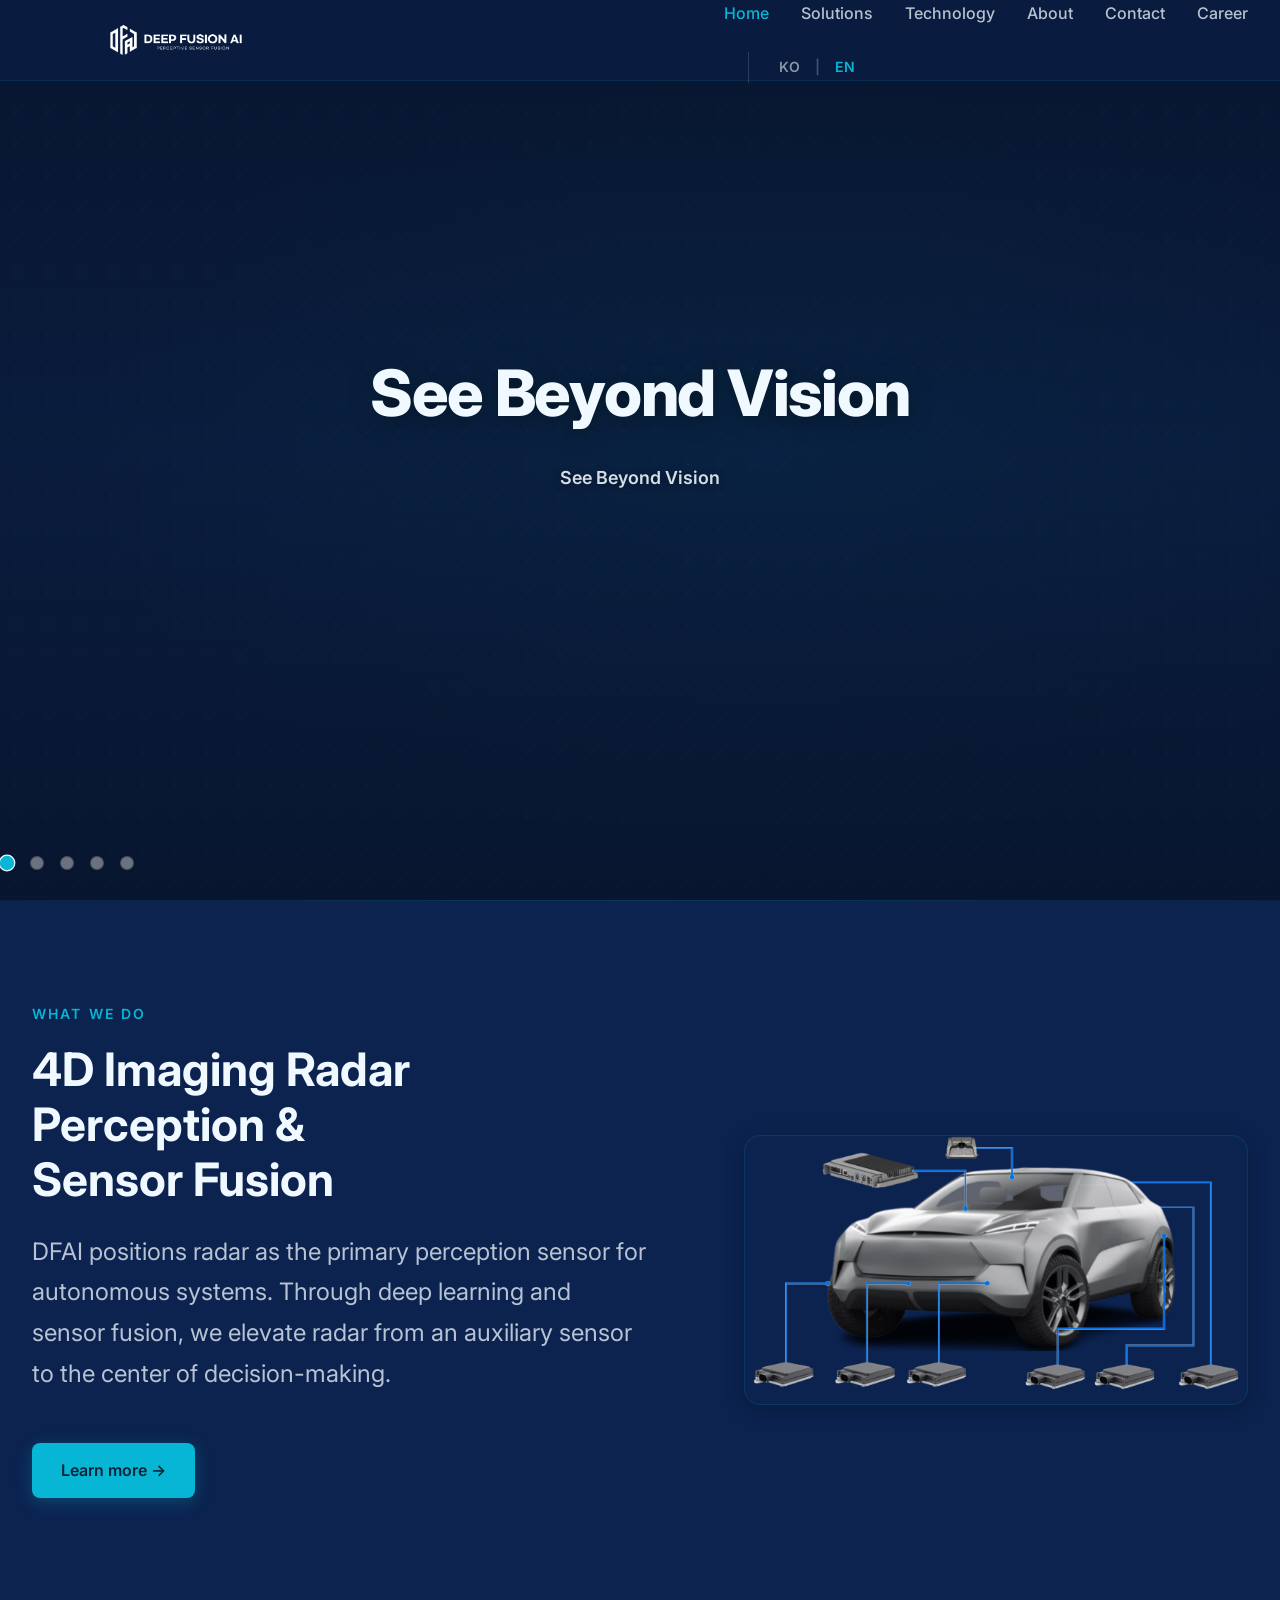
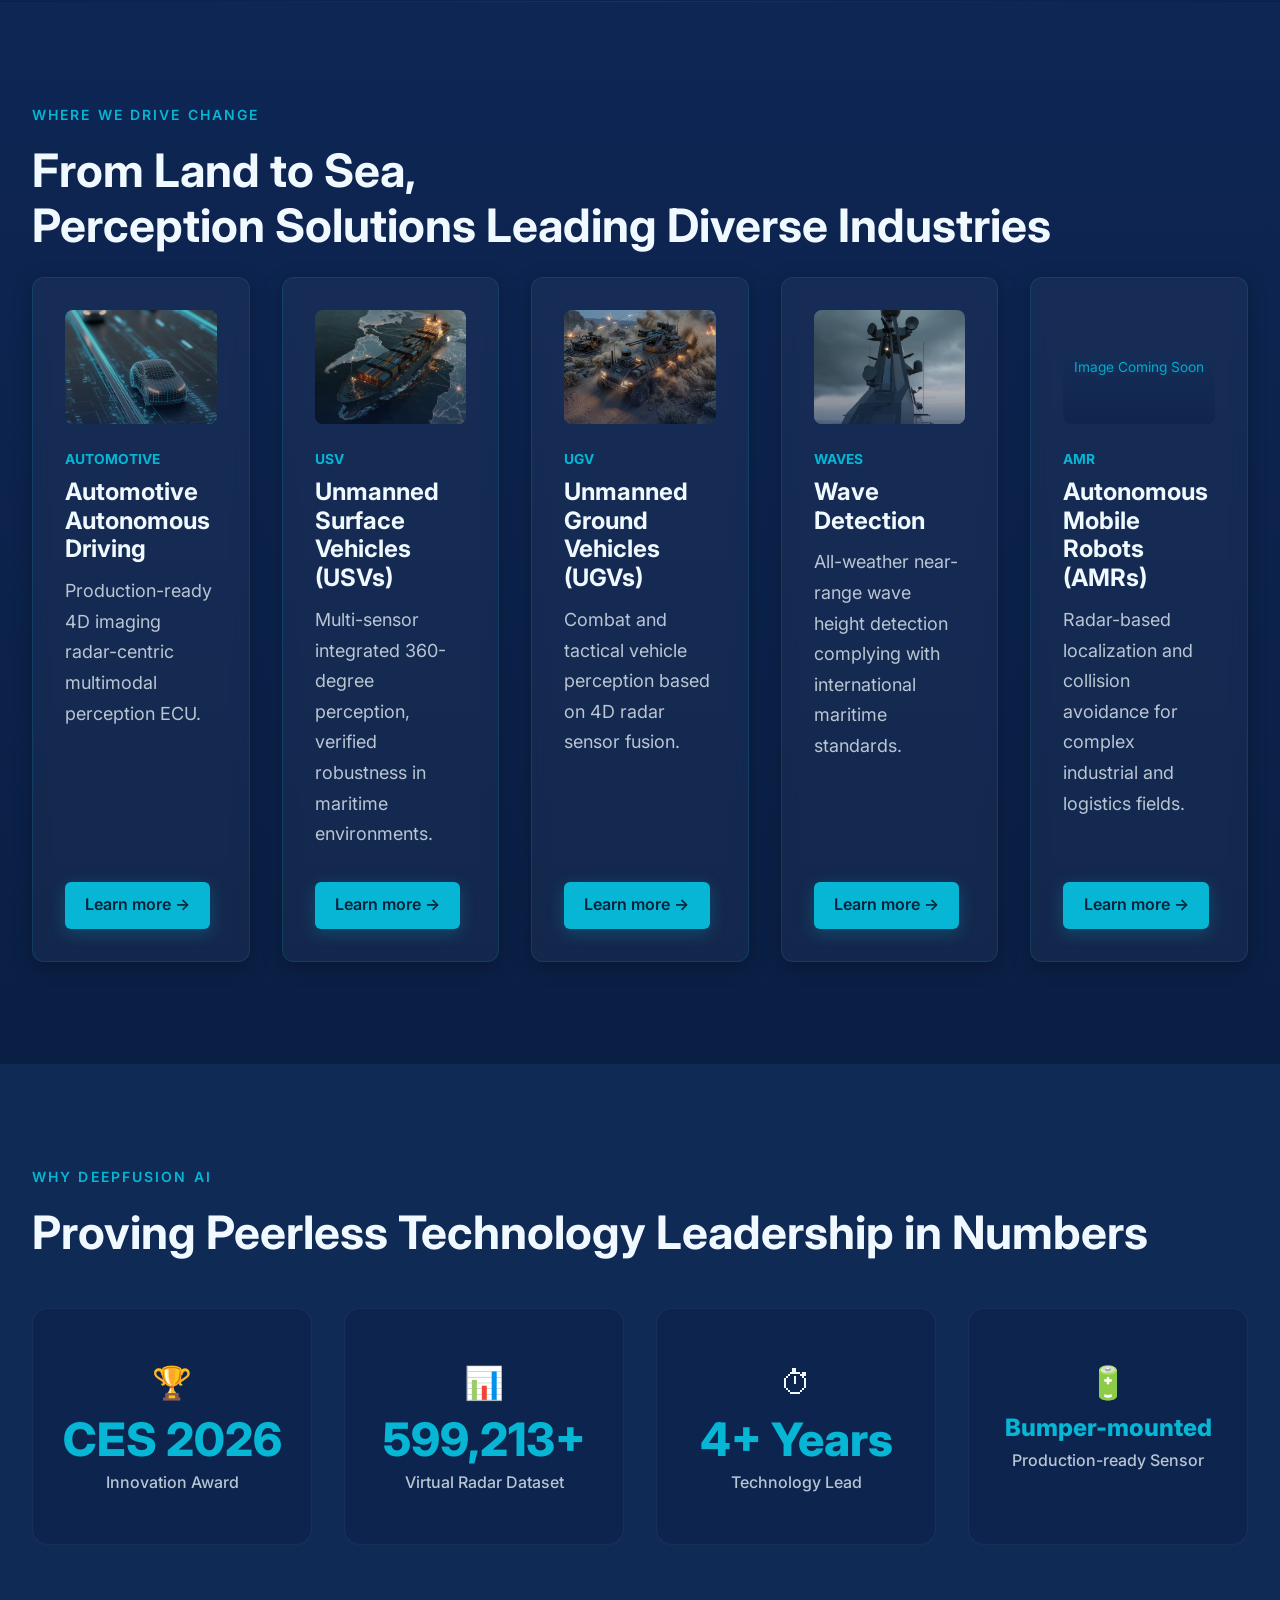
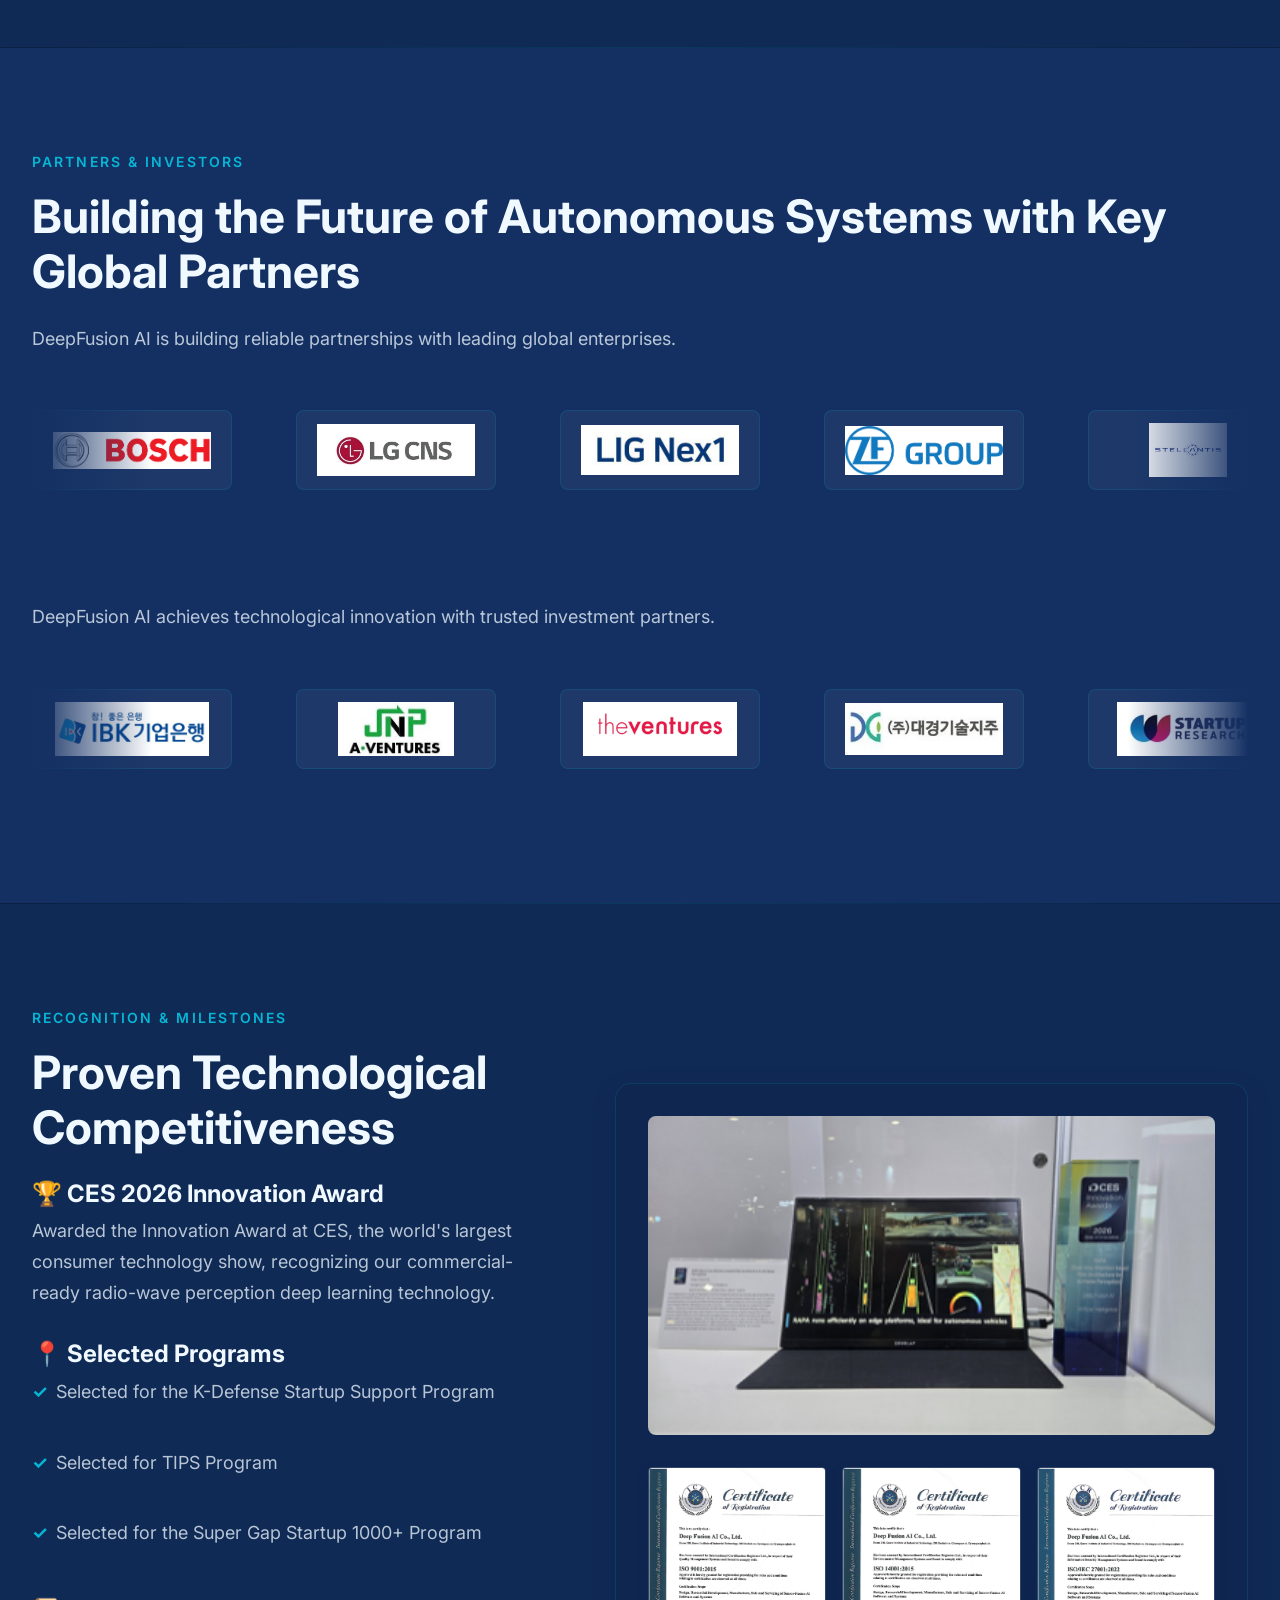
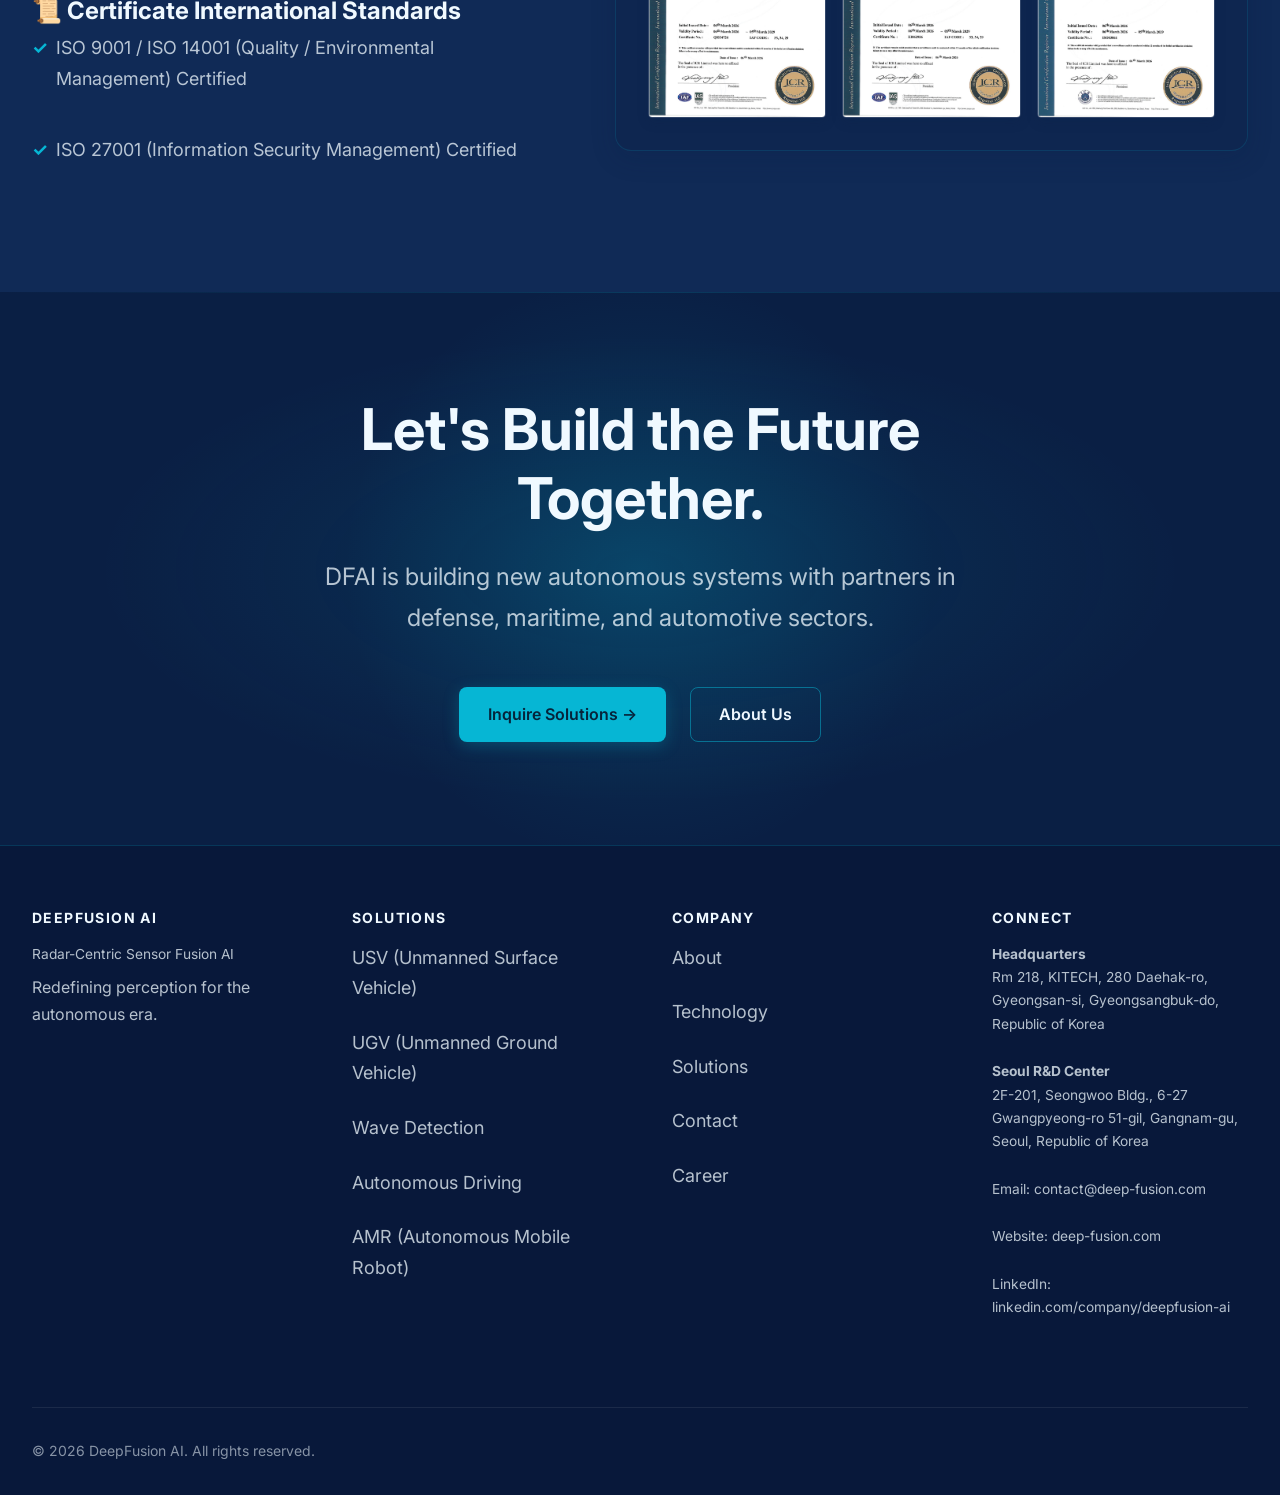
==== index.html @ 813c0913 "feat: add AMR (Autonomous Mobile Robot) application card and reorder applications section on home pa" ====
<!DOCTYPE html>
<html lang="ko">
<head>
  <script>
    (function() {
      if (window.location.pathname.indexOf('/en/') === 0) return;
      if (localStorage.getItem('dfai_lang_pref') === 'ko') return;
      var lang = (navigator.language || navigator.userLanguage || '').toLowerCase();
      if (lang.indexOf('ko') === -1 && lang.indexOf('en') === 0) {
        window.location.replace('en/' + window.location.pathname.split('/').pop());
      }
    })();
  </script>

  <meta charset="UTF-8">
  <meta name="viewport" content="width=device-width, initial-scale=1.0">
  <title data-i18n="home.meta.title">DeepFusion AI | Radar-Centric Sensor Fusion AI for Autonomous Systems</title>
  
  <!-- SEO Meta Tags -->
  <meta name="description" content="DFAI는 4D 이미징 레이다 딥러닝으로 자율·무인 시대의 인지 기술을 선도합니다. CES 2026 Innovation Award 수상, 방산·해양·자동차 분야 적용.">
  <meta name="keywords" content="4D imaging radar, sensor fusion, autonomous driving AI, USV perception, radar deep learning, DeepFusion AI, 4D 이미징 레이다, 자율주행 AI, 경산 AI 기업, 강남 자율주행 AI, 수서 딥러닝 스타트업">
  <meta name="geo.region" content="KR-47, KR-11">
  <meta name="geo.placename" content="경산, 서울 강남">
  <link rel="canonical" href="https://www.deep-fusion.com/">
  
  <!-- Open Graph -->
  <meta property="og:title" content="DeepFusion AI | Radar-Centric Sensor Fusion AI">
  <meta property="og:description" content="4D 이미징 레이다 딥러닝과 센서 퓨전 기술로 자율·무인 시대의 인지를 다시 정의합니다.">
  <meta property="og:image" content="assets/images/home/hero/hero_main.jpg">
  <meta property="og:url" content="https://www.deep-fusion.com/">
  <meta property="og:type" content="website">
  
  <!-- LinkedIn / Twitter -->
  <meta name="twitter:card" content="summary_large_image">
  <meta name="twitter:title" content="DeepFusion AI | Radar-Centric Sensor Fusion AI">
  <meta name="twitter:description" content="4D 이미징 레이다 딥러닝과 센서 퓨전 기술로 자율·무인 시대의 인지를 다시 정의합니다.">
  <meta name="twitter:image" content="assets/images/home/hero/hero_main.jpg">
  
  <!-- Fonts -->
  <link rel="preconnect" href="https://fonts.googleapis.com">
  <link rel="preconnect" href="https://fonts.gstatic.com" crossorigin>
  <link href="https://fonts.googleapis.com/css2?family=Inter:wght@400;500;600;700;800&family=Outfit:wght@400;600;800&display=swap" rel="stylesheet">
  
  <!-- Stylesheets -->
  <link rel="stylesheet" href="assets/css/variables.css">
  <link rel="stylesheet" href="assets/css/reset.css">
  <link rel="stylesheet" href="assets/css/base.css">
  <link rel="stylesheet" href="assets/css/components.css">
  <link rel="stylesheet" href="assets/css/animations.css">
  <link rel="stylesheet" href="assets/css/home.css">
  
  <!-- Scripts -->
  <script src="assets/js/main.js" defer></script>
  <script src="assets/js/animations.js" defer></script>
  <script src="assets/js/home.js" defer></script>
  <!-- Multilingual SEO -->
  <link rel="alternate" hreflang="ko" href="https://www.deep-fusion.com/index.html">
  <link rel="alternate" hreflang="en" href="https://www.deep-fusion.com/en/index.html">
  <link rel="alternate" hreflang="x-default" href="https://www.deep-fusion.com/index.html">
</head>
<body>
  <!-- Header -->
  <header class="site-header" id="site-header">
    <div class="container header-container">
      <a href="index.html" class="logo" aria-label="DeepFusion AI 홈">
        <img src="assets/images/header_logo.png" alt="DeepFusion AI">
      </a>
      <button class="nav-toggle" aria-label="메뉴 열기/닫기" aria-expanded="false" aria-controls="main-nav">
        <span></span>
        <span></span>
        <span></span>
      </button>
      <nav class="main-nav" id="main-nav">
        <ul>
          <li><a href="index.html" class="nav-link nav-link--active">Home</a></li>
          <li><a href="solutions.html" class="nav-link">Solutions</a></li>
          <li><a href="technology.html" class="nav-link">Technology</a></li>
          <li><a href="about.html" class="nav-link">About</a></li>
          <li><a href="contact.html" class="nav-link">Contact</a></li>
          <li><a href="career.html" class="nav-link">Career</a></li>
        </ul>
        <div class="lang-switcher" role="group" aria-label="Language">
          <a href="index.html" class="lang-link active" aria-current="true">KO</a>
          <span class="lang-divider">|</span>
          <a href="en/index.html" class="lang-link" hreflang="en">EN</a>
        </div>
      </nav>
    </div>
  </header>

  <main>
    <!-- Section 1: Hero -->
    <section class="hero section--dark" aria-label="소개">
      <div class="hero-slider">
        <!-- 1. 국방_USV_영상 -->
        <div class="hero-slide active">
          <video src="assets/images/home/defense_usv.mp4" autoplay loop muted playsinline></video>
        </div>
        <!-- 2. 차량자율주행영상 -->
        <div class="hero-slide">
          <video src="assets/images/home/car_autonomous.mp4" loop muted playsinline></video>
        </div>
        <!-- 3. rapa영상 -->
        <div class="hero-slide">
          <video src="assets/images/home/rapa_video.mp4" loop muted playsinline></video>
        </div>
        <!-- 4. slam 영상 -->
        <div class="hero-slide">
          <video src="assets/images/home/slam_video.mp4" loop muted playsinline></video>
        </div>
        <!-- 5. UGV 영상 -->
        <div class="hero-slide">
          <video src="assets/images/home/ugv_video.mp4" loop muted playsinline></video>
        </div>
      </div>

      <!-- Centralized Text Overlay with animation -->
      <div class="hero-overlay-text">
        <!-- 1. 국방_USV_영상 -->
        <div class="hero-text-item active">
          <h1 class="hero-text-title">시야 너머를 봅니다</h1>
          <p class="hero-text-desc">See Beyond Vision</p>
        </div>
        <!-- 2. 차량자율주행영상 -->
        <div class="hero-text-item">
          <h1 class="hero-text-title">어떠한 환경에서도 멈추지 않는 자율주행</h1>
          <p class="hero-text-desc">Robust Autonomy in Any Environment</p>
        </div>
        <!-- 3. rapa영상 -->
        <div class="hero-text-item">
          <h1 class="hero-text-title">지능형 4D 이미징 레이다</h1>
          <p class="hero-text-desc">Next-Gen RAPA Platform</p>
        </div>
        <!-- 4. slam 영상 -->
        <div class="hero-text-item">
          <h1 class="hero-text-title">정확한 위치를 찾아내는<br>고정밀 SLAM</h1>
          <p class="hero-text-desc">Precision 3D Localization</p>
        </div>
        <!-- 5. UGV 사진1 -->
        <div class="hero-text-item">
          <img src="assets/images/dfai_blue_logo.png" alt="DeepFusion AI Logo" class="hero-text-logo">
        </div>
      </div>

      <!-- Dots navigation centered at the bottom -->
      <div class="hero-dots">
        <button class="hero-dot active" aria-label="Slide 1"></button>
        <button class="hero-dot" aria-label="Slide 2"></button>
        <button class="hero-dot" aria-label="Slide 3"></button>
        <button class="hero-dot" aria-label="Slide 4"></button>
        <button class="hero-dot" aria-label="Slide 5"></button>
      </div>
    </section>

    <hr class="section-divider-soft">

    <!-- Section 2: What We Do -->
    <section class="what-we-do section-padding section--light" id="what-we-do" aria-label="핵심 기술 소개">
      <div class="container">
        <span data-i18n="home.what-we-do.span_text" class="eyebrow reveal-on-scroll">What We Do</span>
        <div class="what-we-do-grid">
          <div class="what-we-do-text reveal-on-scroll stagger-1">
            <h2 data-i18n="home.what-we-do.h2_title">4D 이미징 레이다 인지 및<br>센서퓨전</h2>
            <p data-i18n="home.what-we-do.p_text" class="what-we-do-lead">
              DFAI는 레이다를 자율 시스템의 주 인지 센서로 만듭니다. 딥러닝과 센서 퓨전을 통해, 보조 센서로 머물러 있던 레이다를 판단의 중심에 세웁니다.
            </p>
            <a href="technology.html" class="btn btn-primary">Learn more &rarr;</a>
          </div>
          <div class="what-we-do-media reveal-on-scroll stagger-2">
            <img src="assets/images/technology/car_photo.png" alt="Sensor Fusion" loading="lazy">
          </div>
        </div>
      </div>
    </section>

    <hr class="section-divider-soft">

    <!-- Section 3: Applications (Where We Drive Change) -->
    <section class="applications section-padding section--dark" id="applications" aria-label="솔루션 적용 분야">
      <div class="container">
        <span data-i18n="home.applications.span_text" class="eyebrow reveal-on-scroll">Where We Drive Change</span>
        <h2 data-i18n="home.applications.h2_title" class="reveal-on-scroll stagger-1">육상에서 해양까지,<br>다양한 산업군을 이끄는 인지 솔루션</h2>
        <div class="grid grid-5">
          <!-- App 1: Automotive -->
          <article class="card reveal-on-scroll stagger-1">
            <div class="card-img-wrapper">
              <img src="assets/images/solutions/04_autonomous/IR_p37_img_04.png" alt="Automotive Autonomous Driving" class="card-img" onerror="this.style.display='none'; this.nextElementSibling.style.display='flex';" loading="lazy">
              <div class="card-img-placeholder">
                <span data-i18n="home.what-we-do.span_text_2">Image Coming Soon</span>
              </div>
            </div>
            <span class="card-subtitle">Automotive</span>
            <h3>차량용 자율주행</h3>
            <p>양산형 차량용 4D 이미징 레이다 중심의 멀티모달 센서 퓨전 인지 ECU.</p>
            <a href="solutions.html#solution-automotive" class="btn btn-primary" aria-label="차량용 자율주행 솔루션 상세 보기">Learn more &rarr;</a>
          </article>
          <!-- App 2: USV -->
          <article class="card reveal-on-scroll stagger-2">
            <div class="card-img-wrapper">
              <img src="assets/images/solutions/01_usv/IR_p20_img_01.png" alt="Unmanned Surface Vessel Perception" class="card-img" onerror="this.style.display='none'; this.nextElementSibling.style.display='flex';" loading="lazy">
              <div class="card-img-placeholder">
                <span data-i18n="home.what-we-do.span_text_2">Image Coming Soon</span>
              </div>
            </div>
            <span class="card-subtitle">USV</span>
            <h3>무인수상정</h3>
            <p>다중 센서 통합 360도 인지, 해상 환경 강건성 검증.</p>
            <a href="solutions.html#solution-usv" class="btn btn-primary" aria-label="무인수상정 솔루션 상세 보기">Learn more &rarr;</a>
          </article>
          <!-- App 3: UGV -->
          <article class="card reveal-on-scroll stagger-3">
            <div class="card-img-wrapper">
              <img src="assets/images/solutions/02_ugv/IR_p21_img_07.png" alt="Unmanned Ground Vehicle Combat Vehicle" class="card-img" onerror="this.style.display='none'; this.nextElementSibling.style.display='flex';" loading="lazy">
              <div class="card-img-placeholder">
                <span data-i18n="home.what-we-do.span_text_2">Image Coming Soon</span>
              </div>
            </div>
            <span class="card-subtitle">UGV</span>
            <h3>무인지상차량</h3>
            <p>4D 레이다 센서 융합 기반 전투 차량 및 지상 로봇 인지.</p>
            <a href="solutions.html#solution-ugv" class="btn btn-primary" aria-label="무인지상차량 솔루션 상세 보기">Learn more &rarr;</a>
          </article>
          <!-- App 4: Waves -->
          <article class="card reveal-on-scroll stagger-4">
            <div class="card-img-wrapper">
              <img src="assets/images/solutions/03_wave/IR_p23_img_03.png" alt="Wave Detection Radar System" class="card-img" onerror="this.style.display='none'; this.nextElementSibling.style.display='flex';" loading="lazy">
              <div class="card-img-placeholder">
                <span data-i18n="home.what-we-do.span_text_2">Image Coming Soon</span>
              </div>
            </div>
            <span class="card-subtitle">Waves</span>
            <h3>파도탐지</h3>
            <p>전천후 근거리 파고 탐지, 국제 규격 해상 데이터 대응.</p>
            <a href="solutions.html#solution-wave" class="btn btn-primary" aria-label="파도탐지 솔루션 상세 보기">Learn more &rarr;</a>
          </article>
          <!-- App 5: AMR -->
          <article class="card reveal-on-scroll stagger-5">
            <div class="card-img-wrapper">
              <img src="assets/images/solutions/05_amr/amr_placeholder.png" alt="Autonomous Mobile Robot" class="card-img" onerror="this.style.display='none'; this.nextElementSibling.style.display='flex';" loading="lazy">
              <div class="card-img-placeholder">
                <span data-i18n="home.what-we-do.span_text_2">Image Coming Soon</span>
              </div>
            </div>
            <span class="card-subtitle">AMR</span>
            <h3>자율이동로봇</h3>
            <p>산업 및 물류 환경을 위한 4D 레이다 기반 위치 추정 및 충돌 방지.</p>
            <a href="solutions.html#solution-amr" class="btn btn-primary" aria-label="자율이동로봇 솔루션 상세 보기">Learn more &rarr;</a>
          </article>
        </div>
      </div>
    </section>

    <!-- Section 4: Impact Numbers (Why DeepFusion AI) -->
    <section class="impact-numbers section-padding section--mid" aria-label="핵심 지표">
      <div class="container">
        <span data-i18n="home.impact-numbers.span_text" class="eyebrow reveal-on-scroll">Why DeepFusion AI</span>
        <h2 data-i18n="home.impact-numbers.h2_title" class="reveal-on-scroll stagger-1">숫자로 증명하는 독보적인 기술 경쟁력</h2>
        <div class="impact-numbers-grid">
          <div class="counter-card reveal-on-scroll stagger-1">
            <div class="counter-icon" aria-hidden="true">🏆</div>
            <div class="counter-num-wrapper">CES 2026</div>
            <div class="counter-label">Innovation Award</div>
          </div>
          <div class="counter-card reveal-on-scroll stagger-2">
            <div class="counter-icon" aria-hidden="true">📊</div>
            <div class="counter-num-wrapper">
              <span data-target="600000" data-suffix="+" data-format="comma">0</span>
            </div>
            <div class="counter-label">Virtual Radar Dataset</div>
          </div>
          <div class="counter-card reveal-on-scroll stagger-3">
            <div class="counter-icon" aria-hidden="true">⏱</div>
            <div class="counter-num-wrapper">
              <span data-target="5" data-suffix="+ Years">0</span>
            </div>
            <div class="counter-label">Technology Lead</div>
          </div>
          <div class="counter-card reveal-on-scroll stagger-4">
            <div class="counter-icon" aria-hidden="true">🔋</div>
            <div class="counter-num-wrapper" style="font-size: var(--fs-lg);">Bumper-mounted</div>
            <div class="counter-label">Production-ready Sensor</div>
          </div>
        </div>
      </div>
    </section>

    <hr class="section-divider-soft">

    <!-- Section 5: Trusted By (Partners & Investors) -->
    <section class="trusted-by section-padding section--white" aria-label="협력 파트너 및 투자사">
      <div class="container">
        <!-- Partners Sub-section -->
        <span data-i18n="home.trusted-by.span_text" class="eyebrow reveal-on-scroll">Partners &amp; Investors</span>
        <h2 data-i18n="home.trusted-by.h2_title" class="reveal-on-scroll stagger-1">국내외 핵심 기업들과 함께 만드는 자율주행의 미래</h2>
        <p data-i18n="home.trusted-by.p_text" class="reveal-on-scroll stagger-2">DeepFusion AI는 글로벌 선도 기업들과 신뢰할 수 있는 파트너십을 맺어가고 있습니다.</p>
        <div class="trusted-by-carousel-wrapper reveal-on-scroll stagger-3" style="margin-bottom: 5rem;">
          <div class="logo-track">
            <div class="logo-item"><img src="assets/images/home/partners/BOSCH.png" alt="BOSCH" loading="lazy"></div>
            <div class="logo-item"><img src="assets/images/home/partners/LG CNS.jpg" alt="LG CNS" loading="lazy"></div>
            <div class="logo-item"><img src="assets/images/home/partners/lignex1.jpeg" alt="LIG넥스원" loading="lazy"></div>
            <div class="logo-item"><img src="assets/images/home/partners/ZF.png" alt="ZF" loading="lazy"></div>
            <div class="logo-item"><img src="assets/images/home/partners/stellantis.jpg" alt="Stellantis" loading="lazy"></div>
            <div class="logo-item"><img src="assets/images/home/partners/비트센싱.jpg" alt="비트센싱" loading="lazy"></div>
            <div class="logo-item"><img src="assets/images/home/partners/현대위아.png" alt="현대위아" loading="lazy"></div>
            <div class="logo-item"><img src="assets/images/home/partners/현대중공업.jpg" alt="현대중공업" loading="lazy"></div>
            <div class="logo-item"><img src="assets/images/home/partners/volvo.png" alt="Volvo" loading="lazy"></div>
            <div class="logo-item"><img src="assets/images/home/partners/hyundai_mobis.jpg" alt="현대모비스" loading="lazy"></div>
            <div class="logo-item"><img src="assets/images/home/partners/hella.png" alt="Hella" loading="lazy"></div>
            <!-- Duplicated for Infinite Carousel effect -->
            <div class="logo-item"><img src="assets/images/home/partners/BOSCH.png" alt="BOSCH" loading="lazy"></div>
            <div class="logo-item"><img src="assets/images/home/partners/LG CNS.jpg" alt="LG CNS" loading="lazy"></div>
            <div class="logo-item"><img src="assets/images/home/partners/lignex1.jpeg" alt="LIG넥스원" loading="lazy"></div>
            <div class="logo-item"><img src="assets/images/home/partners/ZF.png" alt="ZF" loading="lazy"></div>
            <div class="logo-item"><img src="assets/images/home/partners/stellantis.jpg" alt="Stellantis" loading="lazy"></div>
            <div class="logo-item"><img src="assets/images/home/partners/비트센싱.jpg" alt="비트센싱" loading="lazy"></div>
            <div class="logo-item"><img src="assets/images/home/partners/현대위아.png" alt="현대위아" loading="lazy"></div>
            <div class="logo-item"><img src="assets/images/home/partners/현대중공업.jpg" alt="현대중공업" loading="lazy"></div>
            <div class="logo-item"><img src="assets/images/home/partners/volvo.png" alt="Volvo" loading="lazy"></div>
            <div class="logo-item"><img src="assets/images/home/partners/hyundai_mobis.jpg" alt="현대모비스" loading="lazy"></div>
            <div class="logo-item"><img src="assets/images/home/partners/hella.png" alt="Hella" loading="lazy"></div>
          </div>
        </div>

        <!-- Investors Sub-section -->
        <p data-i18n="home.investors.p_text" class="reveal-on-scroll stagger-1">DeepFusion AI는 든든한 투자 파트너들과 함께 기술 혁신을 이루어 냅니다.</p>
        <div class="trusted-by-carousel-wrapper reveal-on-scroll stagger-3">
          <div class="logo-track" style="animation-direction: reverse;">
            <div class="logo-item"><img src="assets/images/home/investors/IBK.jpeg" alt="IBK" loading="lazy"></div>
            <div class="logo-item"><img src="assets/images/home/investors/JNP글로벌.jpg" alt="JNP 글로벌" loading="lazy"></div>
            <div class="logo-item"><img src="assets/images/home/investors/theventures.png" alt="The Ventures" loading="lazy"></div>
            <div class="logo-item"><img src="assets/images/home/investors/대경기술지주.jpg" alt="대경기술지주" loading="lazy"></div>
            <div class="logo-item"><img src="assets/images/home/investors/스타트업리서치.jpg" alt="스타트업리서치" loading="lazy"></div>
            <div class="logo-item"><img src="assets/images/home/investors/신용보증기금.jpeg" alt="신용보증기금" loading="lazy"></div>
            <div class="logo-item"><img src="assets/images/home/investors/엠엠에스벤처스.jpg" alt="엠엠에스벤처스" loading="lazy"></div>
            <!-- Duplicated for Infinite Carousel effect -->
            <div class="logo-item"><img src="assets/images/home/investors/IBK.jpeg" alt="IBK" loading="lazy"></div>
            <div class="logo-item"><img src="assets/images/home/investors/JNP글로벌.jpg" alt="JNP 글로벌" loading="lazy"></div>
            <div class="logo-item"><img src="assets/images/home/investors/theventures.png" alt="The Ventures" loading="lazy"></div>
            <div class="logo-item"><img src="assets/images/home/investors/대경기술지주.jpg" alt="대경기술지주" loading="lazy"></div>
            <div class="logo-item"><img src="assets/images/home/investors/스타트업리서치.jpg" alt="스타트업리서치" loading="lazy"></div>
            <div class="logo-item"><img src="assets/images/home/investors/신용보증기금.jpeg" alt="신용보증기금" loading="lazy"></div>
            <div class="logo-item"><img src="assets/images/home/investors/엠엠에스벤처스.jpg" alt="엠엠에스벤처스" loading="lazy"></div>
          </div>
        </div>
      </div>
    </section>

    <hr class="section-divider-soft">

    <!-- Section 6: Recognition (Milestones) -->
    <section class="recognition section-padding section--mid" aria-label="대외 성과 및 연혁">
      <div class="container">
        <span data-i18n="home.recognition.span_text" class="eyebrow reveal-on-scroll">Recognition &amp; Milestones</span>
        <div class="recognition-grid">
          <div class="recognition-text reveal-on-scroll stagger-1">
            <h2 data-i18n="home.recognition.h2_title">대외 기술 경쟁력 입증</h2>
            <h4 data-i18n="home.recognition.h4_title">🏆 CES 2026 Innovation Award</h4>
            <p data-i18n="home.recognition.p_text">세계 최대 가전·기술 전시회 CES에서 혁신상 수상. 상용화 수준의 전파계 인지 딥러닝 기술을 인정받았습니다.</p>
            <h4 data-i18n="home.recognition.h4_title_2">📍 Selected Programs</h4>
            <ul class="recognition-list">
              <li data-i18n="home.recognition.li_text">K-방산 스타트업 육성사업 선정</li>
              <li data-i18n="home.recognition.li_text_2">TIPS 프로그램 선정</li>
              <li data-i18n="home.recognition.li_text_3">초격차 스타트업 1000+ 선정</li>
            </ul>
            <h4 data-i18n="home.recognition.h4_title_3">📜 Certificate 국제 표준 인증</h4>
            <ul class="recognition-list">
              <li>ISO 9001 / ISO 14001 (품질 및 환경 경영 시스템) 인증 획득</li>
              <li>ISO 27001 (정보보호 경영 시스템) 인증 획득</li>
            </ul>
          </div>
          <div class="recognition-img-wrapper reveal-on-scroll stagger-2">
            <div class="recognition-main-img">
              <img src="assets/images/about/milestones/IR_p25_img_01.png" alt="Milestones Infographic" onerror="this.style.display='none'; this.nextElementSibling.style.display='flex';" loading="lazy">
            </div>
            <div class="certificates-row">
              <img src="assets/images/about/cert_1.png" alt="ISO 9001 Certificate" loading="lazy">
              <img src="assets/images/about/cert_2.png" alt="ISO 14001 Certificate" loading="lazy">
              <img src="assets/images/about/cert_3.png" alt="ISO 27001 Certificate" loading="lazy">
            </div>
            <div class="card-img-placeholder" style="min-height: 300px; display: none;">
              <span data-i18n="home.recognition.span_text_2">Milestones Image Coming Soon</span>
            </div>
          </div>
        </div>
      </div>
    </section>

    <hr class="section-divider-soft">

    <!-- Section 7: Contact CTA -->
    <section class="contact-cta section-padding section--dark" aria-label="협력 문의">
      <div class="radial-glow" aria-hidden="true"></div>
      <div class="container contact-cta-content reveal-on-scroll">
        <h2>미래의 인지 기술,<br>함께 만들어가시겠습니까?</h2>
        <p data-i18n="home.contact-cta.p_text">DFAI는 방산·해양·자동차 분야의 파트너와 새로운 자율 시스템을 만들어가고 있습니다.</p>
        <div class="contact-cta-buttons">
          <a href="contact.html#form" class="btn btn-primary" aria-label="솔루션 문의하기">솔루션 문의 &rarr;</a>
          <a href="about.html" class="btn btn-secondary" aria-label="회사 소개 보기">회사 소개 보기</a>
        </div>
      </div>
    </section>
  </main>

  <!-- Footer -->
  <footer class="site-footer">
    <div class="container">
      <div class="footer-grid">
        <div class="footer-col">
          <h4>DeepFusion AI</h4>
          <p data-i18n="common.footer.p_text" style="font-size: var(--fs-xs); color: var(--color-slate-gray); margin-bottom: var(--space-xs);">
            Radar-Centric Sensor Fusion AI
          </p>
          <p data-i18n="common.footer.p_text_2" style="font-size: var(--fs-sm); color: var(--color-soft-gray);">
            자율·무인 시대의 인지를 다시 정의합니다.
          </p>
        </div>
        <div class="footer-col">
          <h4 data-i18n="common.footer.h4_title">Solutions</h4>
          <ul>
            <li><a href="solutions.html#usv" class="footer-link">USV (무인수상정)</a></li>
            <li><a href="solutions.html#ugv" class="footer-link">UGV (무인지상차량)</a></li>
            <li><a href="solutions.html#wave" class="footer-link">Wave Detection (파고탐지)</a></li>
            <li><a href="solutions.html#autonomous" class="footer-link">Autonomous Driving (자율주행)</a></li>
            <li><a href="solutions.html#amr" class="footer-link">AMR (자율이동로봇)</a></li>
          </ul>
        </div>
        <div class="footer-col">
          <h4 data-i18n="common.footer.h4_title_2">Company</h4>
          <ul>
            <li><a href="about.html" class="footer-link">About</a></li>
            <li><a href="technology.html" class="footer-link">Technology</a></li>
            <li><a href="solutions.html" class="footer-link">Solutions</a></li>
            <li><a href="contact.html" class="footer-link">Contact</a></li>
            <li><a href="career.html" class="footer-link">Career</a></li>
          </ul>
        </div>
        <div class="footer-col">
          <h4 data-i18n="common.footer.h4_title_3">Connect</h4>
          <ul style="gap: var(--space-sm); font-size: var(--fs-xs); color: var(--color-soft-gray);">
            <li>
              <strong>본사 (Headquarters)</strong><br>
              경상북도 경산시 대학로 280, 생산기술연구원 218호
            </li>
            <li>
              <strong>서울 연구소 (Seoul R&D Center)</strong><br>
              서울특별시 강남구 광평로51길 6-27, 성우빌딩 201호
            </li>
            <li style="margin-top: var(--space-xs);">
              이메일: <a href="mailto:contact@deep-fusion.com" class="footer-link">contact@deep-fusion.com</a>
            </li>
            <li>
              웹사이트: <a href="https://www.deep-fusion.com" class="footer-link">deep-fusion.com</a>
            </li>
            <li>
              LinkedIn: <a href="https://www.linkedin.com/company/deepfusion-ai/" class="footer-link">linkedin.com/company/deepfusion-ai</a>
            </li>
          </ul>
        </div>
      </div>
      <div class="footer-bottom">
        <div class="footer-bottom-copy">
          &copy; 2026 DeepFusion AI. All rights reserved.
        </div>
      </div>
    </div>
  </footer>
  <script>
    document.querySelectorAll('.lang-link').forEach(function(el) {
      el.addEventListener('click', function() {
        var isKo = el.textContent.trim() === 'KO';
        localStorage.setItem('dfai_lang_pref', isKo ? 'ko' : 'en');
      });
    });
  </script>
</body>
</html>
---- assets/css/variables.css ----
:root {
  /* ===== Section Backgrounds (Dark Unified) ===== */
  --bg-section-1: #0A1F44;  /* Deep Ocean - Hero */
  --bg-section-2: #0E2654;  /* Hero gradient end */
  --bg-section-3: #102A56;  /* Midnight Blue - Impact */
  --bg-section-4: #0C2350;  /* What We Do */
  --bg-section-5: #143063;  /* Trusted By / Recognition */
  --bg-footer:    #08183A;  /* Footer (darkest) */

  /* ===== Card Backgrounds (on dark) ===== */
  --bg-card:           rgba(255, 255, 255, 0.04);
  --bg-card-hover:     rgba(255, 255, 255, 0.07);
  --bg-card-border:    rgba(6, 182, 212, 0.15);
  --bg-card-border-hv: rgba(6, 182, 212, 0.45);

  /* ===== Text (on dark) ===== */
  --text-primary:   #F0F9FF;
  --text-secondary: rgba(240, 249, 255, 0.75);
  --text-muted:     rgba(240, 249, 255, 0.55);
  --text-eyebrow:   #06B6D4;

  /* ===== Accent ===== */
  --accent-cyan:       #06B6D4;
  --accent-cyan-glow:  rgba(6, 182, 212, 0.35);
  --accent-amber:      #F59E0B;

  /* ===== Dividers ===== */
  --divider-soft: linear-gradient(
    90deg,
    transparent 0%,
    rgba(6, 182, 212, 0.18) 50%,
    transparent 100%
  );

  /* ===== Shadows ===== */
  --shadow-card:       0 4px 20px rgba(0, 0, 0, 0.25);
  --shadow-card-hover: 0 10px 40px rgba(6, 182, 212, 0.15);
  --shadow-glow:       0 0 24px rgba(6, 182, 212, 0.3);
  
  /* === Typography === */
  --font-sans: 'Pretendard', 'Inter', -apple-system, 
               BlinkMacSystemFont, 'Segoe UI', sans-serif;
  --font-display: 'Inter', 'Pretendard', sans-serif;
  --font-mono: 'JetBrains Mono', 'Courier New', monospace;
  
  /* Font Sizes (Fluid Typography) */
  --fs-xs: clamp(0.75rem, 0.7rem + 0.2vw, 0.875rem);
  --fs-sm: clamp(0.875rem, 0.8rem + 0.3vw, 1rem);
  --fs-base: clamp(1rem, 0.9rem + 0.4vw, 1.125rem);
  --fs-lg: clamp(1.25rem, 1.1rem + 0.6vw, 1.5rem);
  --fs-xl: clamp(1.5rem, 1.3rem + 0.8vw, 2rem);
  --fs-2xl: clamp(2rem, 1.6rem + 1.6vw, 3rem);
  --fs-3xl: clamp(2.5rem, 2rem + 2vw, 4rem);
  --fs-hero: clamp(3rem, 2.4rem + 2.4vw, 5rem);
  
  /* === Spacing === */
  --space-xs: 0.5rem;
  --space-sm: 1rem;
  --space-md: 1.5rem;
  --space-lg: 2rem;
  --space-xl: 3rem;
  --space-2xl: 4rem;
  --space-3xl: 6rem;
  --space-section: clamp(4rem, 8vw, 8rem);
  
  /* === Layout === */
  --container-max: 1280px;
  --container-padding: clamp(1rem, 4vw, 2rem);
  
  /* === Border Radius === */
  --radius-sm: 4px;
  --radius-md: 8px;
  --radius-lg: 16px;
  --radius-xl: 24px;
  --radius-full: 9999px;
  
  /* === Shadows (Cyan Glow) === */
  --shadow-sm: 0 2px 4px rgba(10, 31, 68, 0.1);
  --shadow-md: 0 4px 12px rgba(10, 31, 68, 0.15);
  --shadow-lg: 0 8px 24px rgba(10, 31, 68, 0.2);
  --shadow-cyan-glow: 0 0 32px rgba(6, 182, 212, 0.3);
  
  /* === Transitions === */
  --transition-fast: 150ms ease-out;
  --transition-base: 250ms ease-out;
  --transition-slow: 400ms ease-out;
  
  /* === Z-Index === */
  --z-base: 0;
  --z-dropdown: 10;
  --z-sticky: 100;
  --z-modal: 1000;

  /* Header (Sticky) */
  --header-height: 80px;
  --header-height-mobile: 64px;
}
---- assets/css/base.css ----
/* === Base CSS === */
body {
  font-family: var(--font-sans);
  font-size: var(--fs-base);
  background: var(--bg-section-1);
  color: var(--text-primary);
  -webkit-font-smoothing: antialiased;
  line-height: 1.6;
  overflow-x: hidden;
  word-break: keep-all;
  overflow-wrap: break-word;
}

/* Typography Hierarchy */
h1, h2, h3, h4, h5, h6 {
  font-family: var(--font-display);
  font-weight: 700;
  line-height: 1.2;
  color: var(--text-primary);
}

h1 {
  font-size: var(--fs-3xl);
}

h2 {
  font-size: var(--fs-2xl);
  margin-bottom: var(--space-md);
}

h3 {
  font-size: var(--fs-lg);
  margin-bottom: var(--space-sm);
}

h4 {
  font-size: var(--fs-base);
  margin-bottom: var(--space-sm);
}

p, li {
  color: var(--text-secondary);
  line-height: 1.7;
  margin-bottom: var(--space-md);
}

.eyebrow {
  display: block;
  font-family: var(--font-display);
  color: var(--text-eyebrow);
  text-transform: uppercase;
  letter-spacing: 0.15em;
  font-size: 0.875rem;
  font-weight: 600;
  margin-bottom: var(--space-sm);
}

.caption, small {
  color: var(--text-muted);
}

a {
  color: var(--accent-cyan);
  text-decoration: none;
  transition: color var(--transition-fast);
}

a:hover {
  color: #22D3EE;
}

/* Containers */
.container {
  width: 100%;
  max-width: var(--container-max);
  margin-left: auto;
  margin-right: auto;
  padding-left: var(--container-padding);
  padding-right: var(--container-padding);
}

/* Accessibility - keyboard navigation */
:focus-visible {
  outline: 2px solid var(--accent-cyan);
  outline-offset: 4px;
}

/* Custom Scrollbar */
::-webkit-scrollbar {
  width: 8px;
  height: 8px;
}

::-webkit-scrollbar-track {
  background: var(--bg-section-1);
}

::-webkit-scrollbar-thumb {
  background: rgba(6, 182, 212, 0.25);
  border-radius: var(--radius-sm);
}

::-webkit-scrollbar-thumb:hover {
  background: var(--accent-cyan);
}

/* Layout Utilities */
.section-padding {
  padding-top: var(--space-section);
  padding-bottom: var(--space-section);
}
---- assets/css/components.css ----
/* === Components CSS === */

/* Header / Navigation */
.site-header {
  position: fixed;
  top: 0;
  left: 0;
  width: 100%;
  z-index: var(--z-sticky);
  background-color: rgba(10, 31, 68, 0.8);
  backdrop-filter: blur(12px);
  -webkit-backdrop-filter: blur(12px);
  border-bottom: 1px solid rgba(6, 182, 212, 0.1);
  transition: background-color var(--transition-base), border-color var(--transition-base);
}

.site-header--scrolled {
  background-color: rgba(10, 31, 68, 0.95);
  border-bottom: 1px solid rgba(6, 182, 212, 0.2);
}

.header-container {
  display: flex;
  align-items: center;
  justify-content: space-between;
  height: 80px;
  transition: height var(--transition-base);
}

.site-header--scrolled .header-container {
  height: 64px;
}

.logo {
  display: flex;
  align-items: center;
}

.logo img {
  height: 48px;
  width: auto;
  object-fit: contain;
  display: block;
  transition: height var(--transition-base);
}

.site-header--scrolled .logo img {
  height: 38px;
}

.main-nav ul {
  display: flex;
  gap: var(--space-lg);
}

.nav-link {
  font-size: var(--fs-sm);
  font-weight: 500;
  color: var(--text-secondary);
  transition: color var(--transition-fast);
  padding: var(--space-xs) 0;
}

.nav-link:hover,
.nav-link--active {
  color: var(--accent-cyan);
}

/* Mobile Nav Toggle */
.nav-toggle {
  display: none;
  flex-direction: column;
  gap: 6px;
  width: 30px;
  height: 24px;
  justify-content: center;
  position: relative;
  z-index: calc(var(--z-sticky) + 1);
}

.nav-toggle span {
  display: block;
  width: 100%;
  height: 2px;
  background-color: var(--text-primary);
  transition: transform var(--transition-base), opacity var(--transition-base);
}

/* Buttons */
.btn {
  display: inline-flex;
  align-items: center;
  gap: 0.5rem;
  padding: 0.875rem 1.75rem;
  font-weight: 600;
  font-size: 1rem;
  border-radius: 8px;
  border: 1px solid transparent;
  cursor: pointer;
  transition: all 250ms ease-out;
  text-decoration: none;
}

.btn-primary {
  background: var(--accent-cyan);
  color: #06243B;
  box-shadow: 0 4px 16px rgba(6,182,212,0.25);
}
.btn-primary:hover {
  background: #22D3EE;
  box-shadow: 0 6px 24px rgba(6,182,212,0.45);
  transform: translateY(-1px);
}

.btn-secondary {
  background: transparent;
  color: var(--text-primary);
  border-color: rgba(6, 182, 212, 0.5);
}
.btn-secondary:hover {
  background: rgba(6, 182, 212, 0.08);
  border-color: var(--accent-cyan);
}

/* Cards Grid */
.grid {
  display: grid;
  gap: var(--space-lg);
}

.grid-2 {
  grid-template-columns: 1fr;
}

.grid-3 {
  grid-template-columns: 1fr;
}

.grid-4 {
  grid-template-columns: 1fr;
}

.grid-5 {
  grid-template-columns: 1fr;
}

/* Card Styles */
.card {
  background: var(--bg-card);
  border: 1px solid var(--bg-card-border);
  border-radius: 12px;
  padding: 2rem;
  backdrop-filter: blur(8px);
  -webkit-backdrop-filter: blur(8px);
  transition: transform 250ms ease-out, border-color 250ms ease-out, box-shadow 250ms ease-out, background 250ms ease-out;
  box-shadow: var(--shadow-card);
}

.card:hover {
  transform: translateY(-4px);
  background: var(--bg-card-hover);
  border-color: var(--bg-card-border-hv);
  box-shadow: var(--shadow-card-hover);
}

.card h3 {
  color: var(--text-primary);
  margin-bottom: 0.75rem;
}

.card p {
  color: var(--text-secondary);
}

/* 카드 내 이미지 다크 오버레이 */
.card-image, .card-img-wrapper {
  position: relative;
  border-radius: 8px;
  overflow: hidden;
  margin-bottom: var(--space-md);
  aspect-ratio: 16 / 9;
}
.card-image::after, .card-img-wrapper::after {
  content: "";
  position: absolute;
  inset: 0;
  background: linear-gradient(180deg, transparent 40%, rgba(10,31,68,0.5) 100%);
  pointer-events: none;
}
.card-image img, .card-img-wrapper img, .card-img-wrapper .card-img {
  display: block;
  width: 100%;
  height: 100%;
  object-fit: cover;
  filter: brightness(0.92);
  transition: filter 300ms ease-out, transform 400ms ease-out;
}
.card:hover .card-image img, .card:hover .card-img-wrapper img, .card:hover .card-img-wrapper .card-img {
  filter: brightness(1);
  transform: scale(1.03);
}

.card-img-placeholder {
  display: flex;
  align-items: center;
  justify-content: center;
  width: 100%;
  height: 100%;
  font-family: var(--font-display);
  font-size: var(--fs-xs);
  color: var(--accent-cyan);
  text-shadow: 0 0 10px rgba(6, 182, 212, 0.3);
}

.footer, .site-footer {
  padding: 4rem 0 2rem;
}

.footer-grid {
  display: grid;
  gap: var(--space-2xl);
  margin-bottom: var(--space-2xl);
}

.footer h4, .site-footer h4, .footer-col h4 {
  color: var(--text-primary);
  font-size: 0.875rem;
  text-transform: uppercase;
  letter-spacing: 0.1em;
  margin-bottom: 1rem;
}

.footer a, .site-footer a, .footer-link {
  color: var(--text-secondary);
  text-decoration: none;
  transition: color 200ms ease-out;
}

.footer a:hover, .site-footer a:hover, .footer-link:hover {
  color: var(--accent-cyan);
}

.footer-bottom {
  margin-top: 3rem;
  padding-top: 2rem;
  border-top: 1px solid rgba(255,255,255,0.08);
  color: var(--text-muted);
  font-size: 0.875rem;
}

/* Table Style */
.table-wrapper {
  overflow-x: auto;
  border-radius: var(--radius-md);
  border: 1px solid rgba(255, 255, 255, 0.05);
}

.data-table {
  width: 100%;
  text-align: left;
}

.data-table th,
.data-table td {
  padding: var(--space-sm) var(--space-md);
  border-bottom: 1px solid rgba(255, 255, 255, 0.05);
}

.data-table th {
  background-color: var(--bg-section-3);
  color: var(--accent-cyan);
  font-weight: 600;
  font-size: var(--fs-sm);
}

.data-table td {
  font-size: var(--fs-sm);
  background-color: rgba(16, 42, 86, 0.2);
}

/* Responsive Media Queries */
@media (min-width: 768px) {
  .grid-2 {
    grid-template-columns: repeat(2, 1fr);
  }
  .grid-3 {
    grid-template-columns: repeat(2, 1fr);
  }
  .grid-4 {
    grid-template-columns: repeat(2, 1fr);
  }
  .grid-5 {
    grid-template-columns: repeat(3, 1fr);
  }
  .footer-grid {
    grid-template-columns: repeat(2, 1fr);
  }
  .footer-bottom {
    flex-direction: row;
  }
}

@media (min-width: 1024px) {
  .grid-3 {
    grid-template-columns: repeat(3, 1fr);
  }
  .grid-4 {
    grid-template-columns: repeat(4, 1fr);
  }
  .grid-5 {
    grid-template-columns: repeat(5, 1fr);
  }
  .footer-grid {
    grid-template-columns: repeat(4, 1fr);
  }
}

@media (max-width: 767px) {
  .main-nav {
    position: fixed;
    top: 80px;
    left: 100%;
    width: 100%;
    height: calc(100vh - 80px);
    background-color: var(--bg-section-1);
    border-top: 1px solid rgba(6, 182, 212, 0.1);
    transition: left var(--transition-slow);
    padding: var(--space-xl);
  }
  
  .main-nav--open {
    left: 0;
  }
  
  .main-nav ul {
    flex-direction: column;
    gap: var(--space-md);
  }
  
  .nav-toggle {
    display: flex;
  }
}

.section-divider-soft {
  height: 1px;
  background: var(--divider-soft);
  border: none;
  margin: 0;
}

/* 섹션 상단 그라데이션 페이드 (선택적 클래스) */
.section-fade-top::before {
  content: "";
  display: block;
  height: 80px;
  margin-top: -80px;
  background: linear-gradient(
    180deg,
    rgba(10, 31, 68, 0) 0%,
    rgba(10, 31, 68, 0.4) 100%
  );
  pointer-events: none;
}

/* Language Switcher Styling */
.lang-switcher {
  display: inline-flex;
  align-items: center;
  gap: 0.5rem;
  margin-left: 1.5rem;
  padding-left: 1.5rem;
  border-left: 1px solid rgba(240, 249, 255, 0.15);
  font-size: 0.875rem;
  font-weight: 600;
  letter-spacing: 0.05em;
}

.lang-link {
  color: rgba(240, 249, 255, 0.55);
  text-decoration: none;
  padding: 0.25rem 0.4rem;
  border-radius: 4px;
  transition: color 200ms ease-out, background 200ms ease-out;
}

.lang-link:hover {
  color: #F0F9FF;
  background: rgba(6, 182, 212, 0.10);
}

.lang-link.active {
  color: #06B6D4;
  cursor: default;
}

.lang-divider {
  color: rgba(240, 249, 255, 0.25);
  user-select: none;
}

@media (max-width: 768px) {
  .lang-switcher {
    margin-left: 0.75rem;
    padding-left: 0.75rem;
  }
}
---- assets/css/animations.css ----
/* === Animations CSS === */

/* Reveal on Scroll */
.reveal-on-scroll {
  opacity: 0;
  transform: translateY(20px);
  transition: opacity var(--transition-slow), transform var(--transition-slow);
}

.reveal-on-scroll.revealed {
  opacity: 1;
  transform: translateY(0);
}

/* Staggered Transitions */
.stagger-1 { transition-delay: 100ms; }
.stagger-2 { transition-delay: 200ms; }
.stagger-3 { transition-delay: 300ms; }
.stagger-4 { transition-delay: 400ms; }

/* Pulse Animation for Cyan Dot */
@keyframes pulse-cyan {
  0% {
    transform: scale(0.95);
    box-shadow: 0 0 0 0 rgba(6, 182, 212, 0.7);
  }
  70% {
    transform: scale(1);
    box-shadow: 0 0 0 8px rgba(6, 182, 212, 0);
  }
  100% {
    transform: scale(0.95);
    box-shadow: 0 0 0 0 rgba(6, 182, 212, 0);
  }
}

.pulse-dot {
  display: inline-block;
  width: 8px;
  height: 8px;
  background-color: var(--accent-cyan);
  border-radius: 50%;
  animation: pulse-cyan 1.5s infinite;
  vertical-align: middle;
  margin-left: var(--space-xs);
}

/* Radial Glow Animation for Contact CTA */
@keyframes glow-shift {
  0% { opacity: 0.2; }
  50% { opacity: 0.4; }
  100% { opacity: 0.2; }
}

.radial-glow {
  position: absolute;
  top: 50%;
  left: 50%;
  transform: translate(-50%, -50%);
  width: 600px;
  height: 600px;
  background: radial-gradient(circle, rgba(6, 182, 212, 0.15) 0%, rgba(10, 31, 68, 0) 70%);
  pointer-events: none;
  z-index: 1;
  animation: glow-shift 4s ease-in-out infinite;
}

/* Prefers Reduced Motion override */
@media (prefers-reduced-motion: reduce) {
  .reveal-on-scroll {
    opacity: 1 !important;
    transform: none !important;
    transition: none !important;
  }
  
  .pulse-dot {
    animation: none;
  }
  
  .radial-glow {
    animation: none;
    opacity: 0.1;
  }
}
---- assets/css/home.css ----
/* === Home CSS === */

/* Section Specific Styles & Theme Rhythm */

/* Theme Sections */
.section--dark {
  color: var(--text-primary);
}

.section--mid {
  color: var(--text-primary);
}

.section--light {
  color: var(--text-primary);
}

.section--light h2,
.section--light h3,
.section--light h4 {
  color: var(--text-primary);
}

.section--light p {
  color: var(--text-secondary);
}

.section--white {
  color: var(--text-primary);
}

.section--white h2 {
  color: var(--text-primary);
}

/* Hero */
.hero {
  background: linear-gradient(180deg, var(--bg-section-1) 0%, var(--bg-section-2) 100%);
  color: var(--text-primary);
}

/* Impact Numbers */
.impact-numbers {
  background: var(--bg-section-3);
  color: var(--text-primary);
}

/* What We Do */
.what-we-do {
  background: var(--bg-section-4);
  color: var(--text-primary);
}

/* Applications */
.applications {
  background: linear-gradient(180deg, var(--bg-section-2) 0%, var(--bg-section-1) 100%);
  color: var(--text-primary);
}

/* Trusted By */
.trusted-by {
  background: var(--bg-section-5);
  color: var(--text-primary);
}

/* Recognition */
.recognition {
  background: var(--bg-section-3);
  color: var(--text-primary);
}

/* Contact CTA */
.contact-cta {
  background:
    radial-gradient(ellipse at center, rgba(6,182,212,0.12) 0%, transparent 60%),
    var(--bg-section-1);
  color: var(--text-primary);
}

/* Footer */
.footer, .site-footer {
  background: var(--bg-footer);
  color: var(--text-secondary);
  border-top: 1px solid rgba(6, 182, 212, 0.2);
}

/* Hero Section */
/* === Hero 전체 컨테이너 === */
.hero {
  position: relative;
  width: 100vw;
  height: 100vh; /* Exactly fill the viewport */
  padding: 0;
  margin: 0;
  overflow: hidden;
  background-color: #050E1E;
}

.hero-slider {
  position: absolute;
  top: 0;
  left: 0;
  width: 100%;
  height: 100%;
  z-index: 1; /* Put behind overlay */
}

.hero-slide {
  position: absolute;
  top: 0;
  left: 0;
  width: 100%;
  height: 100%;
  opacity: 0;
  transition: opacity 1s ease-in-out;
  display: flex;
  align-items: center;
  justify-content: center;
  z-index: 1; 
}

.hero-slide.active {
  opacity: 1;
  z-index: 2; 
}

.hero-slide video,
.hero-slide img {
  position: absolute;
  top: 0;
  left: 0;
  width: 100%;
  height: 100%;
  object-fit: cover;
  z-index: 1;
}

/* Semi-transparent dark overlay to keep layout neat */
.hero-slide::after {
  content: '';
  position: absolute;
  top: 0;
  left: 0;
  width: 100%;
  height: 100%;
  background: linear-gradient(
    180deg,
    rgba(5, 14, 30, 0.55) 0%,
    rgba(5, 14, 30, 0.3) 50%,
    rgba(5, 14, 30, 0.65) 100%
  );
  z-index: 2; /* Position above video, but below controls */
  pointer-events: none;
}

/* Dots navigation */
.hero-dots {
  position: absolute;
  bottom: 30px;
  left: 50%;
  transform: translateX(-50%);
  display: flex;
  gap: var(--space-sm);
  z-index: 100; /* Ensure dots are on top and clickable */
}

.hero-dot {
  width: 14px;
  height: 14px;
  border-radius: 50%;
  background: rgba(255, 255, 255, 0.4);
  border: 1px solid rgba(0, 0, 0, 0.3);
  cursor: pointer;
  padding: 0;
  transition: background var(--transition-fast), border-color var(--transition-fast), transform var(--transition-fast);
}

.hero-dot:hover {
  background: rgba(6, 182, 212, 0.8);
}

.hero-dot.active {
  background: var(--accent-cyan);
  border-color: var(--text-primary);
  transform: scale(1.2);
}

.hero-bg {
  display: none;
}

/* Radar SVG Grid Pattern */
.hero::after {
  content: '';
  position: absolute;
  top: 0;
  left: 0;
  width: 100%;
  height: 100%;
  background-image: radial-gradient(rgba(6, 182, 212, 0.15) 1px, transparent 1px);
  background-size: 32px 32px;
  opacity: 0.8;
  pointer-events: none;
  z-index: 1; /* Send behind slider content */
}

/* === 배경 오버레이 약화 (home.css) === */
.hero::before {
  content: "";
  position: absolute;
  inset: 0;
  background:
    radial-gradient(ellipse at 60% 50%, rgba(6,182,212,0.06) 0%, transparent 65%),
    linear-gradient(180deg, rgba(10,31,68,0.20) 0%, rgba(10,31,68,0.40) 100%);
  z-index: 1; /* Send behind slider content */
  pointer-events: none;
}

/* Removed .hero > * relative rule to prevent breaking full-screen layout of absolute elements */

/* Glowing Orbs */
.hero-glow-orb {
  position: absolute;
  border-radius: 50%;
  filter: blur(120px);
  pointer-events: none;
  z-index: 1;
  opacity: 0.25;
}

.hero-glow-orb--1 {
  width: 450px;
  height: 450px;
  background: radial-gradient(circle, var(--accent-cyan) 0%, rgba(6, 182, 212, 0) 70%);
  top: 10%;
  right: 5%;
  animation: orb-float-1 8s ease-in-out infinite alternate;
}

.hero-glow-orb--2 {
  width: 380px;
  height: 380px;
  background: radial-gradient(circle, var(--accent-cyan) 0%, rgba(6, 182, 212, 0) 70%);
  bottom: 10%;
  left: 5%;
  animation: orb-float-2 10s ease-in-out infinite alternate;
}

@keyframes orb-float-1 {
  0% { transform: translate(0, 0) scale(1); }
  100% { transform: translate(-40px, 50px) scale(1.1); }
}

@keyframes orb-float-2 {
  0% { transform: translate(0, 0) scale(1); }
  100% { transform: translate(50px, -40px) scale(0.9); }
}

/* Radar Scan Line */
.radar-scanline {
  position: absolute;
  left: 0;
  width: 100%;
  height: 2px;
  background: linear-gradient(90deg, rgba(6, 182, 212, 0) 0%, rgba(6, 182, 212, 0.8) 50%, rgba(6, 182, 212, 0) 100%);
  box-shadow: 0 0 20px var(--accent-cyan);
  z-index: 3;
  pointer-events: none;
  animation: scan-move 8s linear infinite;
  opacity: 0.4;
}

@keyframes scan-move {
  0% { top: 0%; }
  100% { top: 100%; }
}

/* === Hero 내부 래퍼 === */
.hero .container,
.hero-inner,
.hero-wrapper,
.hero-content {
  width: 100%;
  max-width: 100%; /* Override to allow fullscreen */
  margin: 0;
  display: flex !important;
  justify-content: center !important;
  align-items: center !important;
  position: relative;
  z-index: 2;
}

/* === Hero Text Overlay Center === */
.hero-overlay-text {
  position: absolute;
  top: 50% !important;
  left: 50% !important;
  transform: translate(-50%, -50%) !important;
  z-index: 1000 !important; /* Move above everything else */
  text-align: center;
  pointer-events: none; /* Let clicks pass through to dots */
  width: 90% !important;
  max-width: 900px !important;
}

.hero-text-item {
  display: none;
  flex-direction: column;
  align-items: center;
  justify-content: center;
  gap: 12px;
}

.hero-text-item.active {
  display: flex;
}

.hero-text-logo {
  max-width: 480px; /* Make the logo prominent */
  width: 90%;
  height: auto;
  opacity: 0;
  transform: translateY(20px);
  filter: drop-shadow(0 2px 8px rgba(0, 0, 0, 0.4));
  display: block;
  margin: 0 auto;
}

.hero-text-item.active .hero-text-logo {
  animation: heroTextFadeUp 1.6s cubic-bezier(0.16, 1, 0.3, 1) forwards;
  animation-delay: 0.1s;
}

.hero-text-title {
  font-family: var(--font-display);
  font-size: clamp(2.5rem, 5vw, 4.5rem);
  font-weight: 800;
  color: #ffffff;
  text-shadow: 0 4px 20px rgba(0, 0, 0, 0.8), 0 0 40px rgba(6, 182, 212, 0.5);
  margin: 0;
  line-height: 1.2;
  opacity: 0;
  transform: translateY(30px);
}

.hero-text-desc {
  font-family: var(--font-sans);
  font-size: clamp(1.6rem, 3.2vw, 2.6rem); /* Increased from clamp(1.25rem, 2.5vw, 2rem) */
  font-weight: 600;
  color: rgba(240, 249, 255, 0.95);
  text-shadow: 0 2px 16px rgba(0, 0, 0, 0.8), 0 0 20px rgba(6, 182, 212, 0.3);
  margin: 0;
  opacity: 0;
  transform: translateY(20px);
}

/* Animations when active class is added (Slowed down to 1.6s) */
.hero-text-item.active .hero-text-title {
  animation: heroTextFadeUp 1.6s cubic-bezier(0.16, 1, 0.3, 1) forwards;
  animation-delay: 0.1s;
}

.hero-text-item.active .hero-text-desc {
  animation: heroTextFadeUp 1.6s cubic-bezier(0.16, 1, 0.3, 1) forwards;
  animation-delay: 0.5s;
}

@keyframes heroTextFadeUp {
  0% {
    opacity: 0;
    transform: translateY(20px);
  }
  100% {
    opacity: 1;
    transform: translateY(0);
  }
}



/* === 텍스트 가독성 보강 (home.css) === */
.hero h1,
.hero .hero-title,
.hero .hero-headline {
  color: #F0F9FF;
  text-shadow:
    0 2px 20px rgba(0, 0, 0, 0.6),
    0 0 30px rgba(6, 182, 212, 0.15);
  font-size: clamp(2.5rem, 5vw, 4.5rem);
  font-weight: 800;
  letter-spacing: -0.02em;
  line-height: 1.1;
  margin-bottom: var(--space-md);
}

.hero .hero-subtitle,
.hero .hero-subheadline,
.hero h2 {
  color: rgba(240, 249, 255, 0.95);
  text-shadow: 0 2px 12px rgba(0, 0, 0, 0.55);
  font-size: clamp(1.25rem, 2.2vw, 1.75rem);
  margin-bottom: var(--space-sm);
}

.hero p,
.hero .hero-body {
  color: rgba(240, 249, 255, 0.88);
  text-shadow: 0 1px 8px rgba(0, 0, 0, 0.45);
  font-size: clamp(1rem, 1.4vw, 1.125rem);
  line-height: 1.6;
  margin-bottom: var(--space-xl);
}

.hero .eyebrow {
  color: #06B6D4;
  text-shadow: 0 0 16px rgba(6, 182, 212, 0.5);
  letter-spacing: 0.15em;
}



.hero .btn-group,
.hero .hero-cta,
.hero .hero-ctas {
  display: flex;
  gap: 1rem;
  margin-top: 2rem;
  margin-bottom: var(--space-2xl);
  flex-wrap: wrap;
}

.hero-badge {
  display: inline-flex;
  align-items: center;
  background-color: rgba(6, 182, 212, 0.1);
  border: 1px solid rgba(6, 182, 212, 0.2);
  padding: var(--space-xs) var(--space-sm);
  border-radius: var(--radius-full);
  font-size: var(--fs-xs);
  font-weight: 600;
  color: var(--text-primary);
}

/* Impact Numbers */
.impact-numbers-grid {
  display: grid;
  grid-template-columns: repeat(2, 1fr);
  gap: var(--space-lg);
  margin-top: var(--space-xl);
}

.counter-card {
  text-align: center;
  background-color: rgba(10, 31, 68, 0.4);
  border: 1px solid rgba(255, 255, 255, 0.05);
  border-radius: var(--radius-lg);
  padding: var(--space-xl) var(--space-md);
}

.counter-icon {
  font-size: 2rem;
  margin-bottom: var(--space-xs);
}

.counter-num-wrapper {
  font-family: var(--font-display);
  font-size: var(--fs-2xl);
  font-weight: 800;
  color: var(--accent-cyan);
  line-height: 1;
  margin-bottom: var(--space-xs);
  display: flex;
  justify-content: center;
  align-items: center;
}

.counter-num-wrapper span {
  display: inline-block;
}

.counter-label {
  font-size: var(--fs-sm);
  color: var(--text-secondary);
  font-weight: 500;
}

@media (min-width: 1024px) {
  .impact-numbers-grid {
    grid-template-columns: repeat(4, 1fr);
  }
}

/* What We Do */
.what-we-do-lead {
  max-width: 720px;
  font-size: var(--fs-lg);
  margin-bottom: var(--space-2xl);
}

.what-we-do .card h3 {
  font-size: var(--fs-xl);
  margin-top: var(--space-xs);
}

/* Custom 2-column layout for new What We Do section */
.what-we-do-grid {
  display: grid;
  grid-template-columns: 1.1fr 0.9fr;
  gap: var(--space-3xl);
  align-items: center;
}

.what-we-do-text {
  display: flex;
  flex-direction: column;
  align-items: flex-start;
}

.what-we-do-text .what-we-do-lead {
  margin-bottom: var(--space-xl);
  text-align: left;
}

.what-we-do-media {
  border-radius: var(--radius-lg);
  overflow: hidden;
  border: 1px solid var(--bg-card-border);
  box-shadow: var(--shadow-card);
}

.what-we-do-media img {
  width: 100%;
  height: auto;
  display: block;
}

@media (max-width: 1024px) {
  .what-we-do-grid {
    grid-template-columns: 1fr;
    gap: var(--space-xl);
  }
}

.card-subtitle {
  font-size: var(--fs-xs);
  text-transform: uppercase;
  color: var(--text-eyebrow);
  font-weight: 700;
  margin-bottom: var(--space-xs);
}

.card-link {
  display: inline-flex;
  align-items: center;
  font-weight: 600;
  font-size: var(--fs-sm);
  color: var(--accent-cyan);
  margin-top: var(--space-md);
  transition: color var(--transition-fast);
}

.card-link:hover {
  color: #22D3EE;
}

/* Applications */
.applications-subtitle {
  color: var(--text-eyebrow);
  margin-bottom: var(--space-2xl);
}

.applications .card {
  display: flex;
  flex-direction: column;
  height: 100%;
}

.applications .card p {
  margin-bottom: var(--space-lg);
  flex-grow: 1; /* push button to the bottom */
}

.applications .card h3 {
  font-size: var(--fs-lg);
  color: var(--text-primary);
}

.applications .card-subtitle {
  color: var(--text-eyebrow);
}

.applications .card-img-wrapper {
  aspect-ratio: 4 / 3; /* Larger aspect ratio (4:3 instead of 16:9) */
}

.applications .btn-primary {
  align-self: flex-start;
  margin-top: auto;
  font-size: var(--fs-sm);
  padding: 0.6rem 1.2rem;
  border-radius: 6px;
}

/* Trusted By - Logo Carousel */
.trusted-by-carousel-wrapper {
  overflow: hidden;
  padding: var(--space-lg) 0;
  position: relative;
  width: 100%;
}

/* Gradients overlay for smooth fade */
.trusted-by-carousel-wrapper::before,
.trusted-by-carousel-wrapper::after {
  content: '';
  position: absolute;
  top: 0;
  width: 120px;
  height: 100%;
  z-index: 2;
  pointer-events: none;
}

.trusted-by-carousel-wrapper::before {
  left: 0;
  background: linear-gradient(to right, var(--bg-section-5) 0%, rgba(20, 48, 99, 0) 100%);
}

.trusted-by-carousel-wrapper::after {
  right: 0;
  background: linear-gradient(to left, var(--bg-section-5) 0%, rgba(20, 48, 99, 0) 100%);
}

.logo-track {
  display: flex;
  width: max-content;
  animation: scroll-carousel 35s linear infinite;
  gap: var(--space-2xl);
}

@keyframes scroll-carousel {
  0% { transform: translateX(0); }
  100% { transform: translateX(-50%); }
}

.logo-item {
  width: 200px;
  height: 80px;
  display: flex;
  align-items: center;
  justify-content: center;
  background-color: rgba(255, 255, 255, 0.04);
  border-radius: var(--radius-md);
  border: 1px solid rgba(6, 182, 212, 0.15);
  transition: border-color var(--transition-fast), transform var(--transition-fast);
}

.logo-item img {
  max-width: 80%;
  max-height: 70%;
  object-fit: contain;
  opacity: 1;
  transition: opacity var(--transition-fast);
}

.logo-item:hover {
  border-color: var(--accent-cyan);
  transform: translateY(-2px);
}

.logo-item:hover img {
  opacity: 1;
}

.trusted-by .logo-grid {
  display: grid;
  grid-template-columns: repeat(auto-fit, minmax(140px, 1fr));
  gap: 2rem;
  align-items: center;
}
.trusted-by .logo-placeholder {
  height: 60px;
  background: rgba(255,255,255,0.06);
  border: 1px dashed rgba(255,255,255,0.15);
  border-radius: 6px;
  display: flex;
  align-items: center;
  justify-content: center;
  color: var(--text-muted);
  font-size: 0.875rem;
  transition: all 250ms ease-out;
}
.trusted-by .logo-placeholder:hover {
  border-color: var(--accent-cyan);
  color: var(--text-primary);
}
/* 실제 로고가 다크 배경 위에 잘 보이지 않을 때 */
.trusted-by img.logo {
  filter: brightness(0) invert(1);
  opacity: 0.7;
  transition: opacity 200ms ease-out;
}
.trusted-by img.logo:hover {
  opacity: 1;
}

/* Recognition */
.recognition-grid {
  display: grid;
  grid-template-columns: 1fr;
  gap: var(--space-2xl);
}

.recognition-text {
  max-width: 600px;
}

.recognition-text h4 {
  font-size: var(--fs-lg);
  color: var(--text-primary);
  margin-top: var(--space-md);
  margin-bottom: var(--space-xs);
}

.recognition-text h4 + p {
  margin-bottom: var(--space-lg);
}

.recognition-list {
  display: flex;
  flex-direction: column;
  gap: var(--space-sm);
  margin-top: var(--space-xs);
}

.recognition-list li {
  position: relative;
  padding-left: var(--space-md);
  color: var(--text-secondary);
}

.recognition-list li::before {
  content: '✓';
  position: absolute;
  left: 0;
  color: var(--accent-cyan);
  font-weight: bold;
}

.recognition-img-wrapper {
  border-radius: var(--radius-lg);
  border: 1px solid rgba(6, 182, 212, 0.15);
  box-shadow: var(--shadow-lg);
  padding: var(--space-lg);
  background: rgba(10, 31, 68, 0.3);
  display: flex;
  flex-direction: column;
  gap: var(--space-lg);
}

.recognition-main-img img {
  width: 100%;
  height: auto;
  border-radius: var(--radius-md);
  display: block;
}

.certificates-row {
  display: grid;
  grid-template-columns: repeat(3, 1fr);
  gap: var(--space-sm);
}

.certificates-row img {
  width: 100%;
  height: auto;
  border-radius: var(--radius-sm);
  border: 1px solid rgba(255, 255, 255, 0.15);
  box-shadow: var(--shadow-md);
  display: block;
}


@media (min-width: 768px) {
  .recognition-grid {
    grid-template-columns: 1fr 1.3fr;
    align-items: center;
    gap: var(--space-3xl);
  }
}

/* Contact CTA */
.contact-cta {
  position: relative;
  text-align: center;
  overflow: hidden;
  background:
    radial-gradient(ellipse at center, rgba(6,182,212,0.12) 0%, transparent 60%),
    var(--bg-section-1);
}

.contact-cta-content {
  position: relative;
  z-index: 2;
  max-width: 700px;
  margin-left: auto;
  margin-right: auto;
}

.contact-cta h2 {
  font-size: var(--fs-3xl);
  margin-bottom: var(--space-md);
}

.contact-cta p {
  font-size: var(--fs-lg);
  margin-bottom: var(--space-xl);
}

.contact-cta-buttons {
  display: flex;
  justify-content: center;
  gap: var(--space-md);
  flex-wrap: wrap;
}

/* Tablet */
@media (max-width: 1024px) {
  .hero-panel,
  .hero-card,
  .hero-glass {
    max-width: 88%;
    padding: 2.5rem 2rem;
  }
}

/* Mobile */
@media (max-width: 640px) {
  .hero {
    align-items: flex-start;
    padding-top: 6rem;
  }
  .hero-panel,
  .hero-card,
  .hero-glass {
    max-width: 100%;
    padding: 2rem 1.5rem;
    background: rgba(10, 31, 68, 0.30);  /* 모바일은 약간 진하게 가독성 확보 */
  }
}

/* Remove restrictive rules that override hero elements and alignment */
section.hero > .hero-slider,
section.hero > .hero-dots {
  width: 100% !important;
  max-width: 100% !important;
}
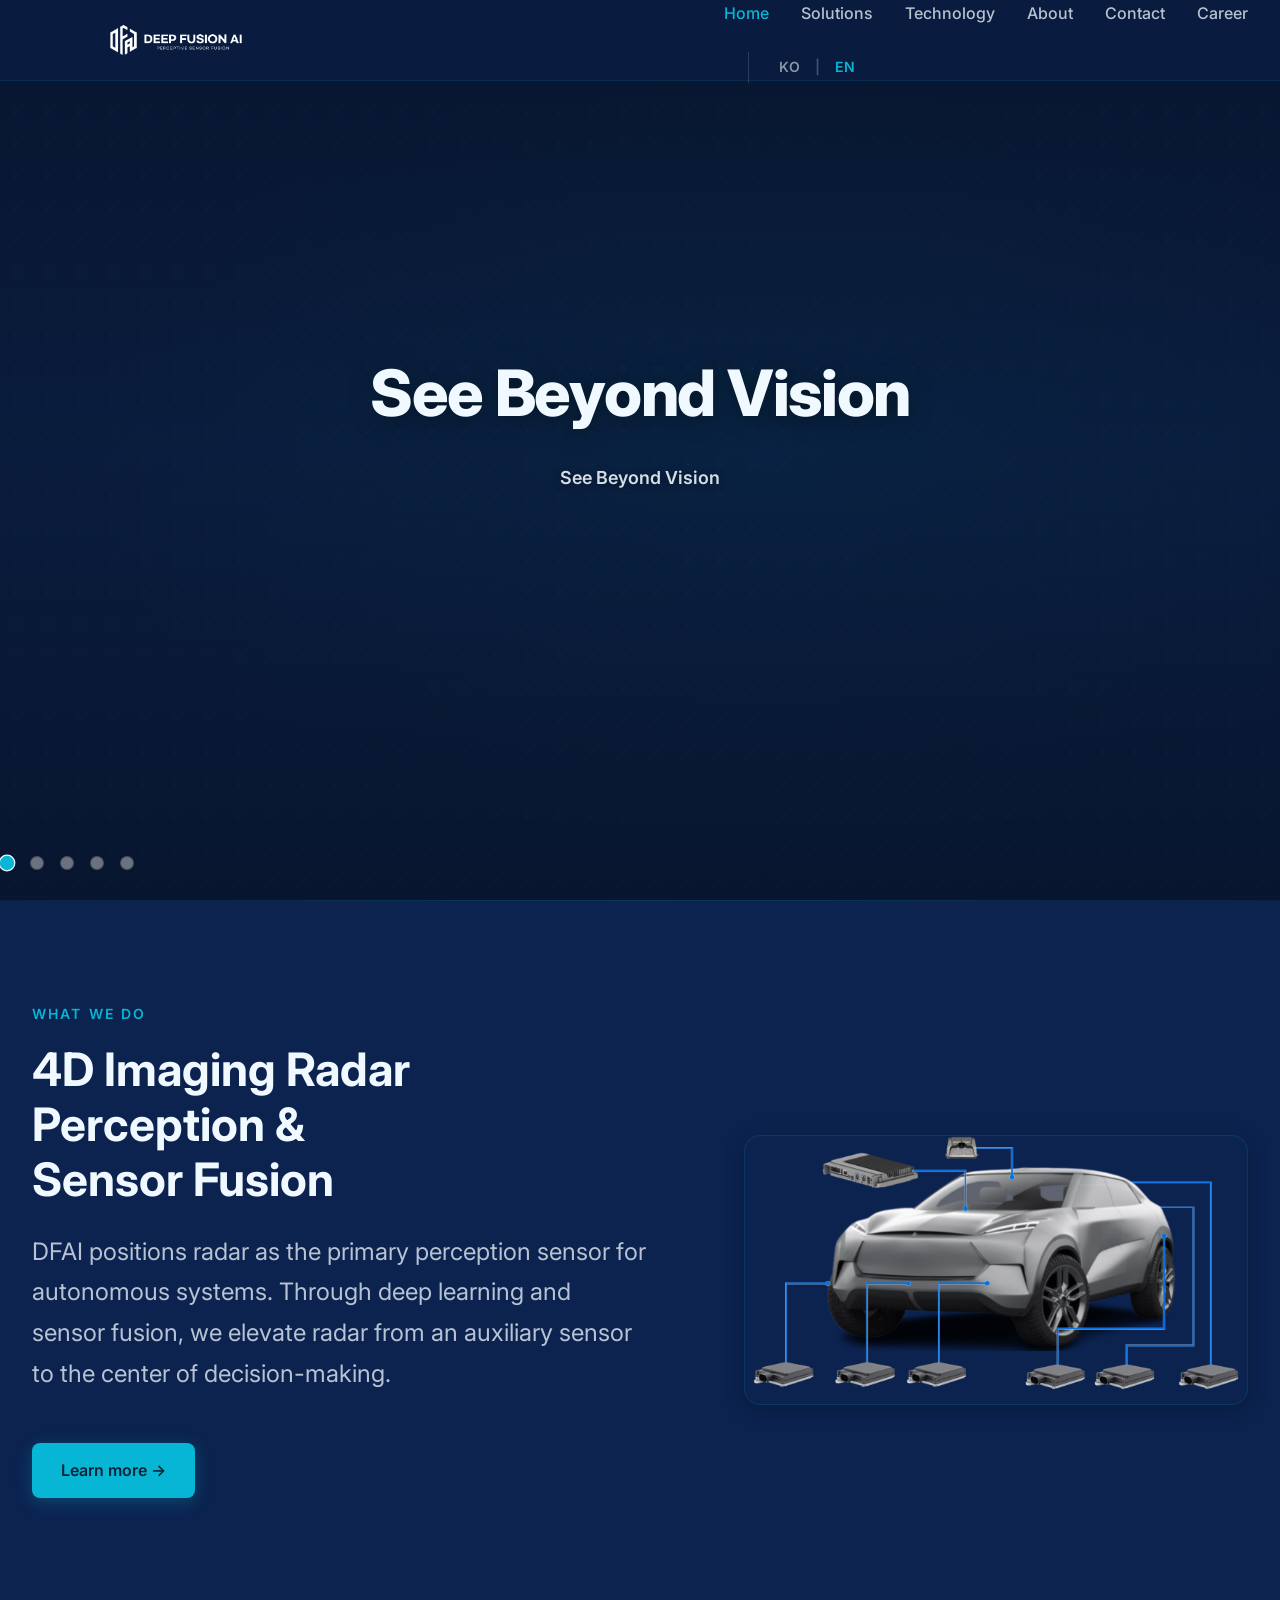
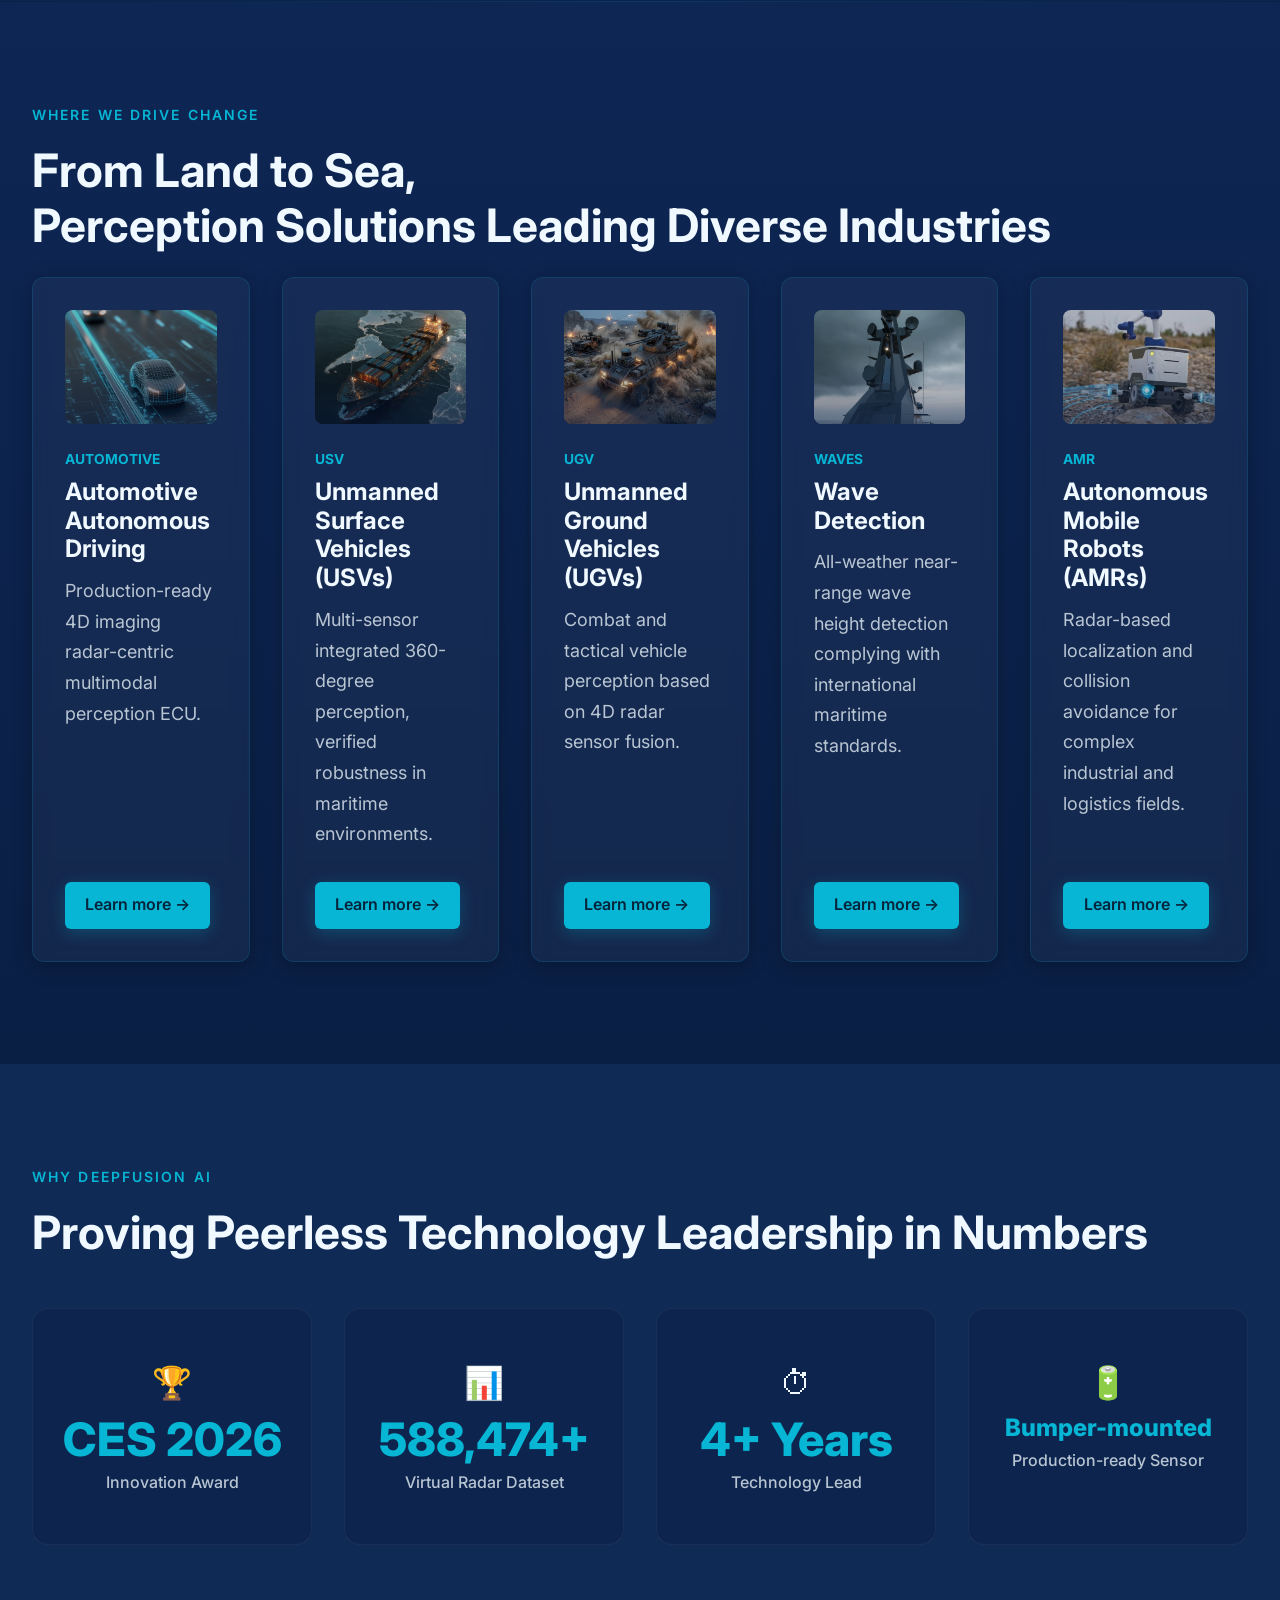
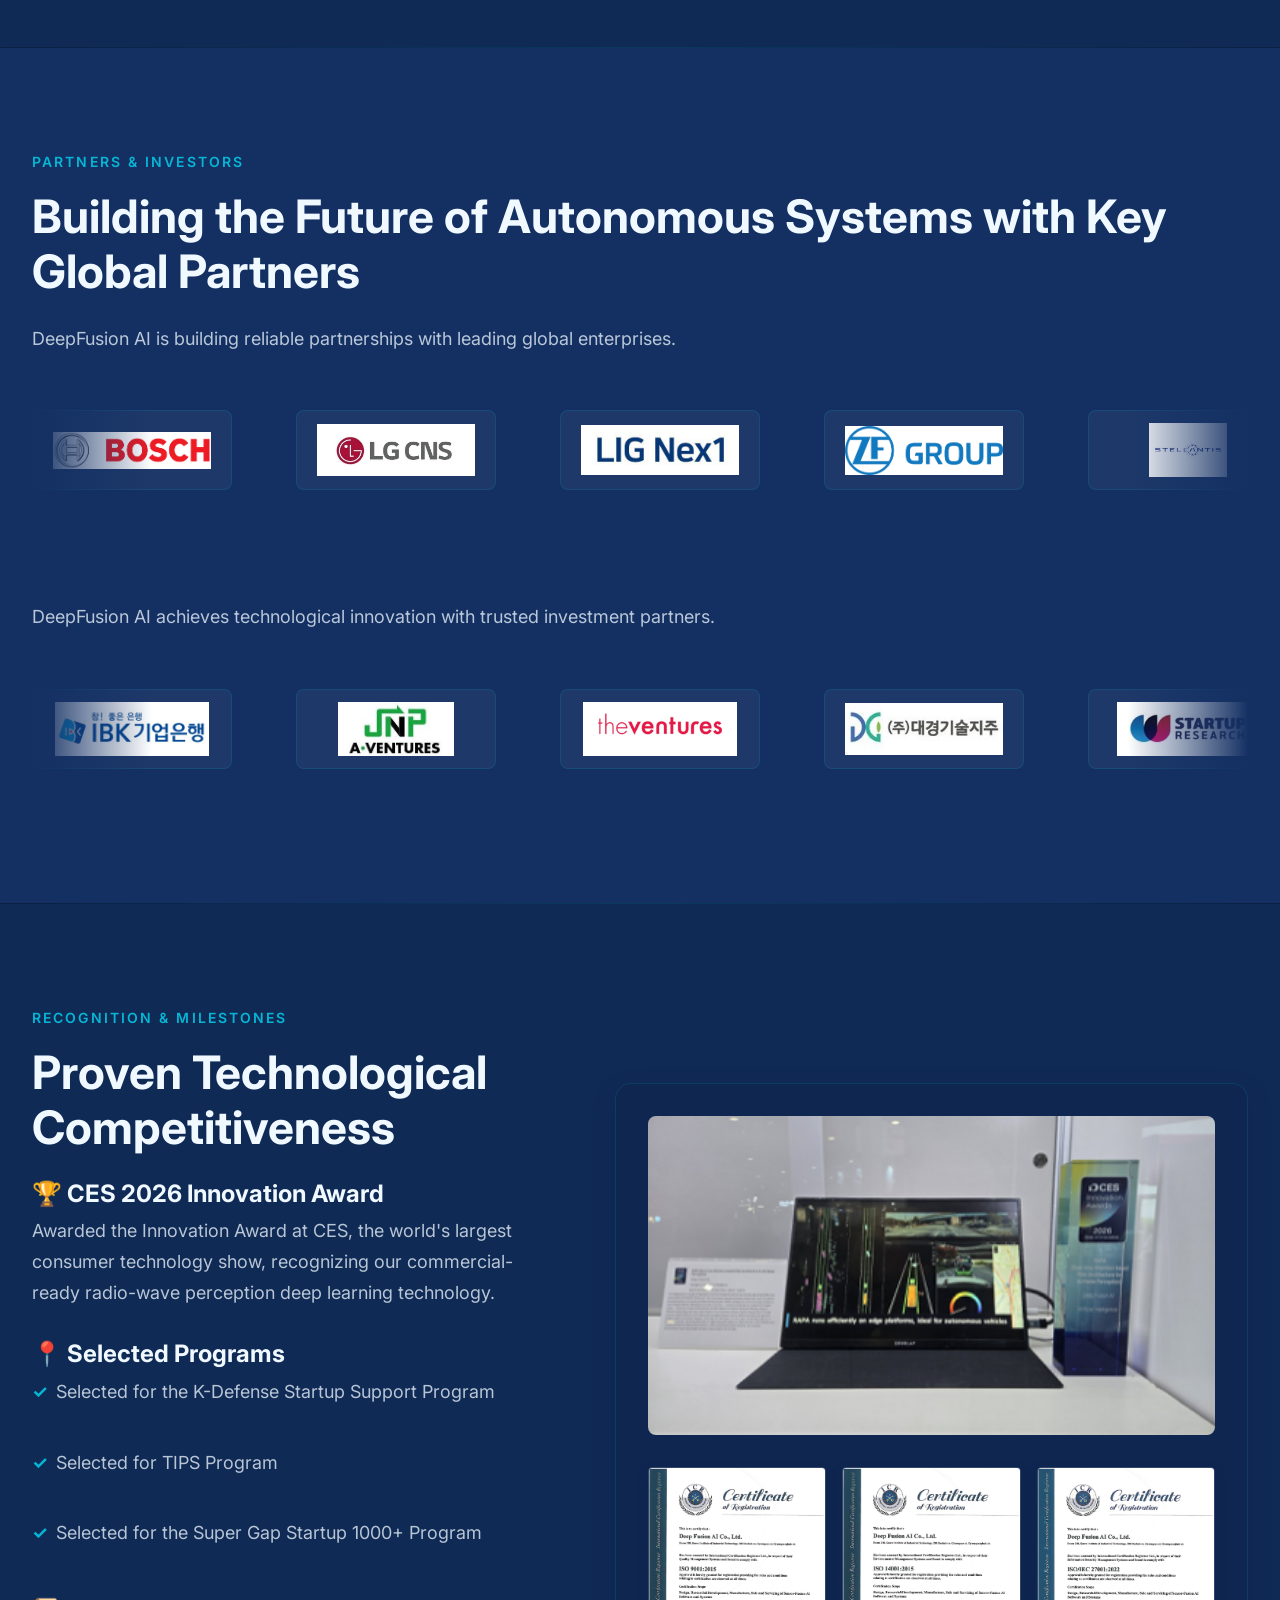
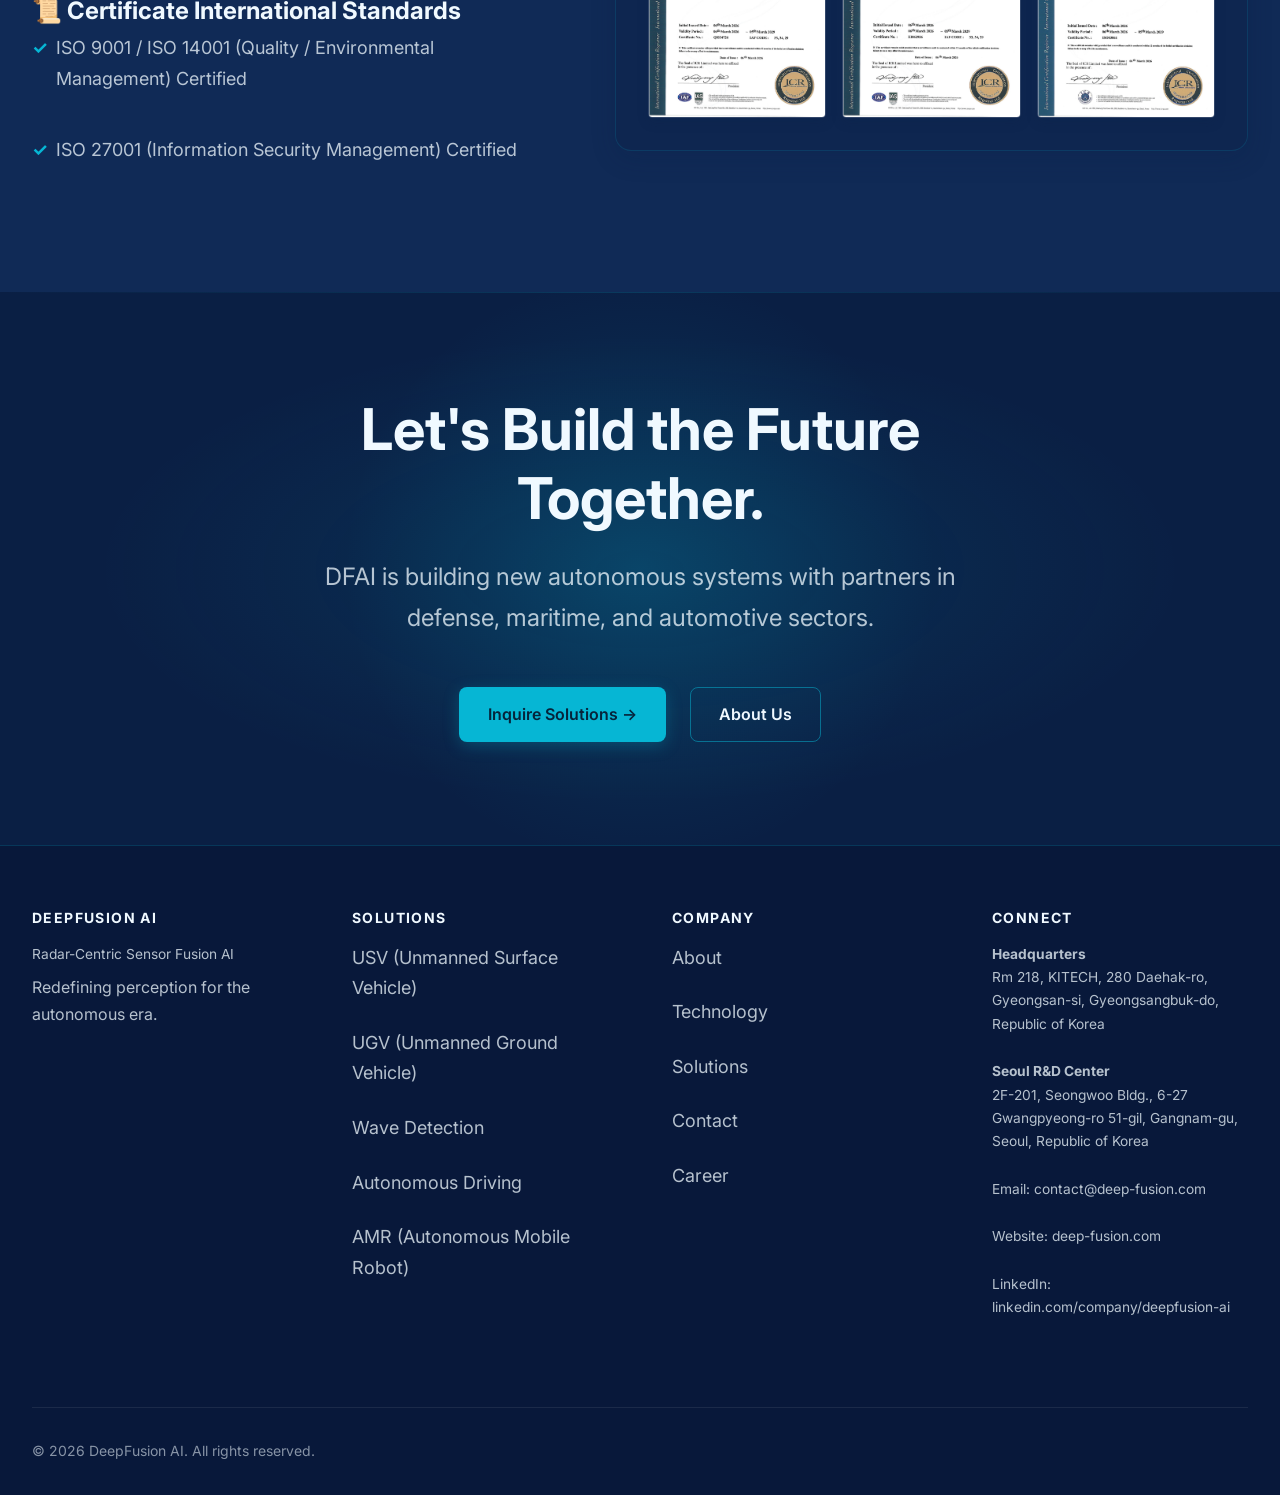
==== commit f1c7e74e: "feat: link AMR image (AMR이미지.png) on home pages" ====
--- a/index.html
+++ b/index.html
@@ -236,7 +236,7 @@
           <!-- App 5: AMR -->
           <article class="card reveal-on-scroll stagger-5">
             <div class="card-img-wrapper">
-              <img src="assets/images/solutions/05_amr/amr_placeholder.png" alt="Autonomous Mobile Robot" class="card-img" onerror="this.style.display='none'; this.nextElementSibling.style.display='flex';" loading="lazy">
+              <img src="assets/images/solutions/05_amr/AMR이미지.png" alt="Autonomous Mobile Robot" class="card-img" onerror="this.style.display='none'; this.nextElementSibling.style.display='flex';" loading="lazy">
               <div class="card-img-placeholder">
                 <span data-i18n="home.what-we-do.span_text_2">Image Coming Soon</span>
               </div>
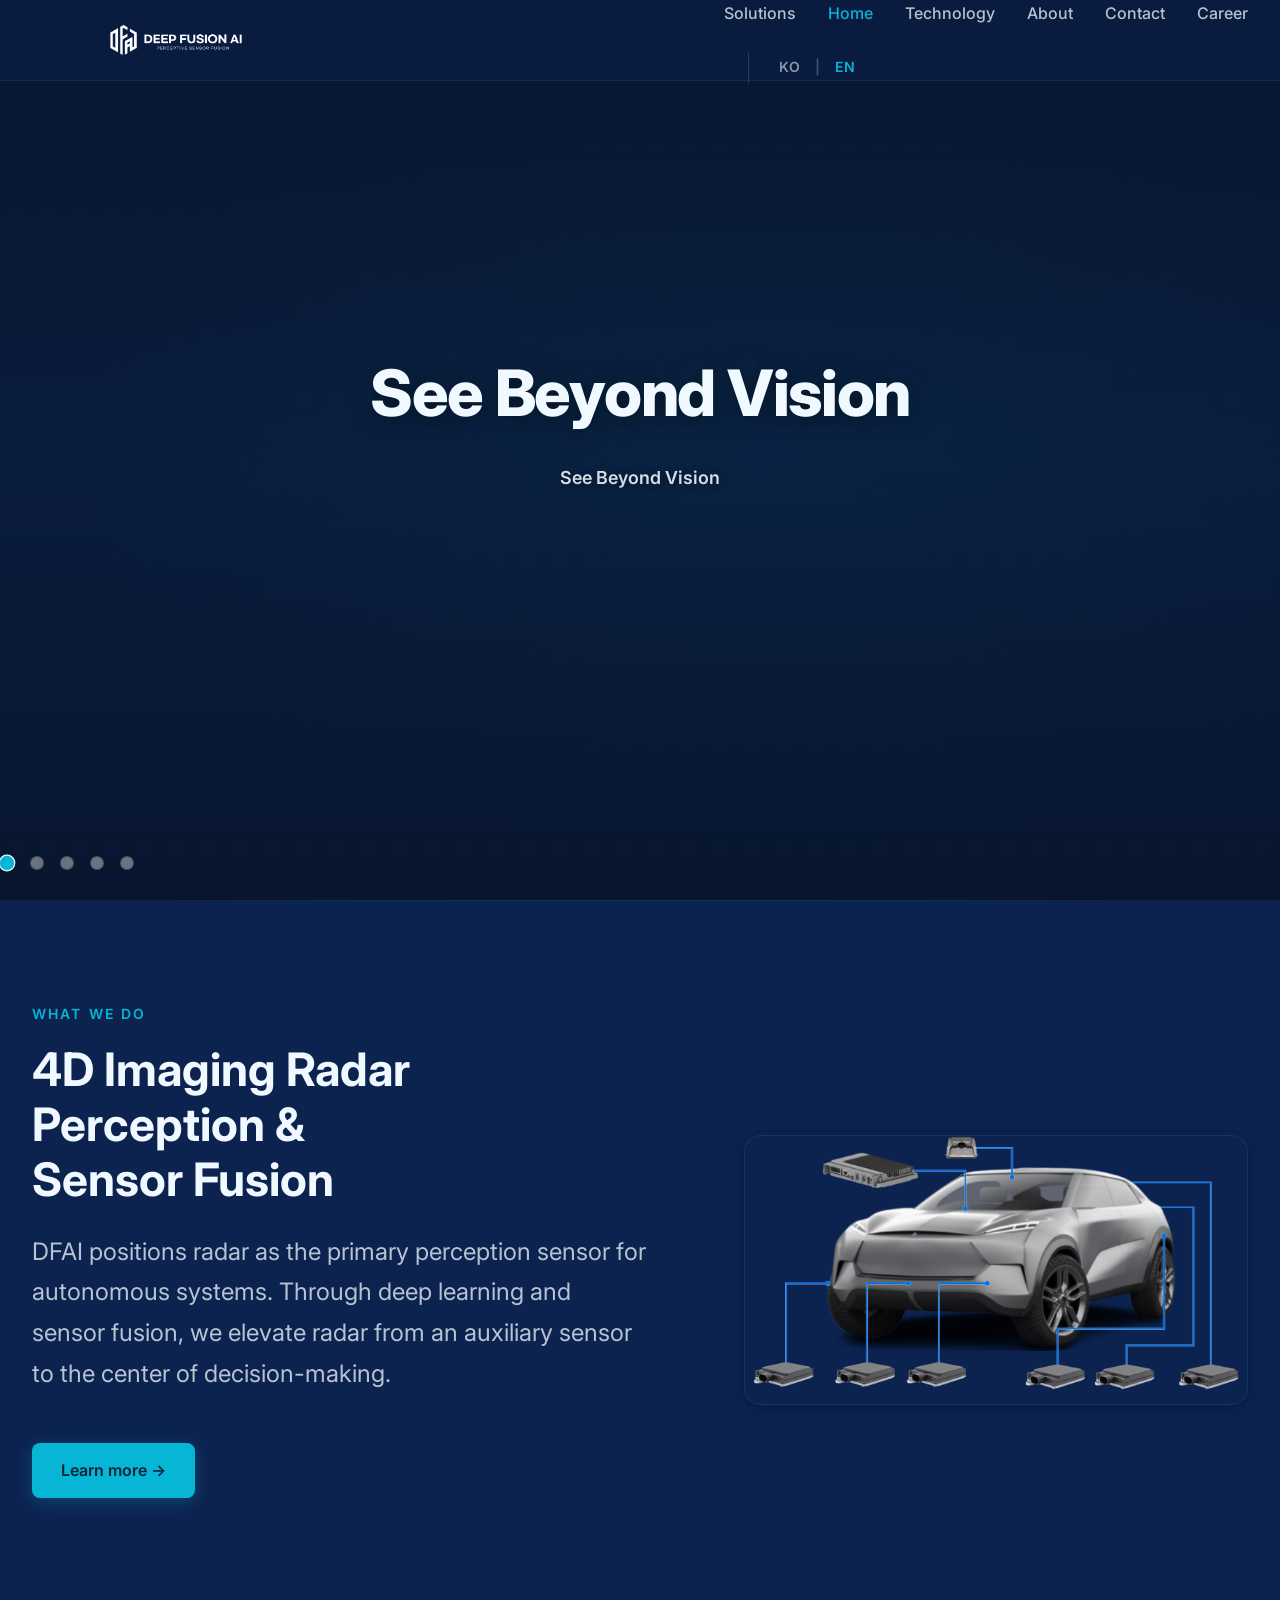
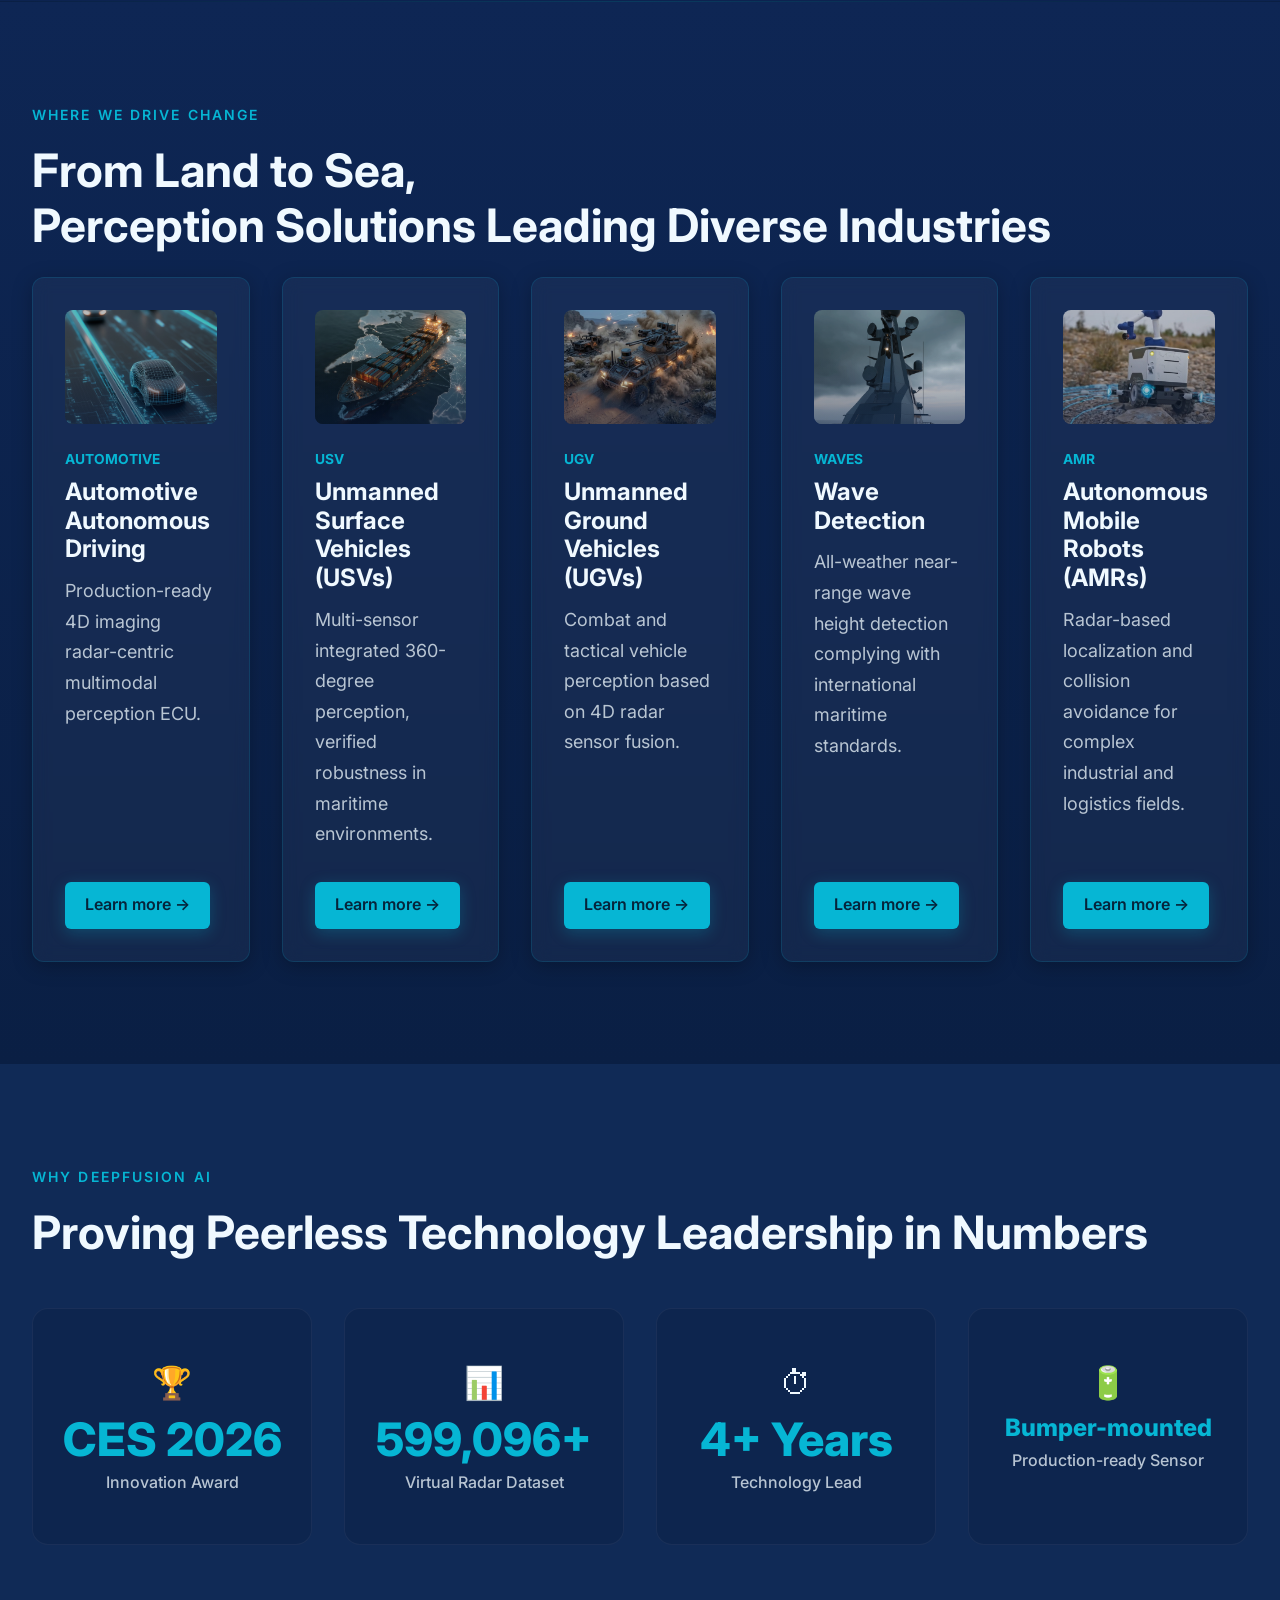
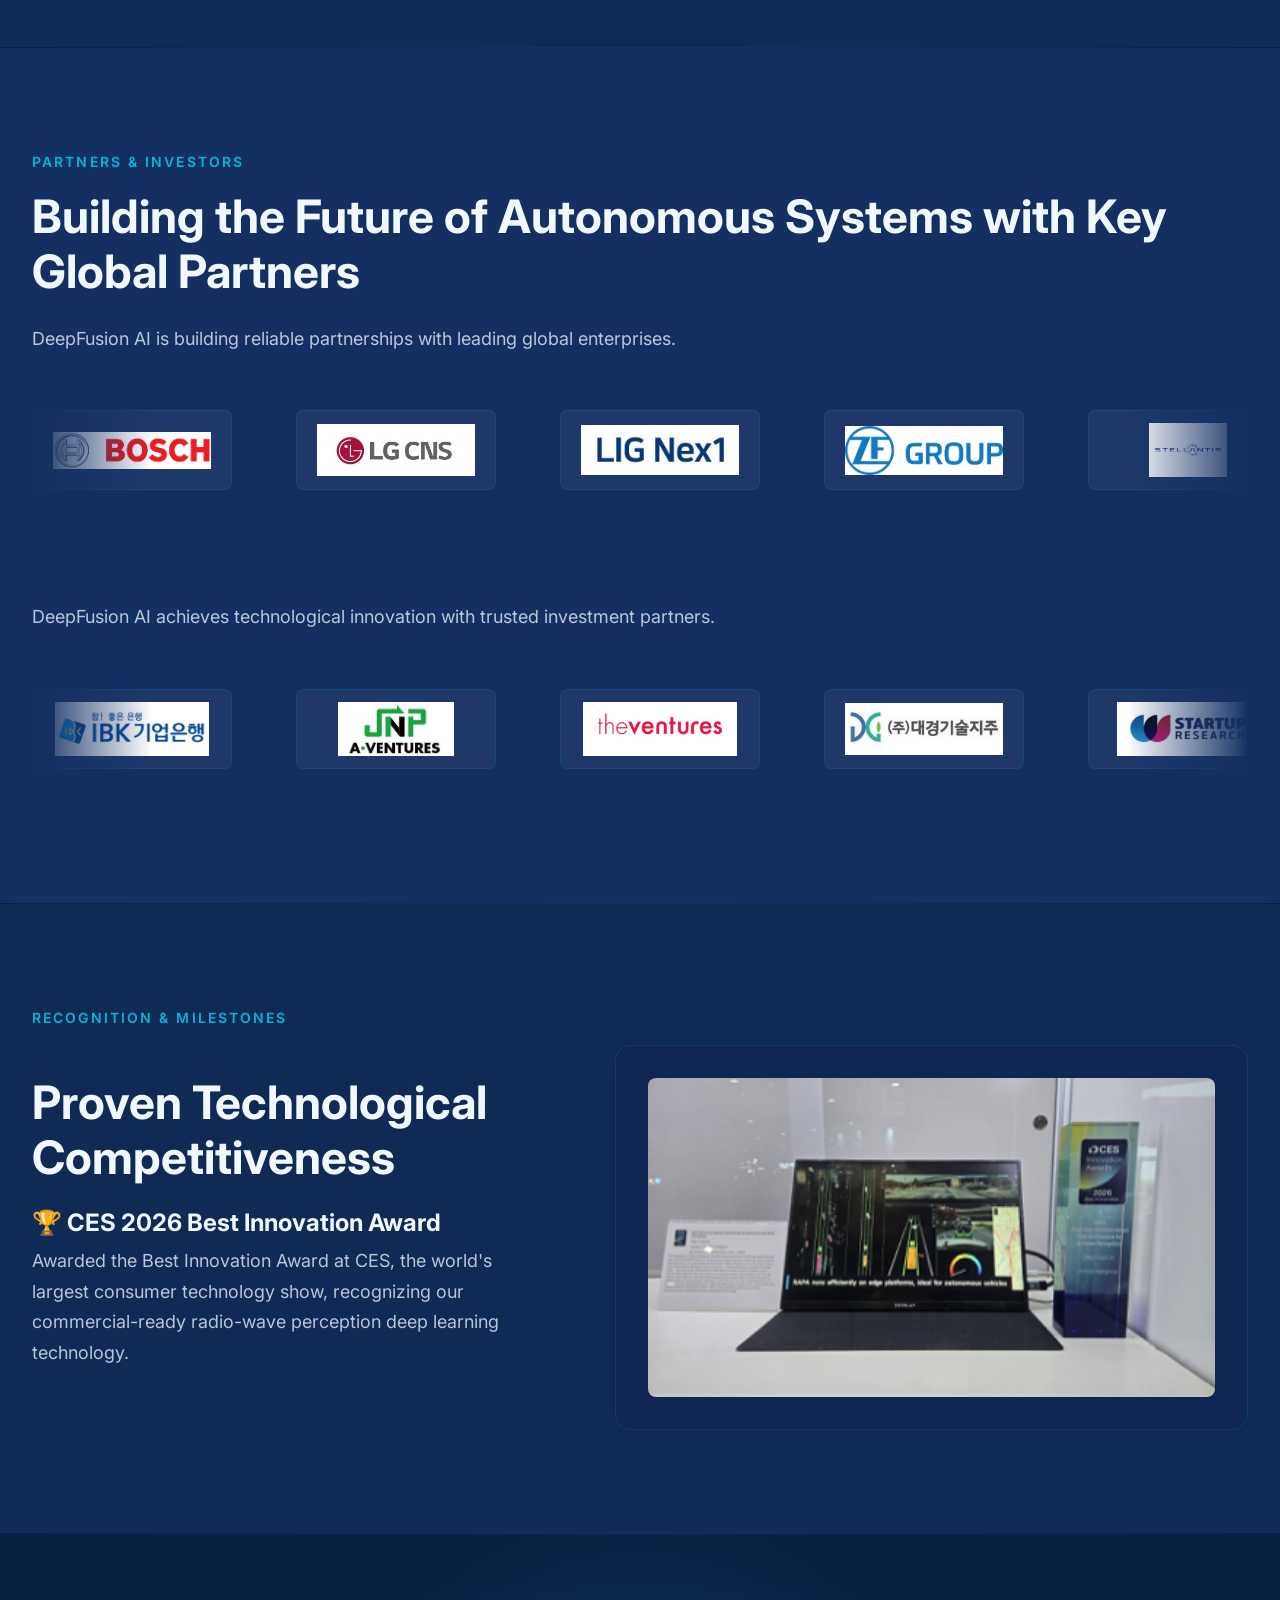
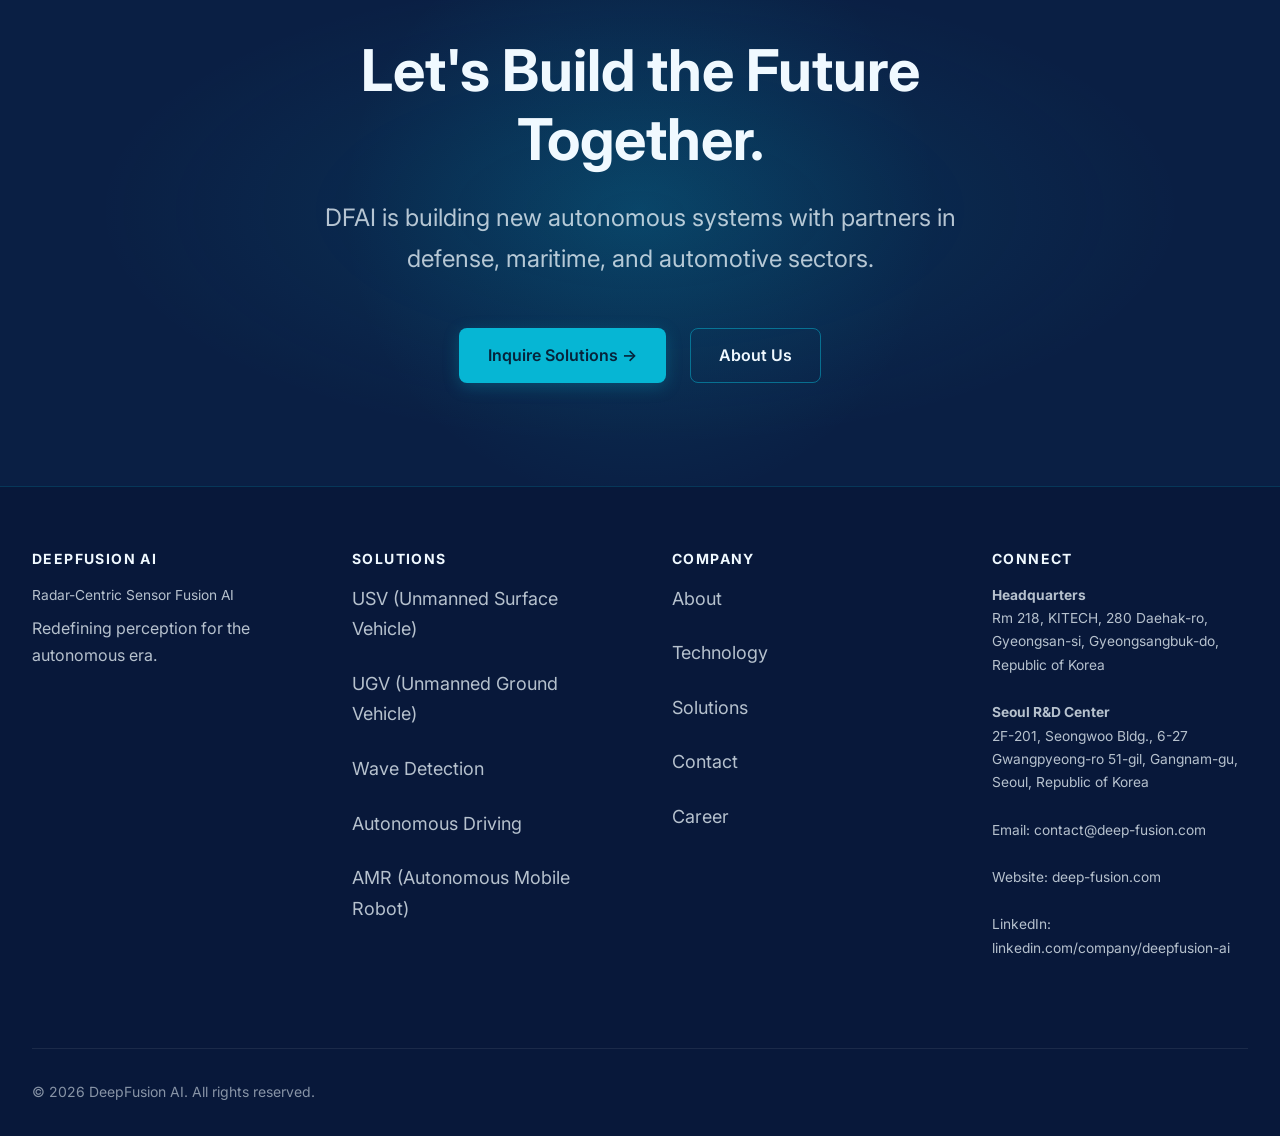
==== commit 36c52a98: "feat: swap menu order (Solutions - Home) and clean up Recognition section on home page" ====
--- a/index.html
+++ b/index.html
@@ -72,8 +72,8 @@
       </button>
       <nav class="main-nav" id="main-nav">
         <ul>
+          <li><a href="solutions.html" class="nav-link">Solutions</a></li>
           <li><a href="index.html" class="nav-link nav-link--active">Home</a></li>
-          <li><a href="solutions.html" class="nav-link">Solutions</a></li>
           <li><a href="technology.html" class="nav-link">Technology</a></li>
           <li><a href="about.html" class="nav-link">About</a></li>
           <li><a href="contact.html" class="nav-link">Contact</a></li>
@@ -354,28 +354,12 @@
         <div class="recognition-grid">
           <div class="recognition-text reveal-on-scroll stagger-1">
             <h2 data-i18n="home.recognition.h2_title">대외 기술 경쟁력 입증</h2>
-            <h4 data-i18n="home.recognition.h4_title">🏆 CES 2026 Innovation Award</h4>
-            <p data-i18n="home.recognition.p_text">세계 최대 가전·기술 전시회 CES에서 혁신상 수상. 상용화 수준의 전파계 인지 딥러닝 기술을 인정받았습니다.</p>
-            <h4 data-i18n="home.recognition.h4_title_2">📍 Selected Programs</h4>
-            <ul class="recognition-list">
-              <li data-i18n="home.recognition.li_text">K-방산 스타트업 육성사업 선정</li>
-              <li data-i18n="home.recognition.li_text_2">TIPS 프로그램 선정</li>
-              <li data-i18n="home.recognition.li_text_3">초격차 스타트업 1000+ 선정</li>
-            </ul>
-            <h4 data-i18n="home.recognition.h4_title_3">📜 Certificate 국제 표준 인증</h4>
-            <ul class="recognition-list">
-              <li>ISO 9001 / ISO 14001 (품질 및 환경 경영 시스템) 인증 획득</li>
-              <li>ISO 27001 (정보보호 경영 시스템) 인증 획득</li>
-            </ul>
+            <h4 data-i18n="home.recognition.h4_title">🏆 CES 2026 Best Innovation Award</h4>
+            <p data-i18n="home.recognition.p_text">세계 최대 가전·기술 전시회 CES에서 최고혁신상 수상. 상용화 수준의 전파계 인지 딥러닝 기술을 인정받았습니다.</p>
           </div>
           <div class="recognition-img-wrapper reveal-on-scroll stagger-2">
             <div class="recognition-main-img">
               <img src="assets/images/about/milestones/IR_p25_img_01.png" alt="Milestones Infographic" onerror="this.style.display='none'; this.nextElementSibling.style.display='flex';" loading="lazy">
-            </div>
-            <div class="certificates-row">
-              <img src="assets/images/about/cert_1.png" alt="ISO 9001 Certificate" loading="lazy">
-              <img src="assets/images/about/cert_2.png" alt="ISO 14001 Certificate" loading="lazy">
-              <img src="assets/images/about/cert_3.png" alt="ISO 27001 Certificate" loading="lazy">
             </div>
             <div class="card-img-placeholder" style="min-height: 300px; display: none;">
               <span data-i18n="home.recognition.span_text_2">Milestones Image Coming Soon</span>
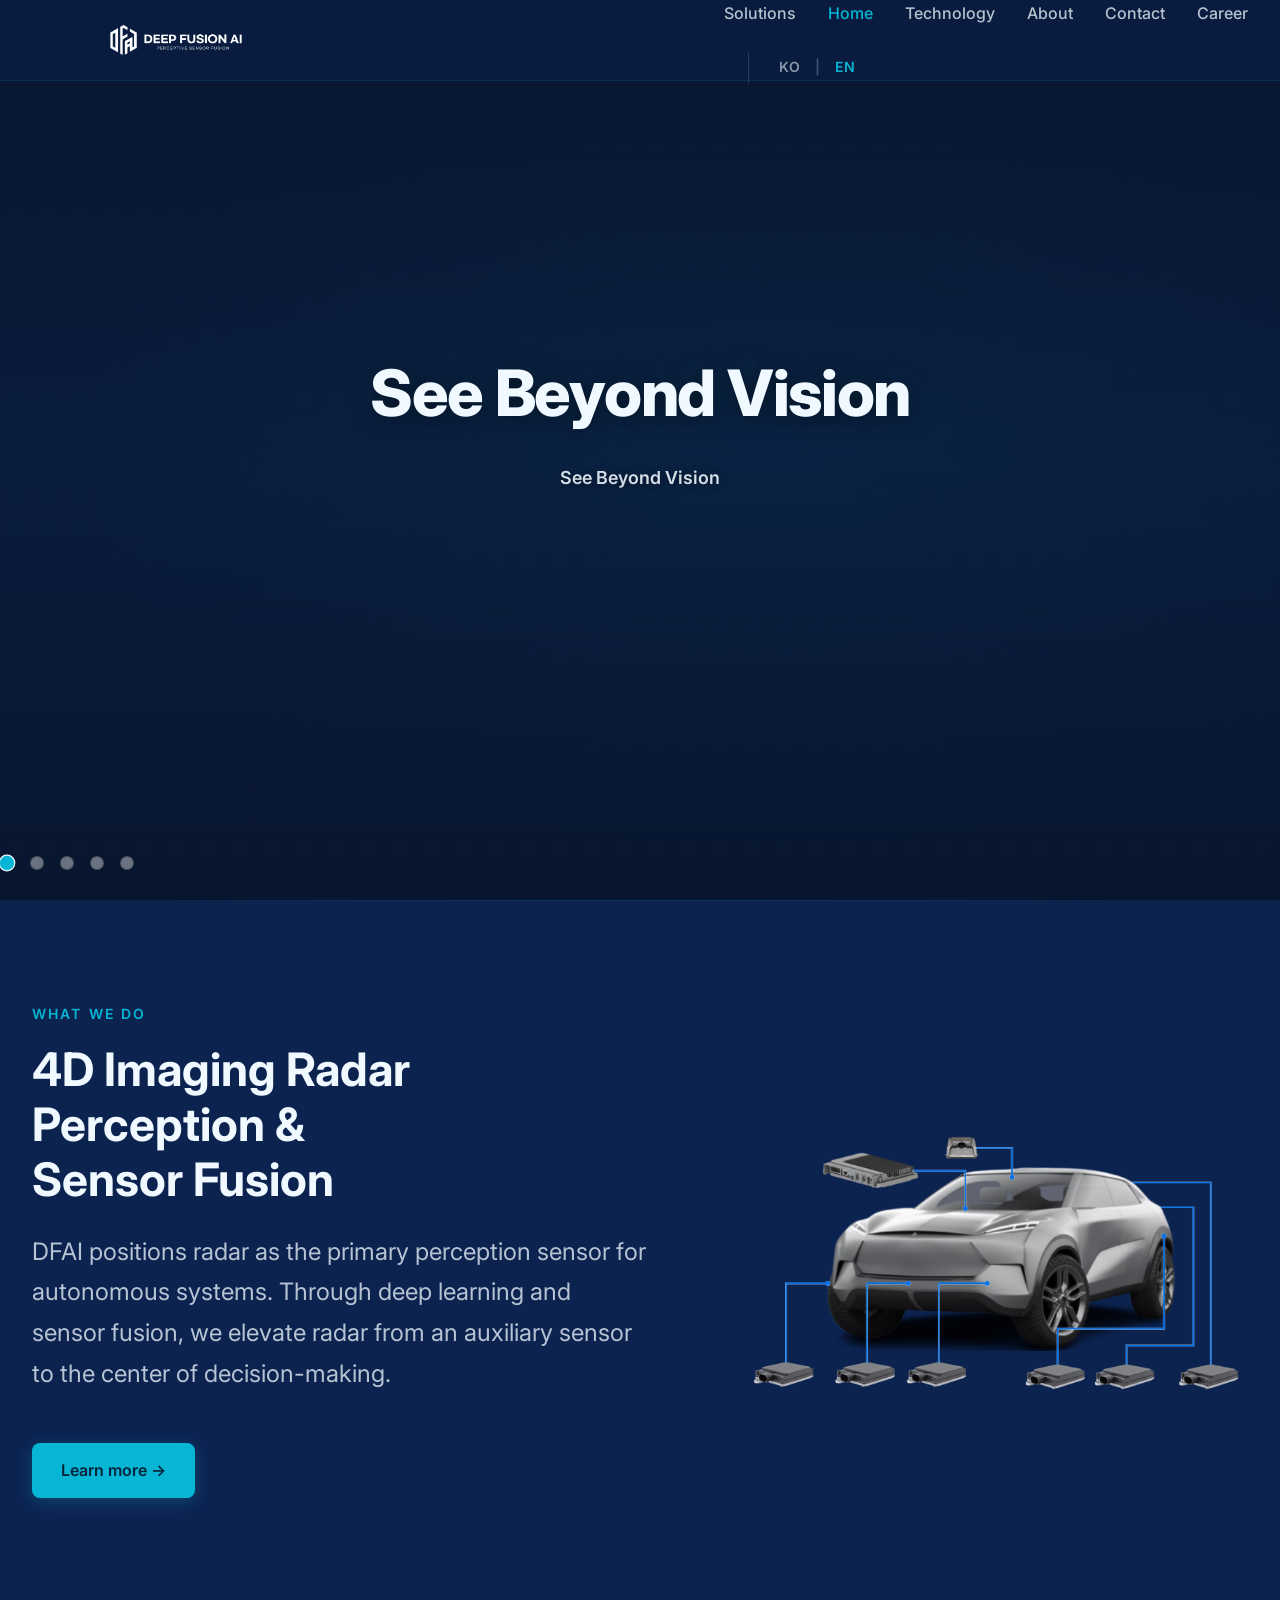
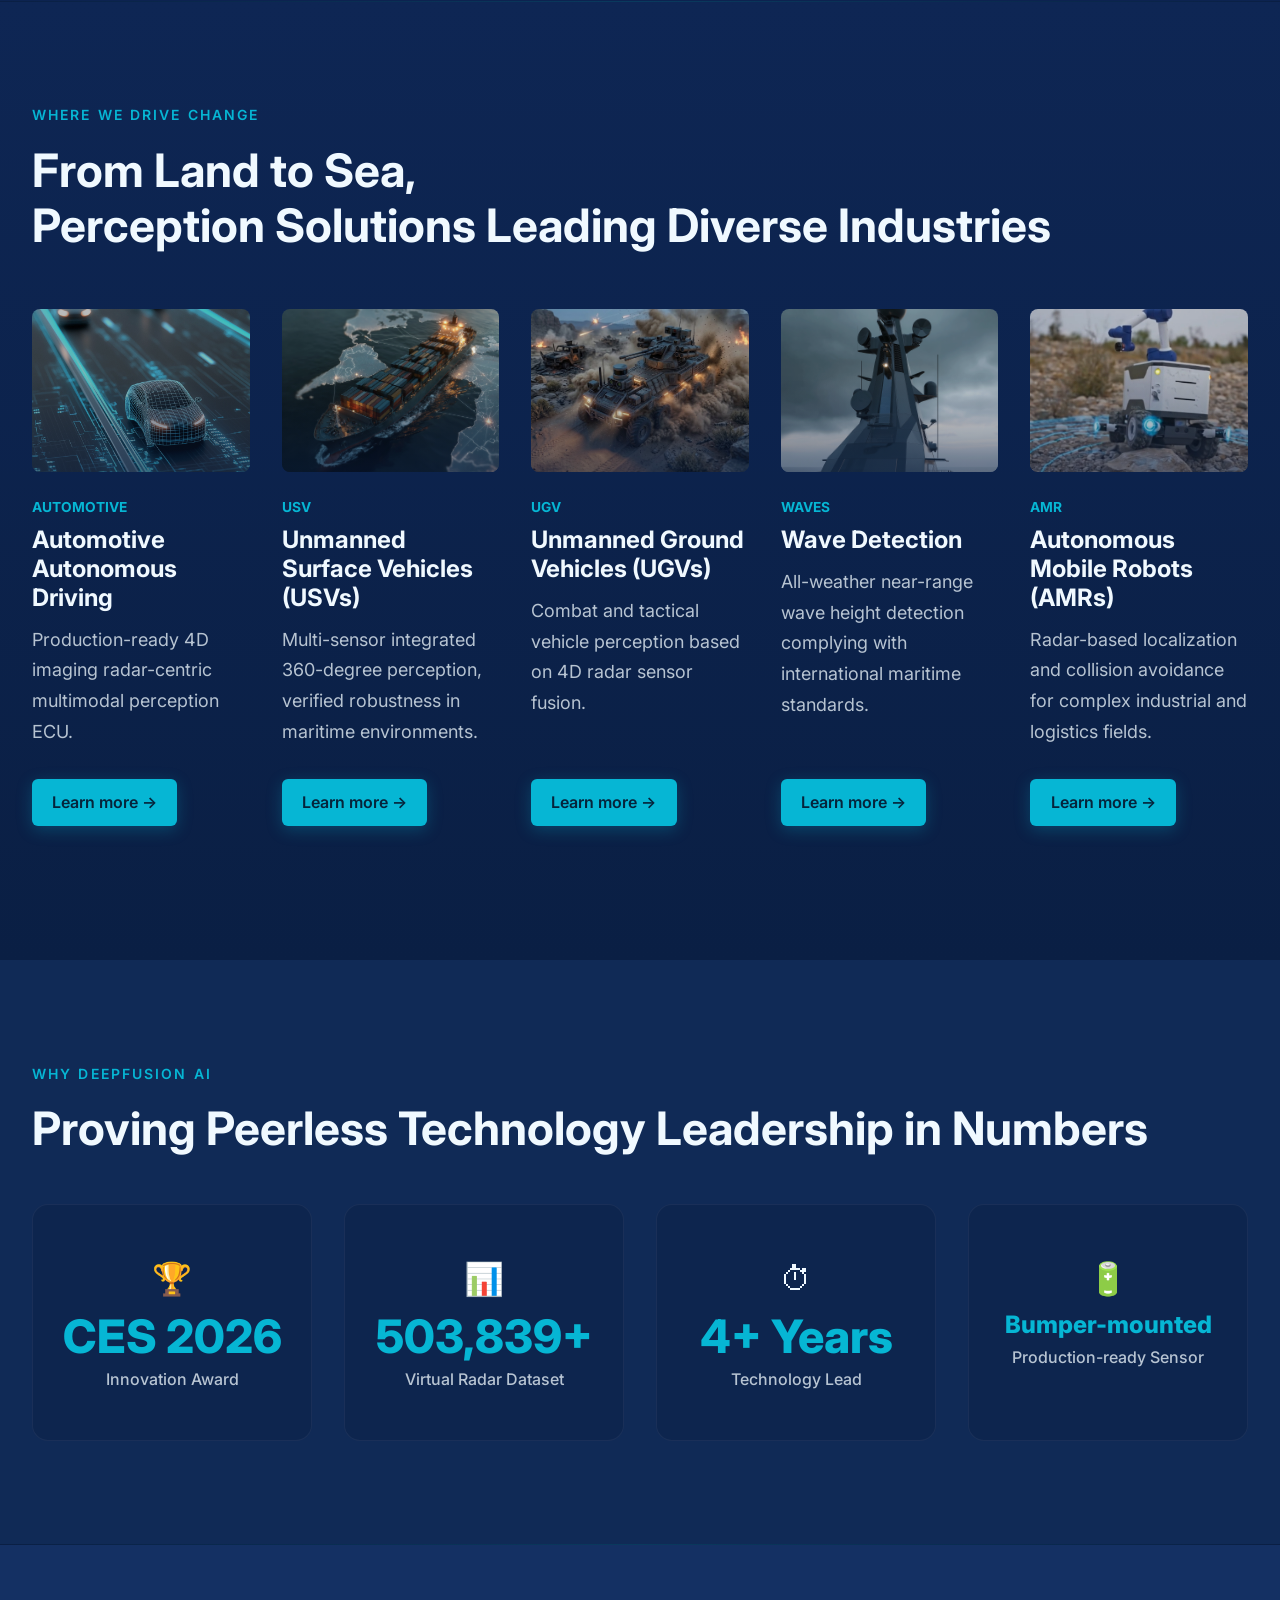
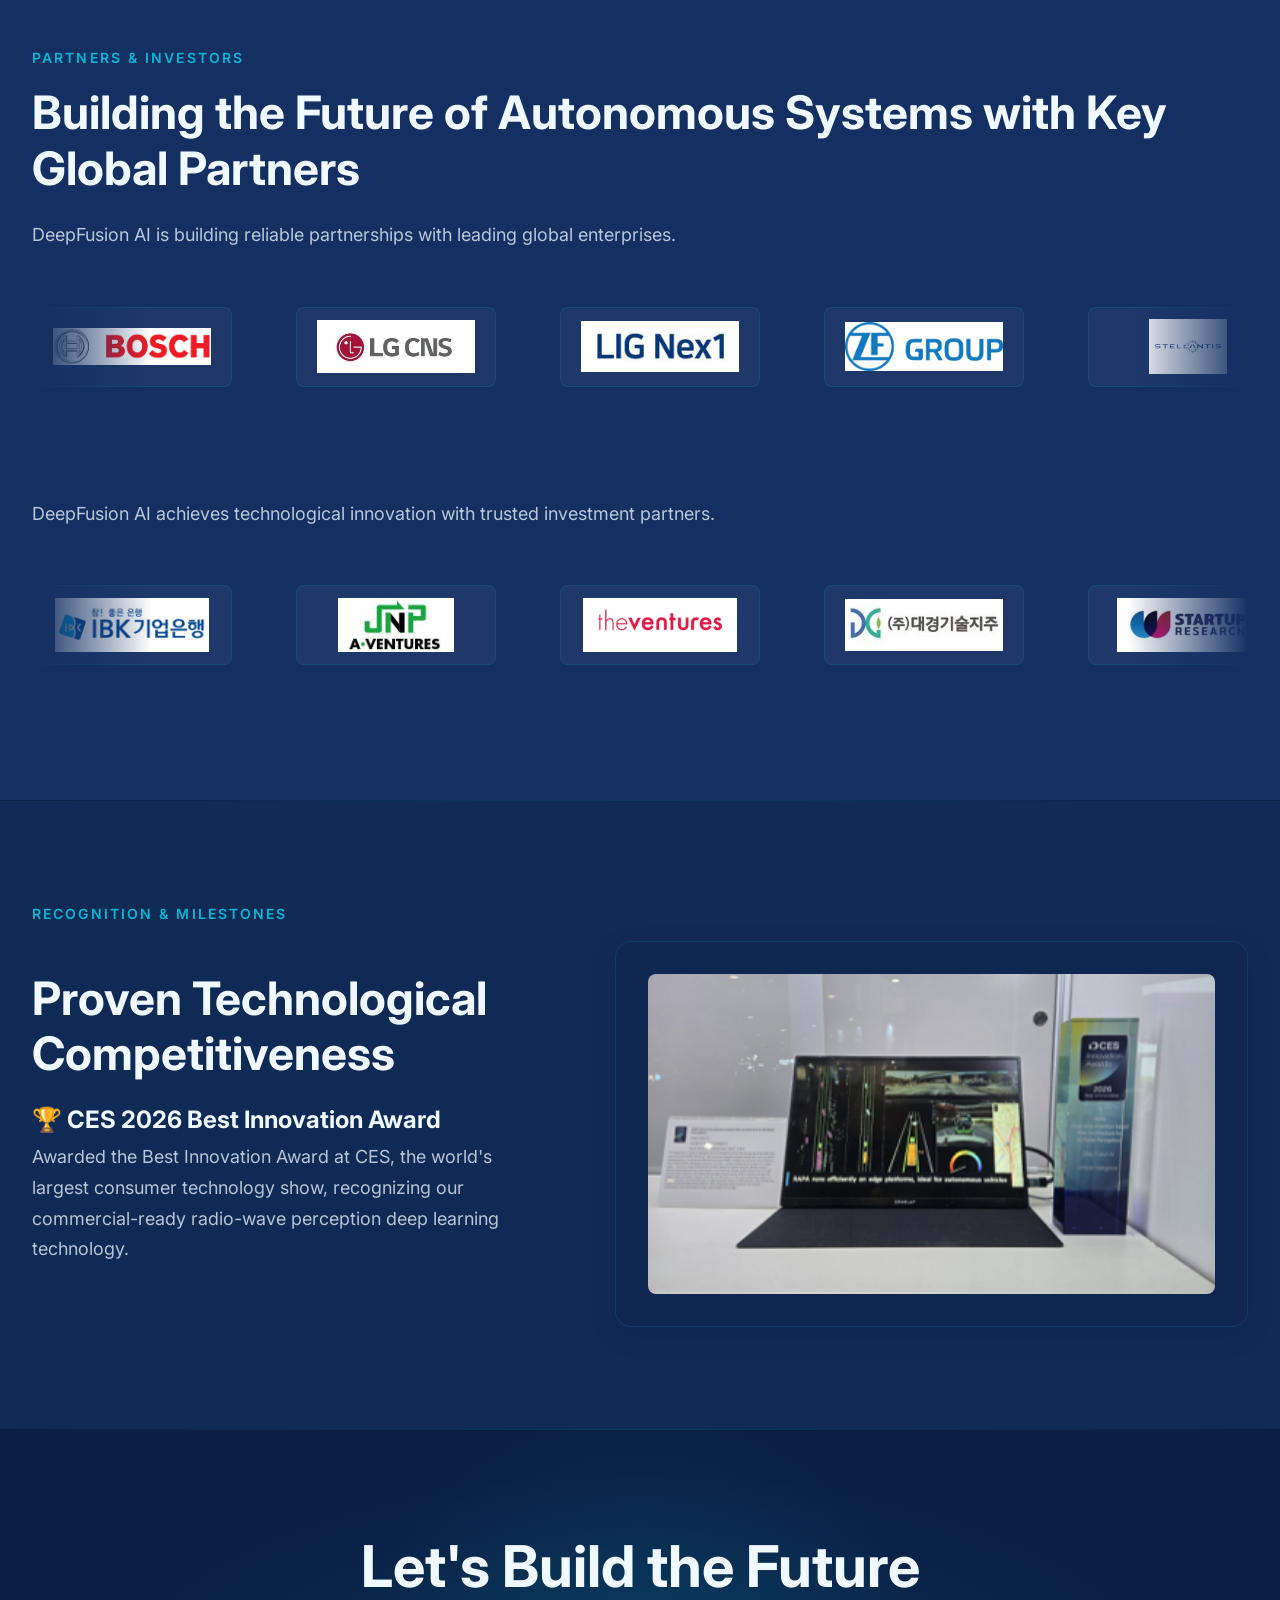
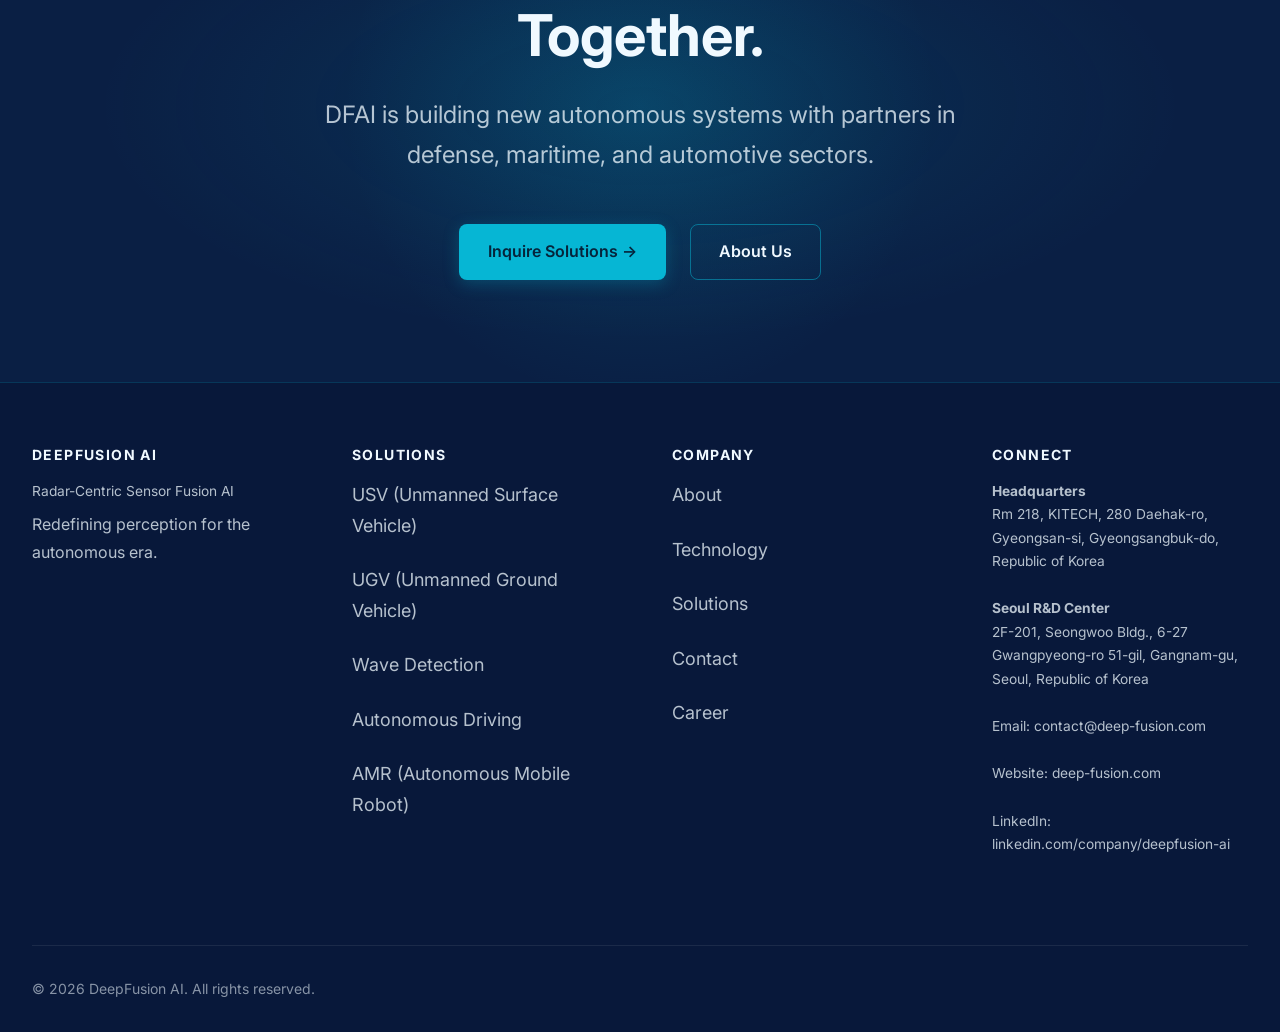
==== commit 40ee5279: "feat: replace RAPA video with new RAPA-R.mp4 on home hero and solutions automotive section" ====
--- a/index.html
+++ b/index.html
@@ -102,7 +102,7 @@
         </div>
         <!-- 3. rapa영상 -->
         <div class="hero-slide">
-          <video src="assets/images/home/rapa_video.mp4" loop muted playsinline></video>
+          <video src="assets/images/home/RAPA-R.mp4" loop muted playsinline></video>
         </div>
         <!-- 4. slam 영상 -->
         <div class="hero-slide">
--- a/assets/css/variables.css
+++ b/assets/css/variables.css
@@ -8,10 +8,10 @@
   --bg-footer:    #08183A;  /* Footer (darkest) */
 
   /* ===== Card Backgrounds (on dark) ===== */
-  --bg-card:           rgba(255, 255, 255, 0.04);
-  --bg-card-hover:     rgba(255, 255, 255, 0.07);
-  --bg-card-border:    rgba(6, 182, 212, 0.15);
-  --bg-card-border-hv: rgba(6, 182, 212, 0.45);
+  --bg-card:           transparent;
+  --bg-card-hover:     transparent;
+  --bg-card-border:    transparent;
+  --bg-card-border-hv: transparent;
 
   /* ===== Text (on dark) ===== */
   --text-primary:   #F0F9FF;
@@ -33,8 +33,8 @@
   );
 
   /* ===== Shadows ===== */
-  --shadow-card:       0 4px 20px rgba(0, 0, 0, 0.25);
-  --shadow-card-hover: 0 10px 40px rgba(6, 182, 212, 0.15);
+  --shadow-card:       none;
+  --shadow-card-hover: none;
   --shadow-glow:       0 0 24px rgba(6, 182, 212, 0.3);
   
   /* === Typography === */
--- a/assets/css/components.css
+++ b/assets/css/components.css
@@ -144,23 +144,16 @@
   grid-template-columns: 1fr;
 }
 
-/* Card Styles */
 .card {
-  background: var(--bg-card);
-  border: 1px solid var(--bg-card-border);
+  background: transparent;
+  border: none;
   border-radius: 12px;
-  padding: 2rem;
-  backdrop-filter: blur(8px);
-  -webkit-backdrop-filter: blur(8px);
-  transition: transform 250ms ease-out, border-color 250ms ease-out, box-shadow 250ms ease-out, background 250ms ease-out;
-  box-shadow: var(--shadow-card);
+  padding: 2rem 0;
+  transition: transform 250ms ease-out;
 }
 
 .card:hover {
   transform: translateY(-4px);
-  background: var(--bg-card-hover);
-  border-color: var(--bg-card-border-hv);
-  box-shadow: var(--shadow-card-hover);
 }
 
 .card h3 {
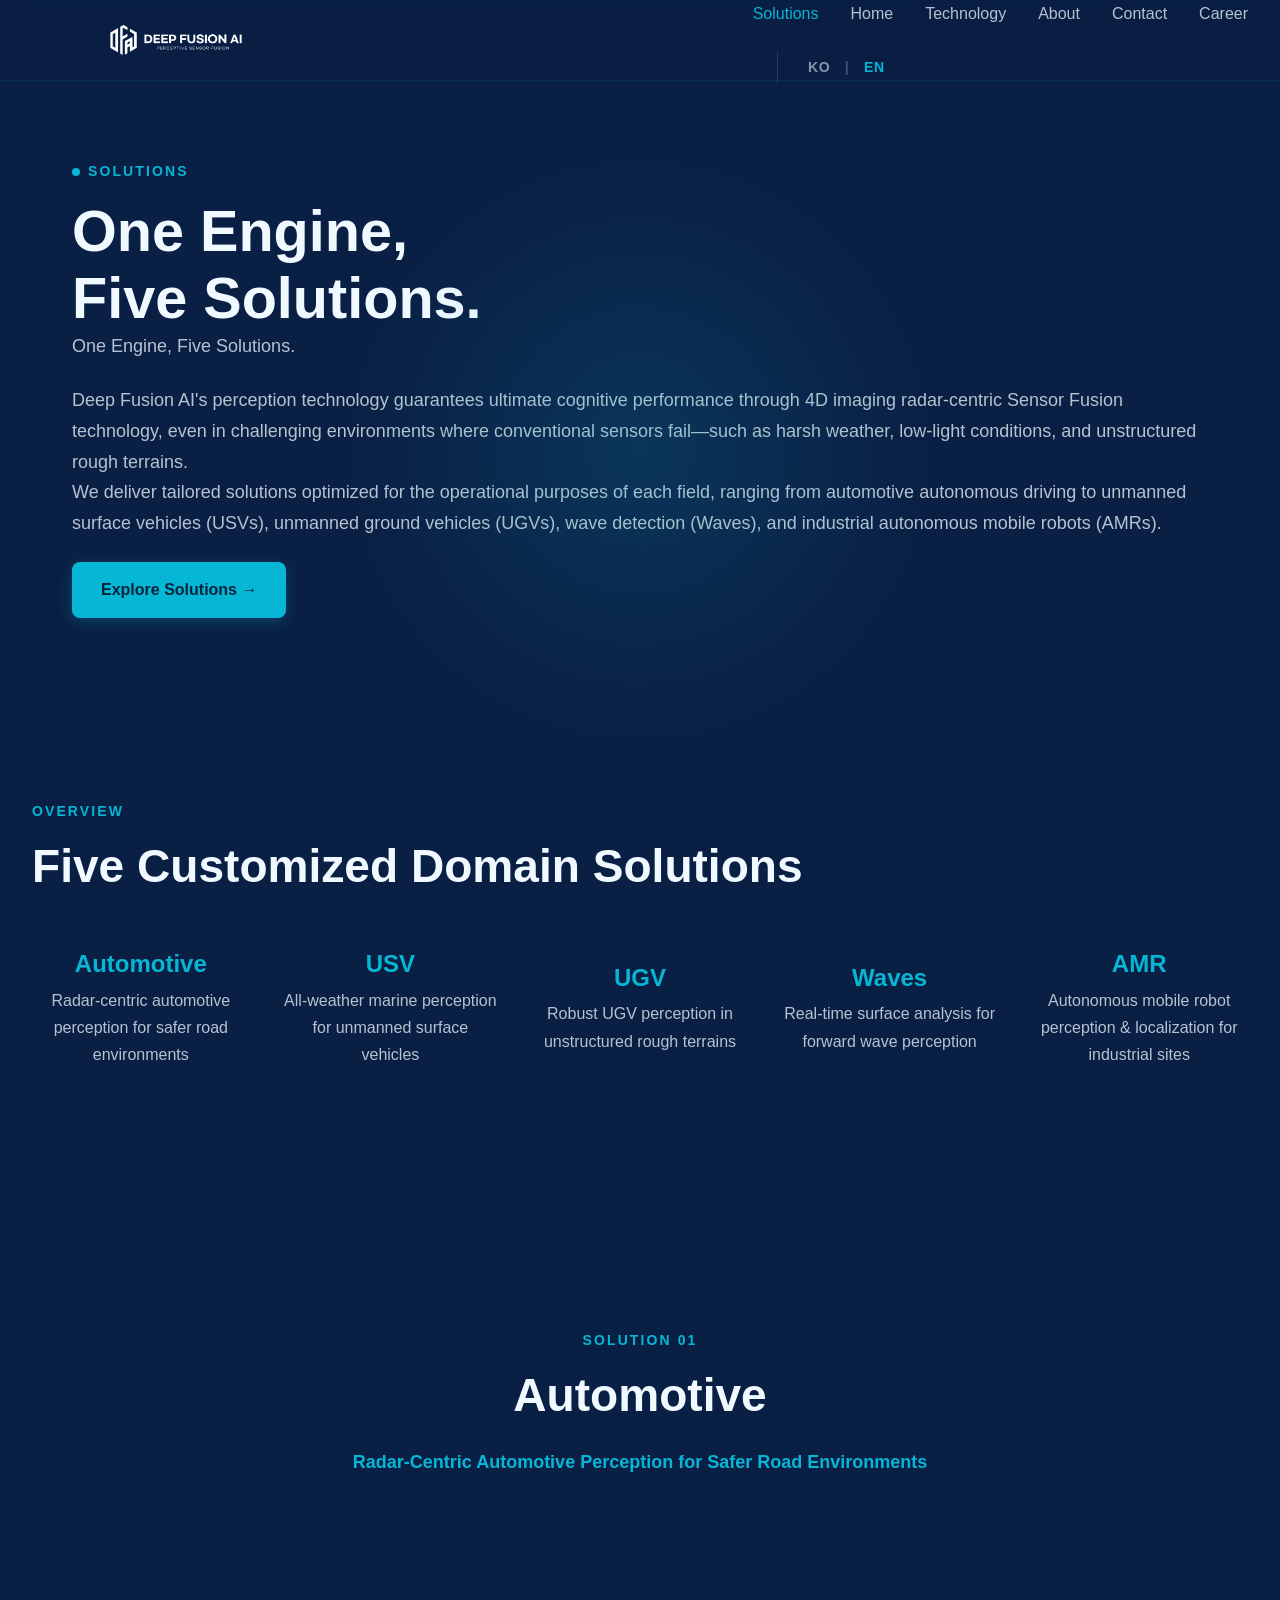
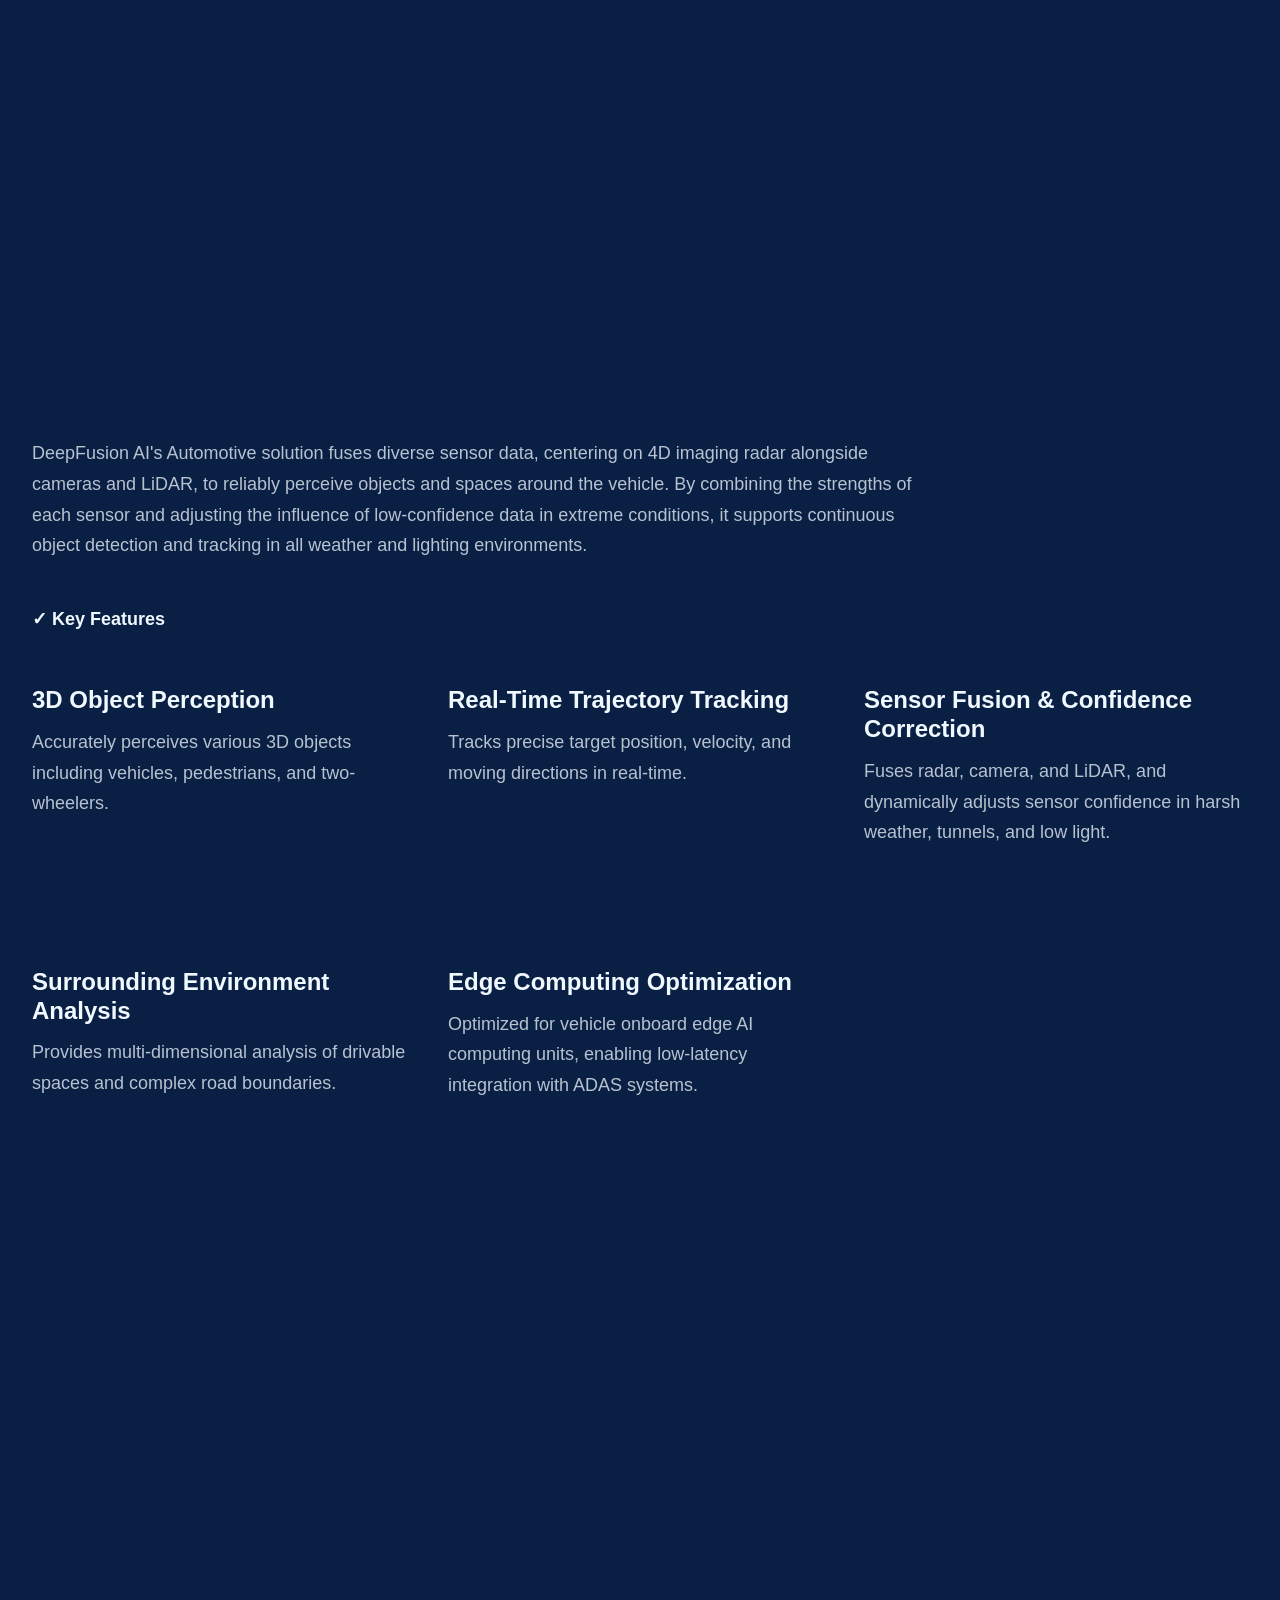
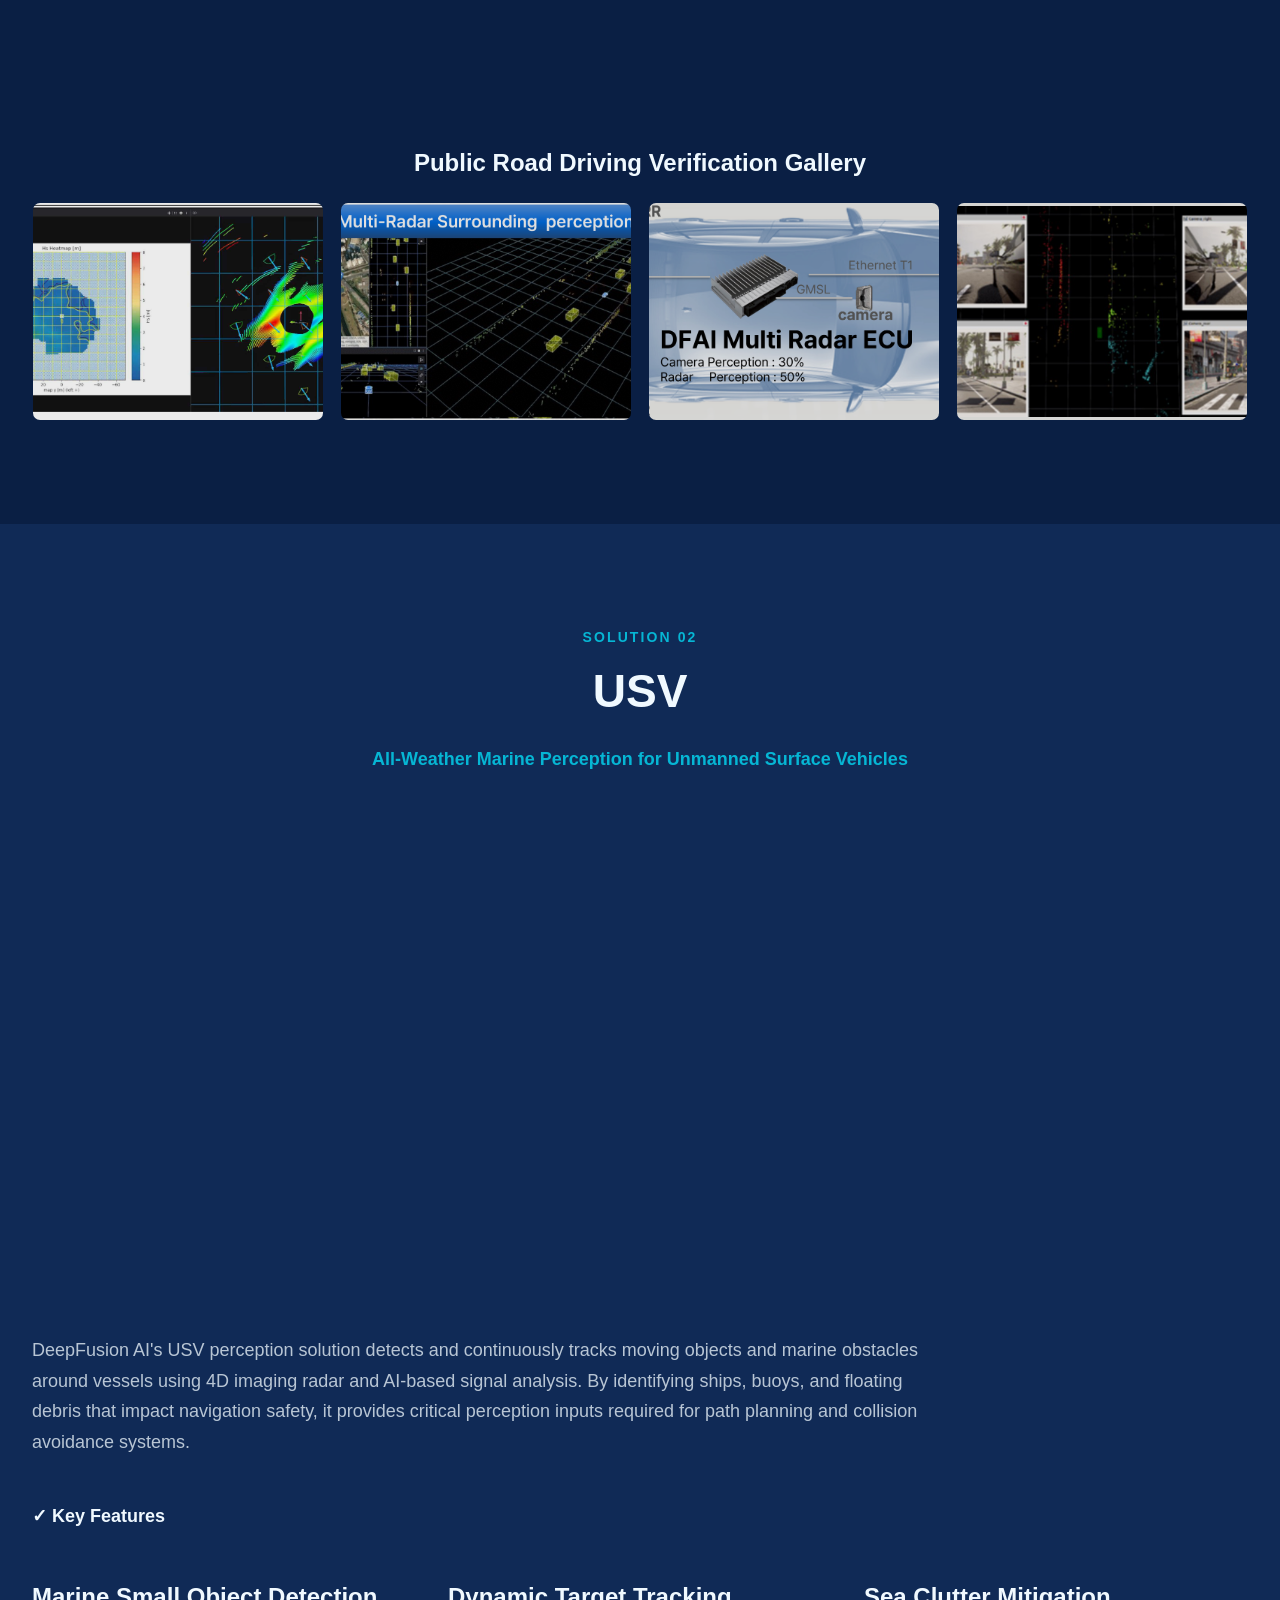
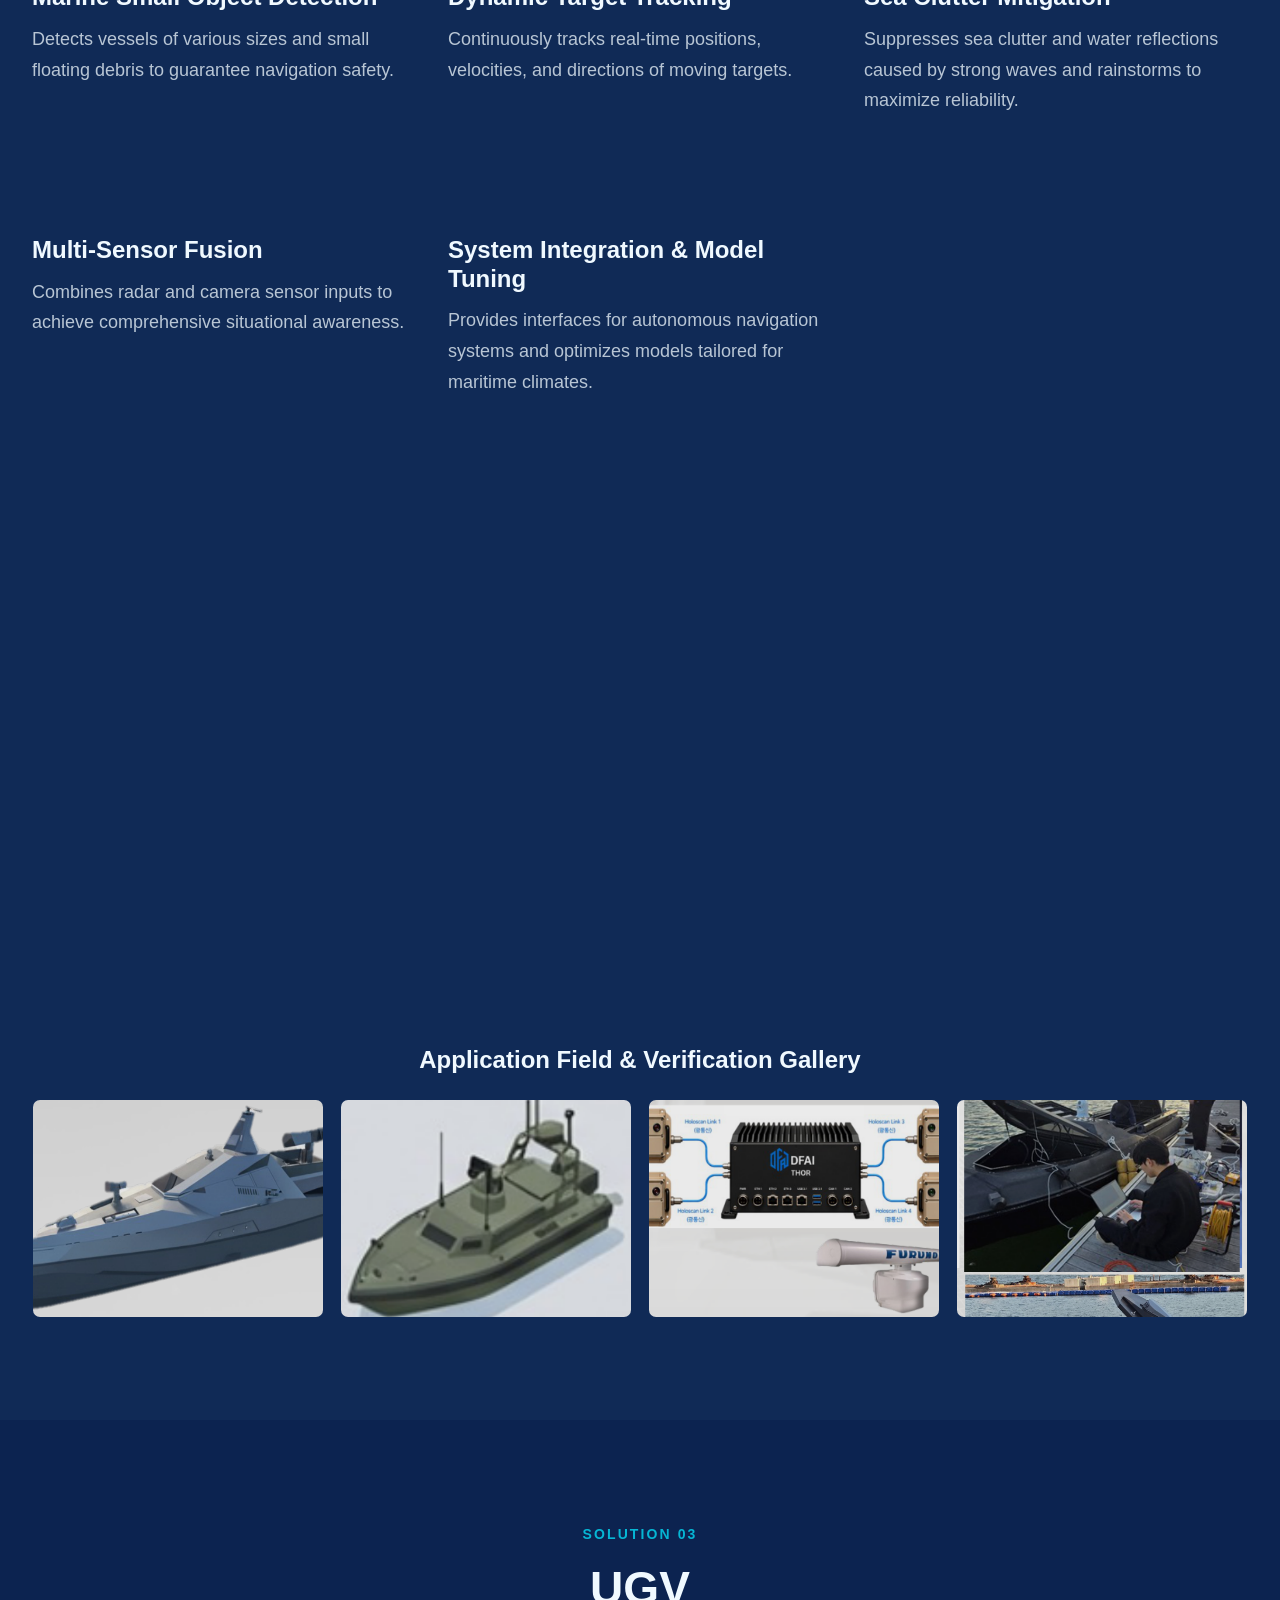
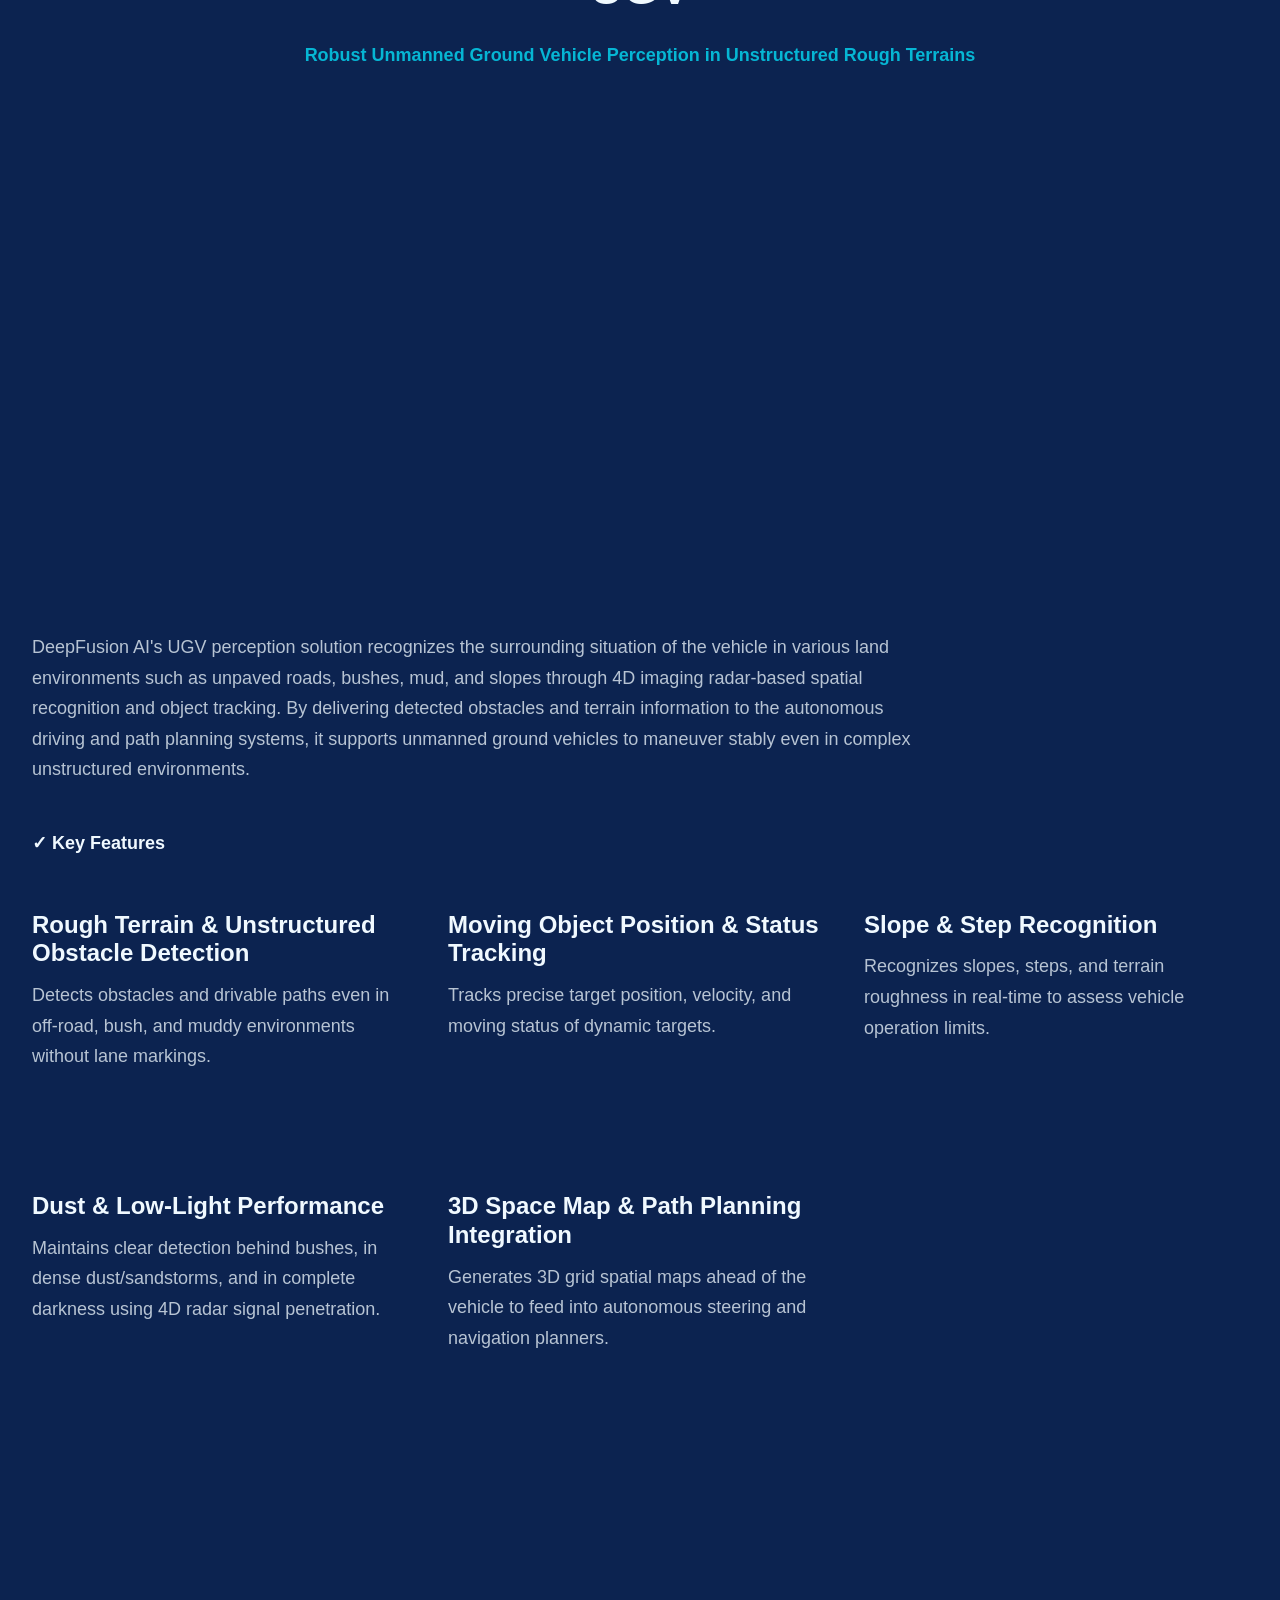
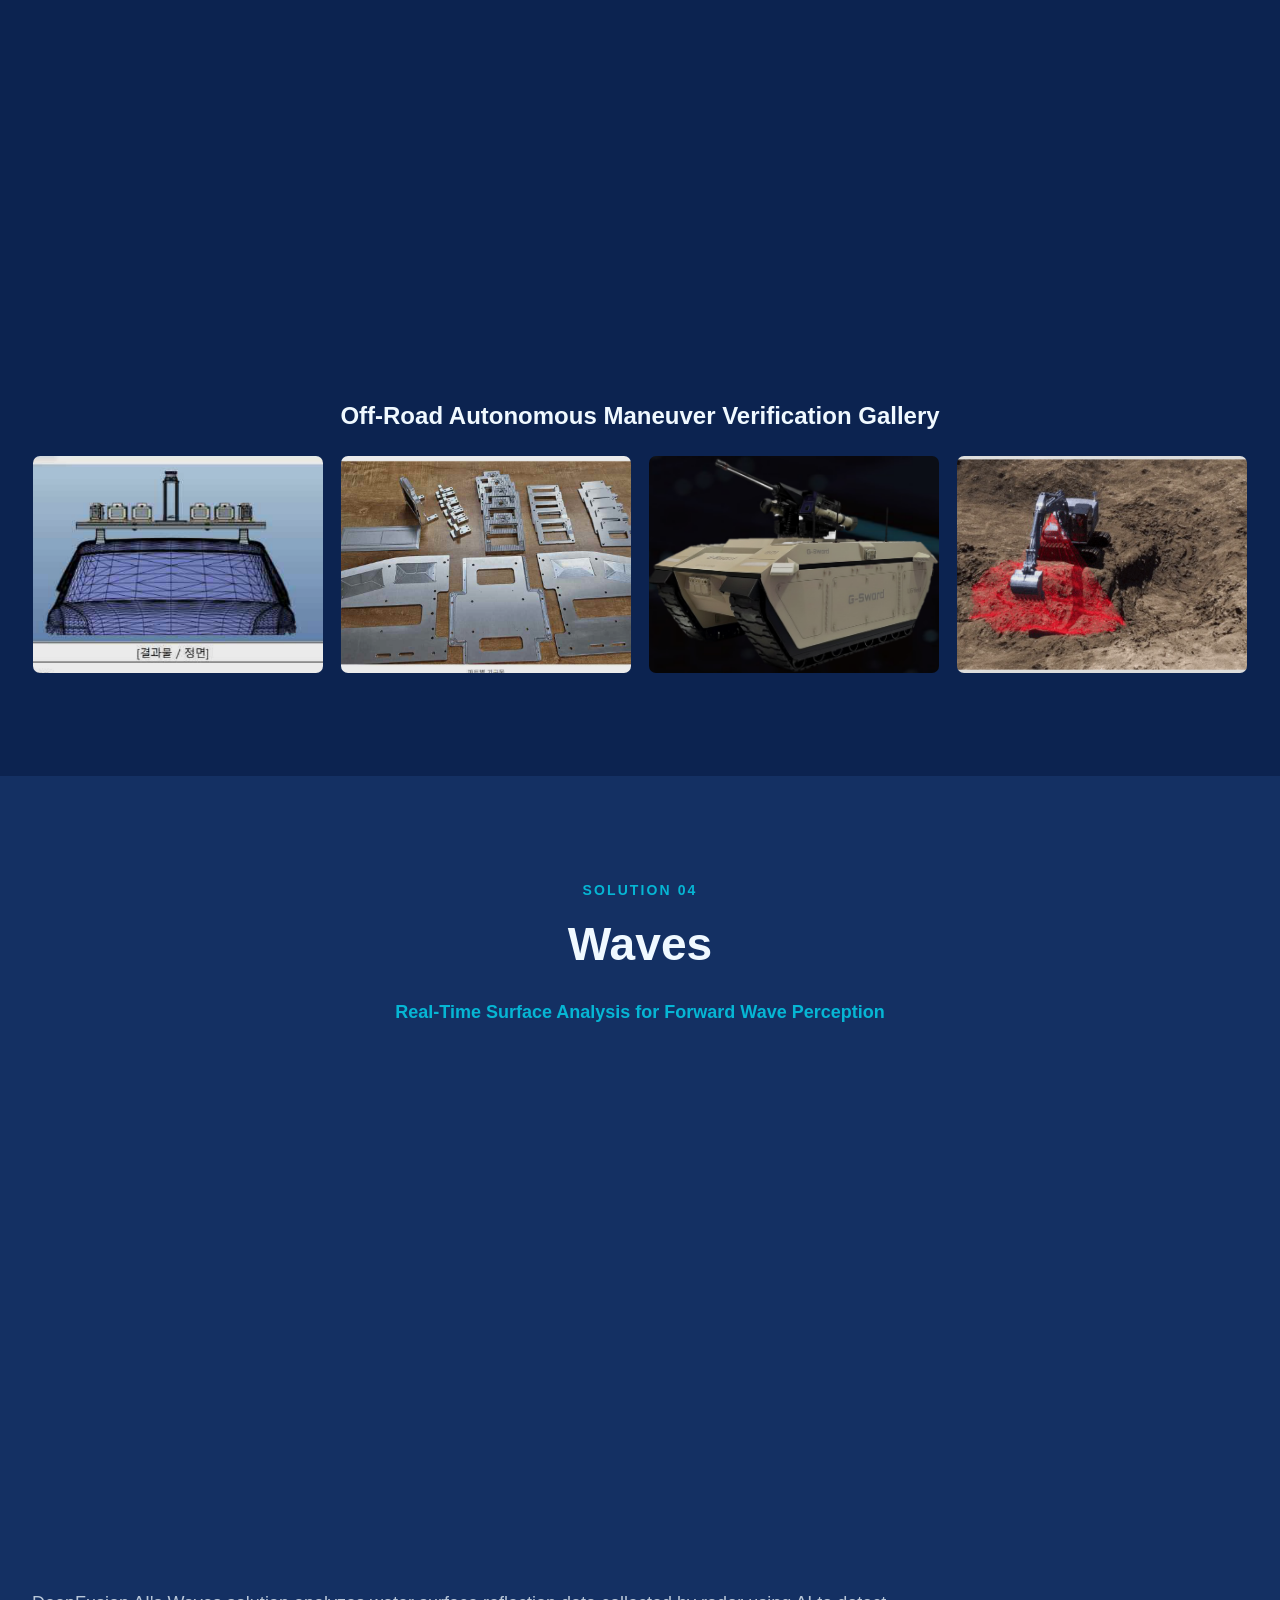
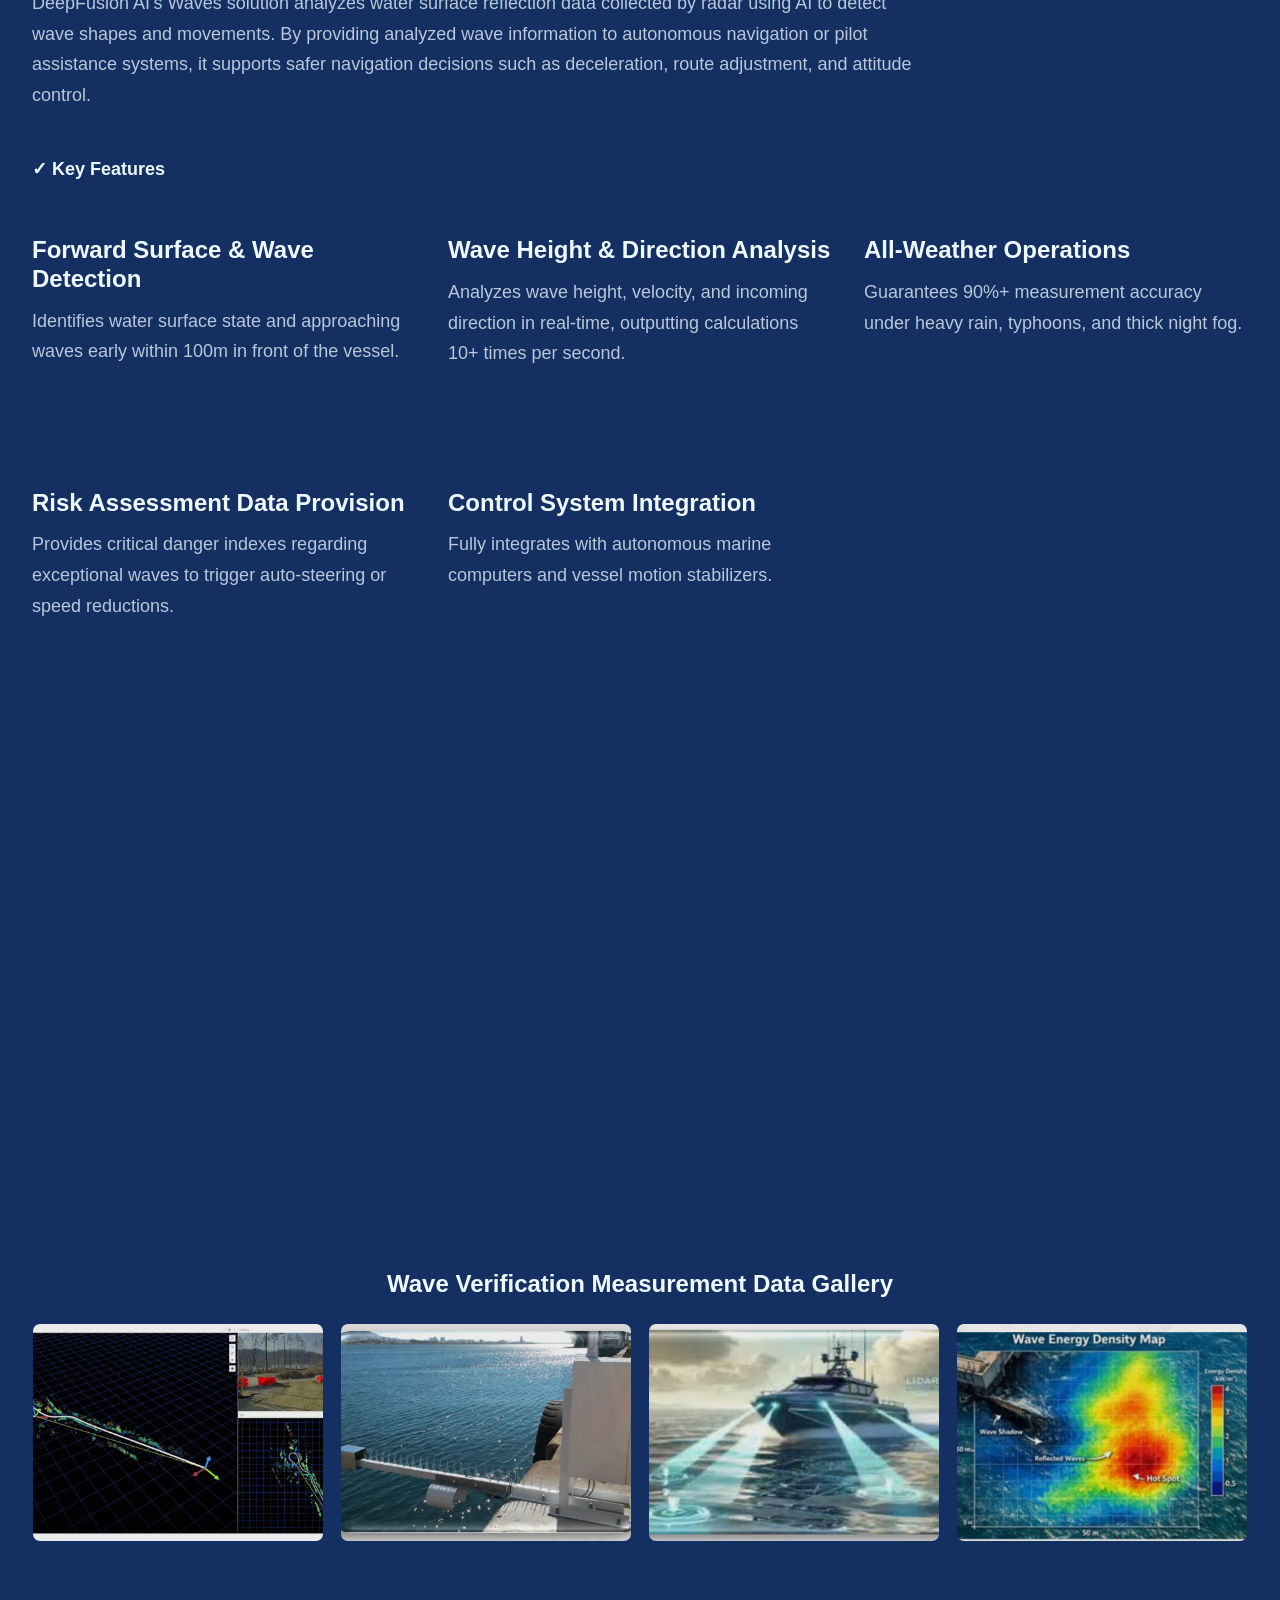
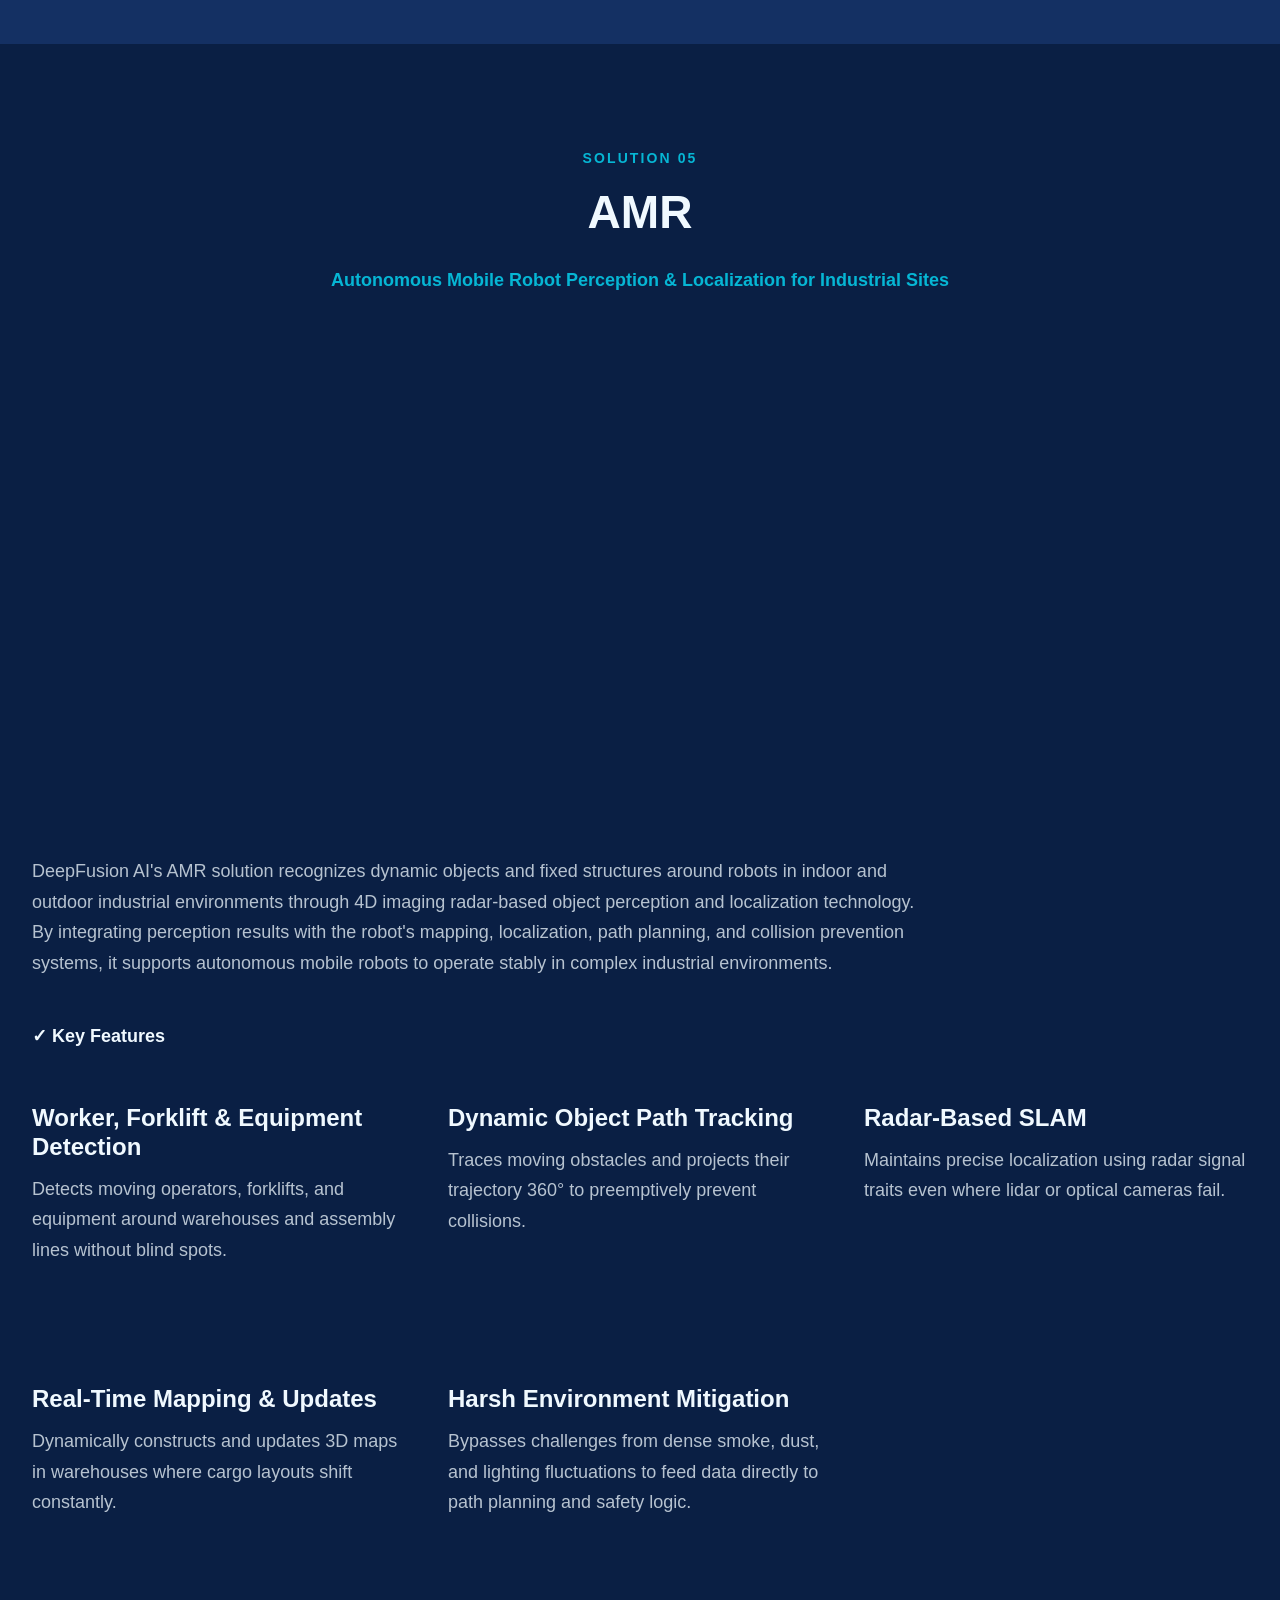
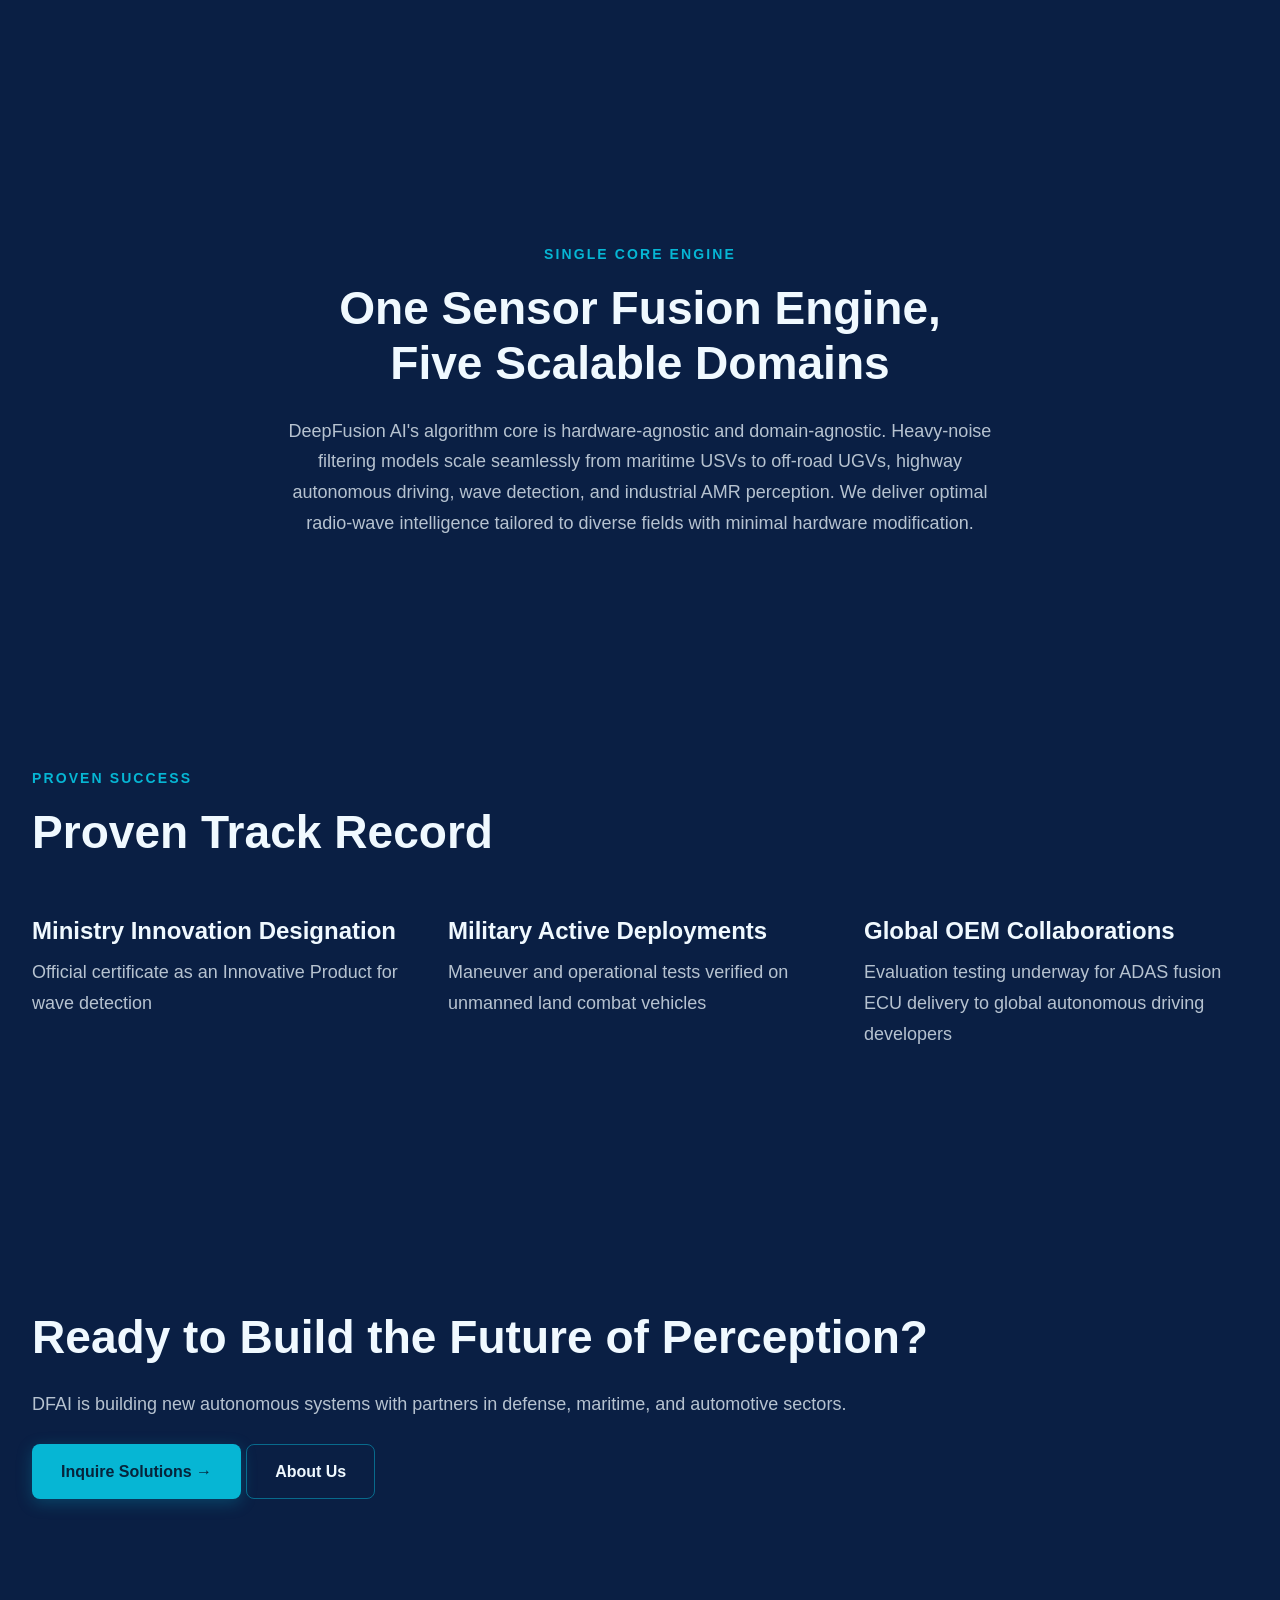
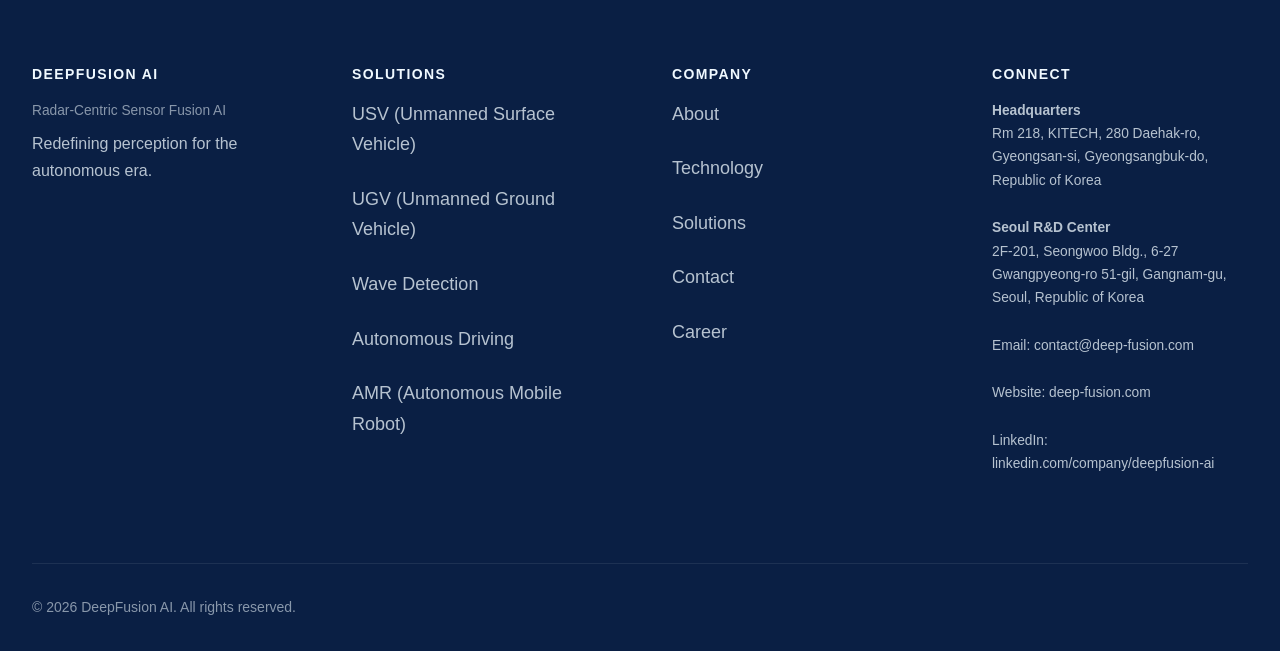
==== commit 62b32eb4: "feat: replace main USV and UGV videos with USV_Final.mp4 and ugv_final.mp4, set homepage redirect to" ====
--- a/index.html
+++ b/index.html
@@ -3,11 +3,19 @@
 <head>
   <script>
     (function() {
-      if (window.location.pathname.indexOf('/en/') === 0) return;
-      if (localStorage.getItem('dfai_lang_pref') === 'ko') return;
-      var lang = (navigator.language || navigator.userLanguage || '').toLowerCase();
-      if (lang.indexOf('ko') === -1 && lang.indexOf('en') === 0) {
-        window.location.replace('en/' + window.location.pathname.split('/').pop());
+      var langPref = localStorage.getItem('dfai_lang_pref');
+      if (!langPref) {
+        var lang = (navigator.language || navigator.userLanguage || '').toLowerCase();
+        if (lang.indexOf('ko') === -1 && lang.indexOf('en') === 0) {
+          langPref = 'en';
+        } else {
+          langPref = 'ko';
+        }
+      }
+      if (langPref === 'en') {
+        window.location.replace('en/solutions.html');
+      } else {
+        window.location.replace('solutions.html');
       }
     })();
   </script>
@@ -94,7 +102,7 @@
       <div class="hero-slider">
         <!-- 1. 국방_USV_영상 -->
         <div class="hero-slide active">
-          <video src="assets/images/home/defense_usv.mp4" autoplay loop muted playsinline></video>
+          <video src="assets/images/solutions/01_usv/USV_Final.mp4" autoplay loop muted playsinline></video>
         </div>
         <!-- 2. 차량자율주행영상 -->
         <div class="hero-slide">
@@ -110,7 +118,7 @@
         </div>
         <!-- 5. UGV 영상 -->
         <div class="hero-slide">
-          <video src="assets/images/home/ugv_video.mp4" loop muted playsinline></video>
+          <video src="assets/images/solutions/02_ugv/ugv_final.mp4" loop muted playsinline></video>
         </div>
       </div>
 
--- a/assets/css/home.css
+++ b/assets/css/home.css
@@ -649,10 +649,10 @@
   display: flex;
   align-items: center;
   justify-content: center;
-  background-color: rgba(255, 255, 255, 0.04);
+  background-color: transparent;
   border-radius: var(--radius-md);
-  border: 1px solid rgba(6, 182, 212, 0.15);
-  transition: border-color var(--transition-fast), transform var(--transition-fast);
+  border: 1px solid transparent;
+  transition: border-color var(--transition-fast), background-color var(--transition-fast), transform var(--transition-fast);
 }
 
 .logo-item img {
@@ -664,6 +664,7 @@
 }
 
 .logo-item:hover {
+  background-color: rgba(255, 255, 255, 0.04);
   border-color: var(--accent-cyan);
   transform: translateY(-2px);
 }
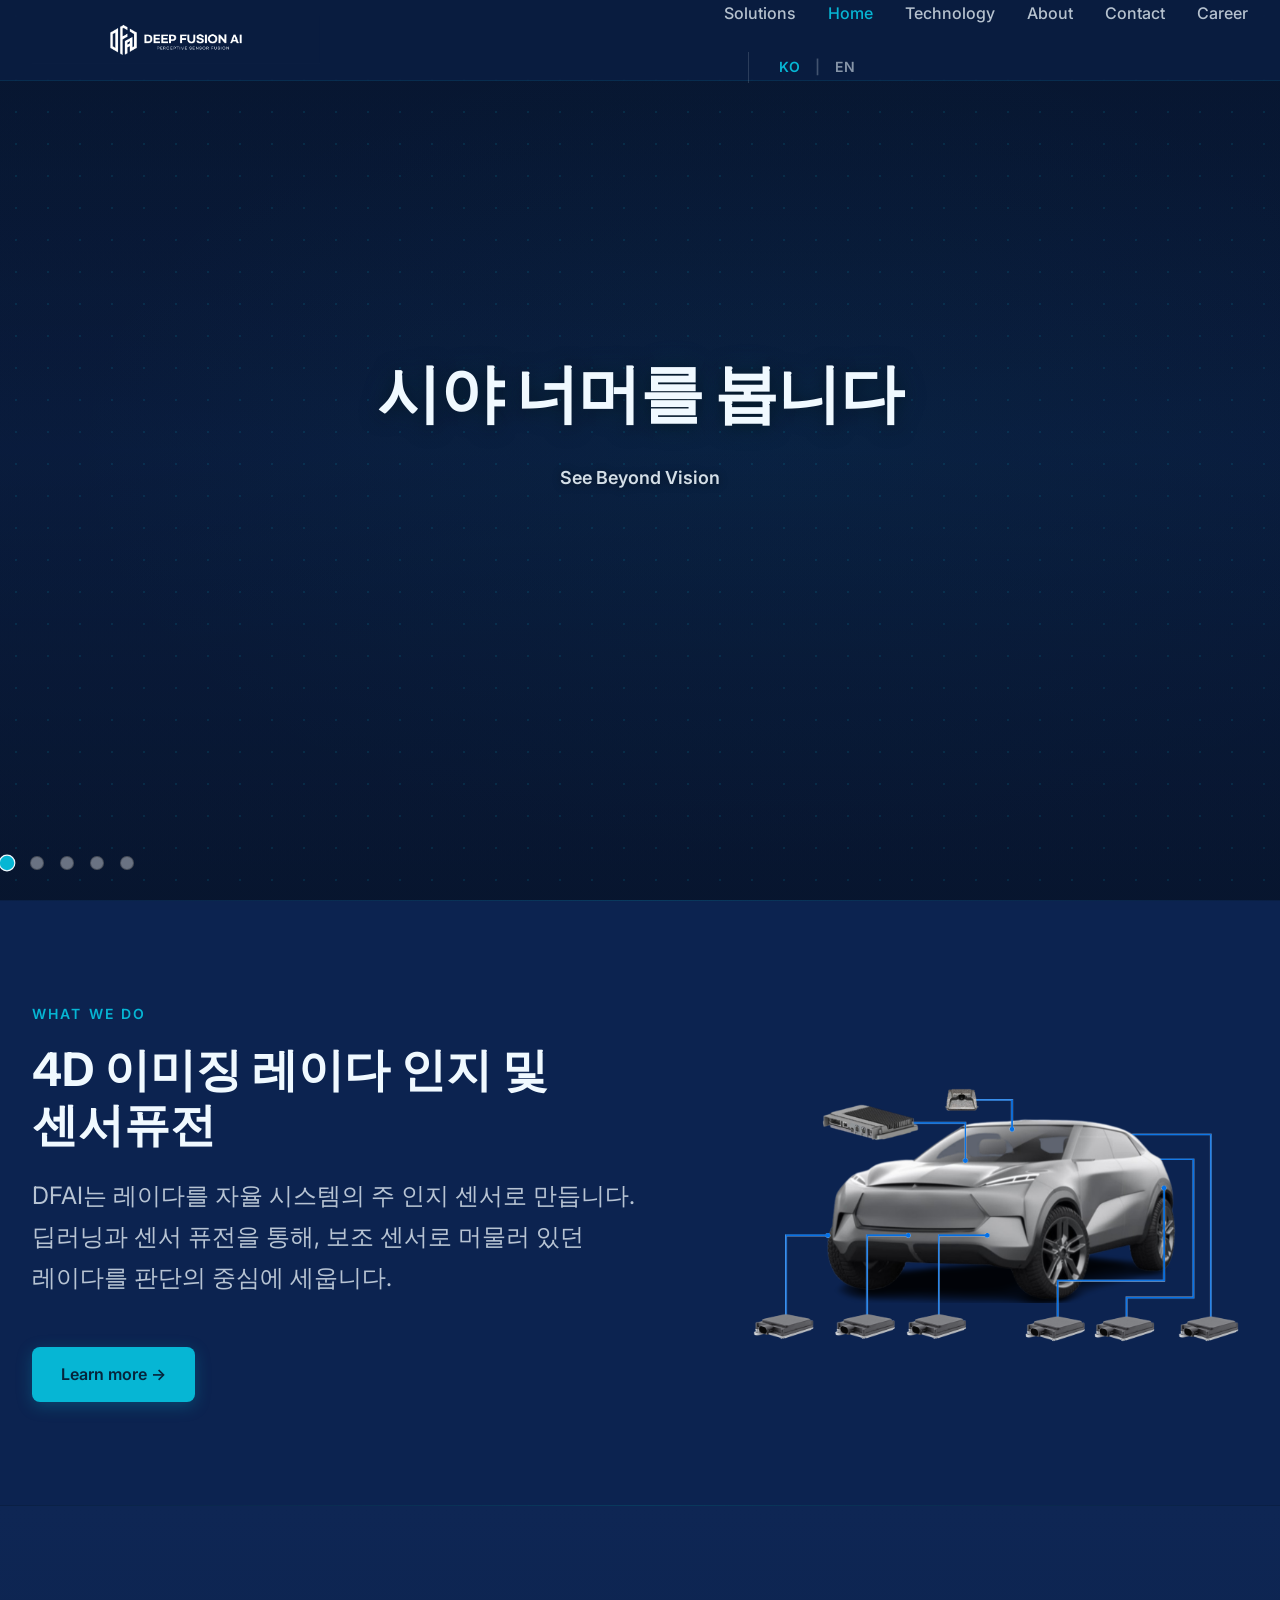
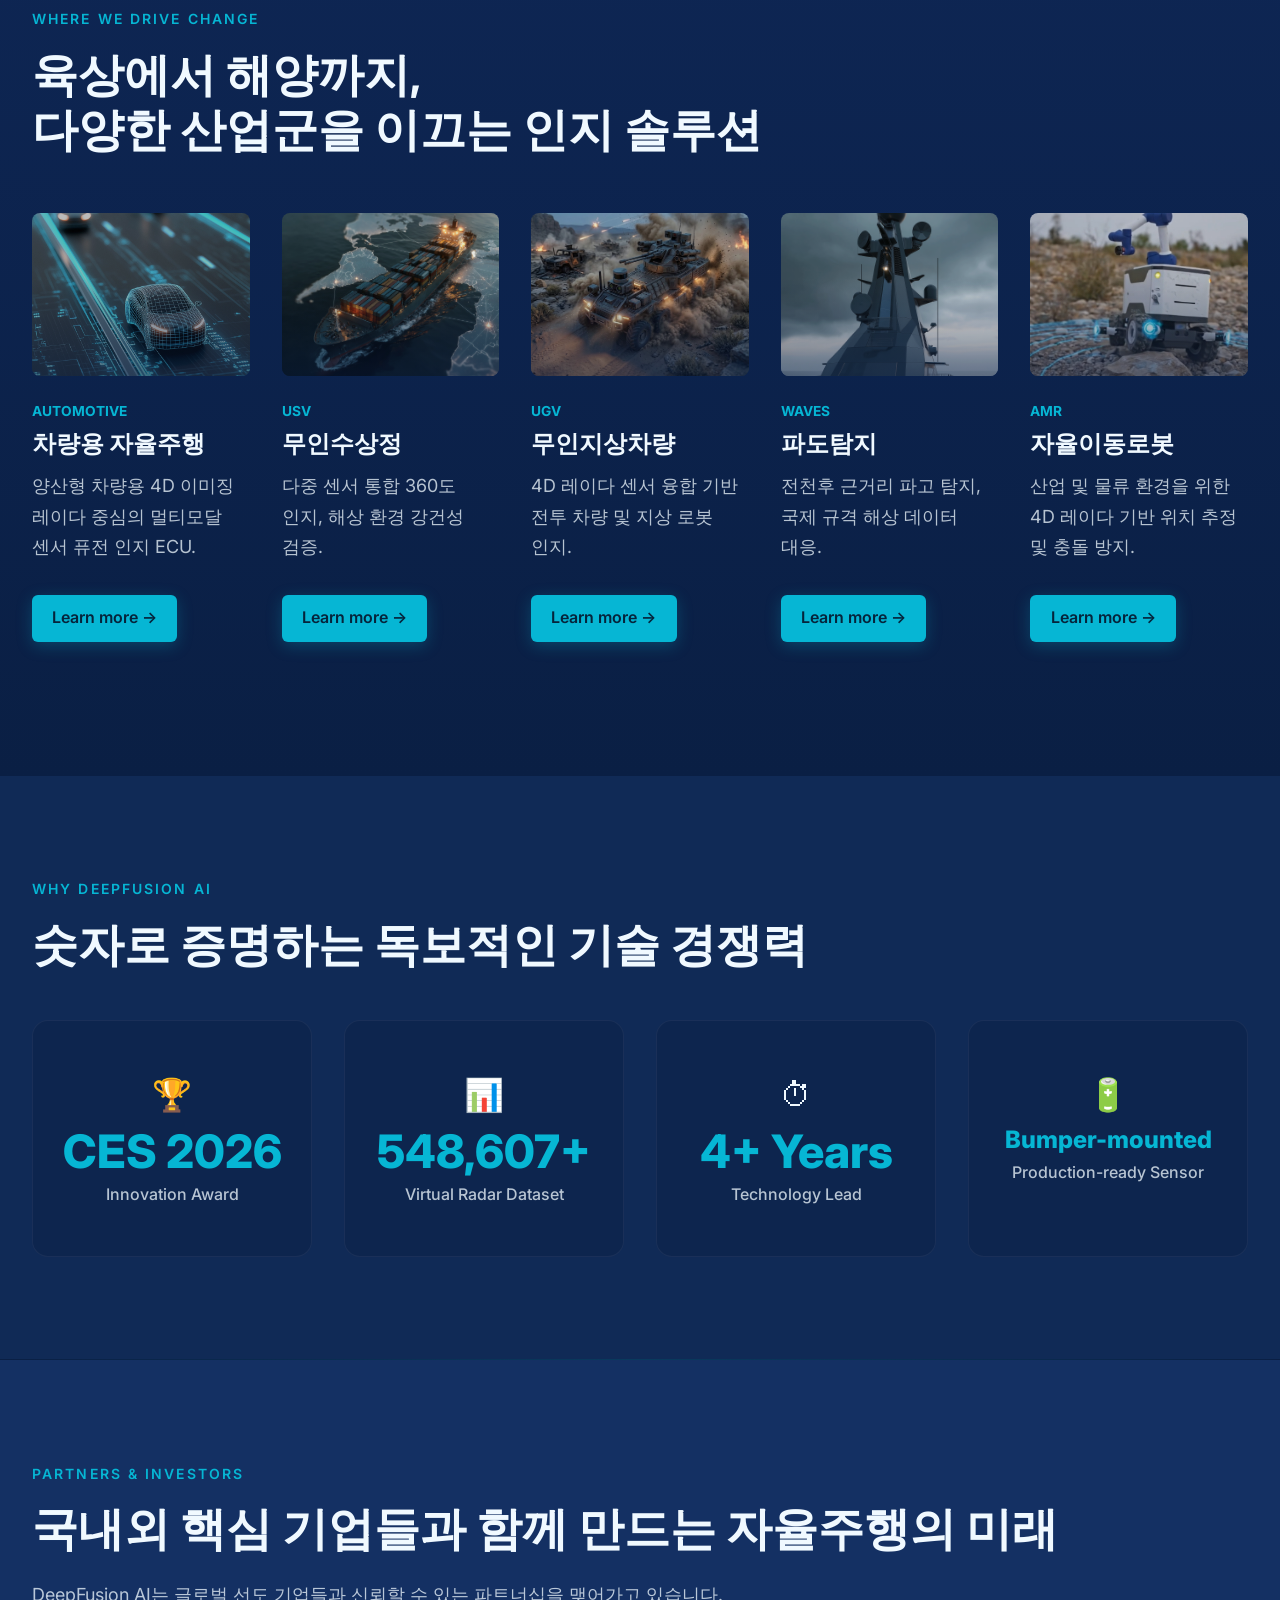
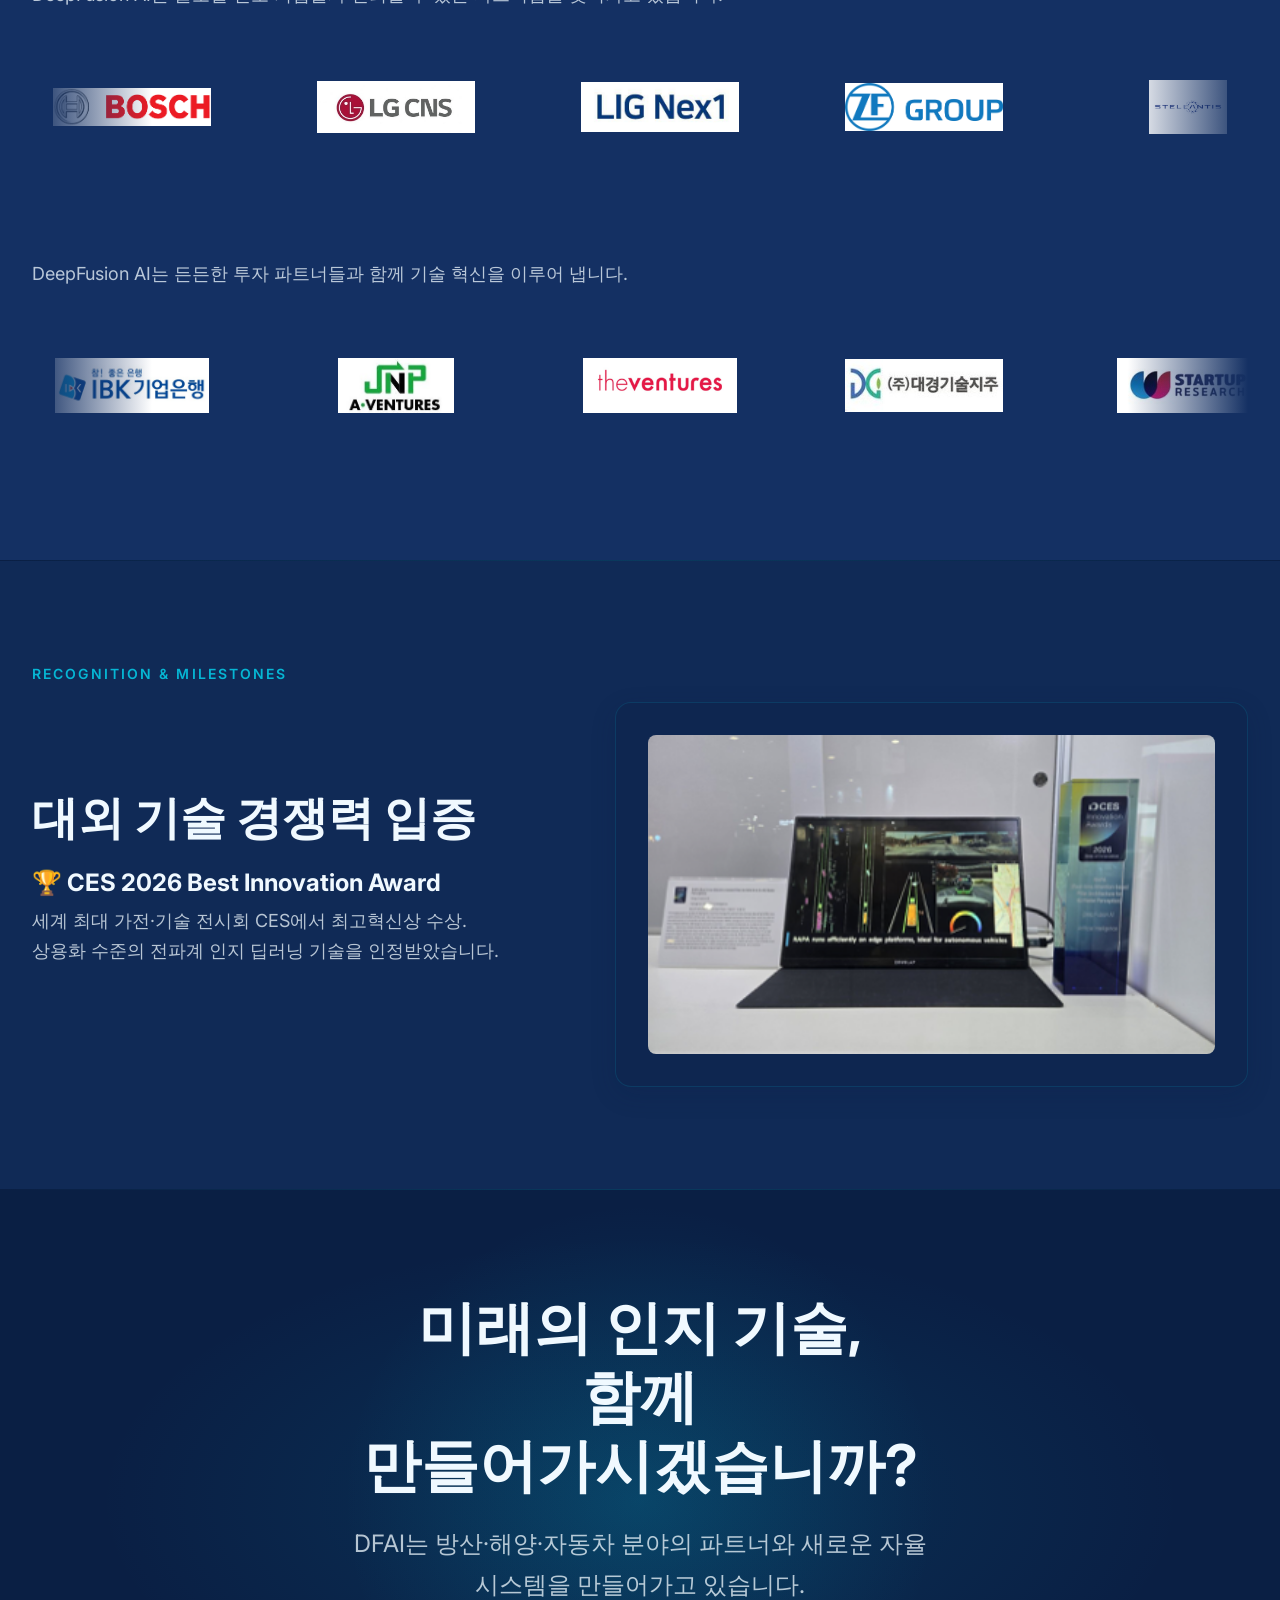
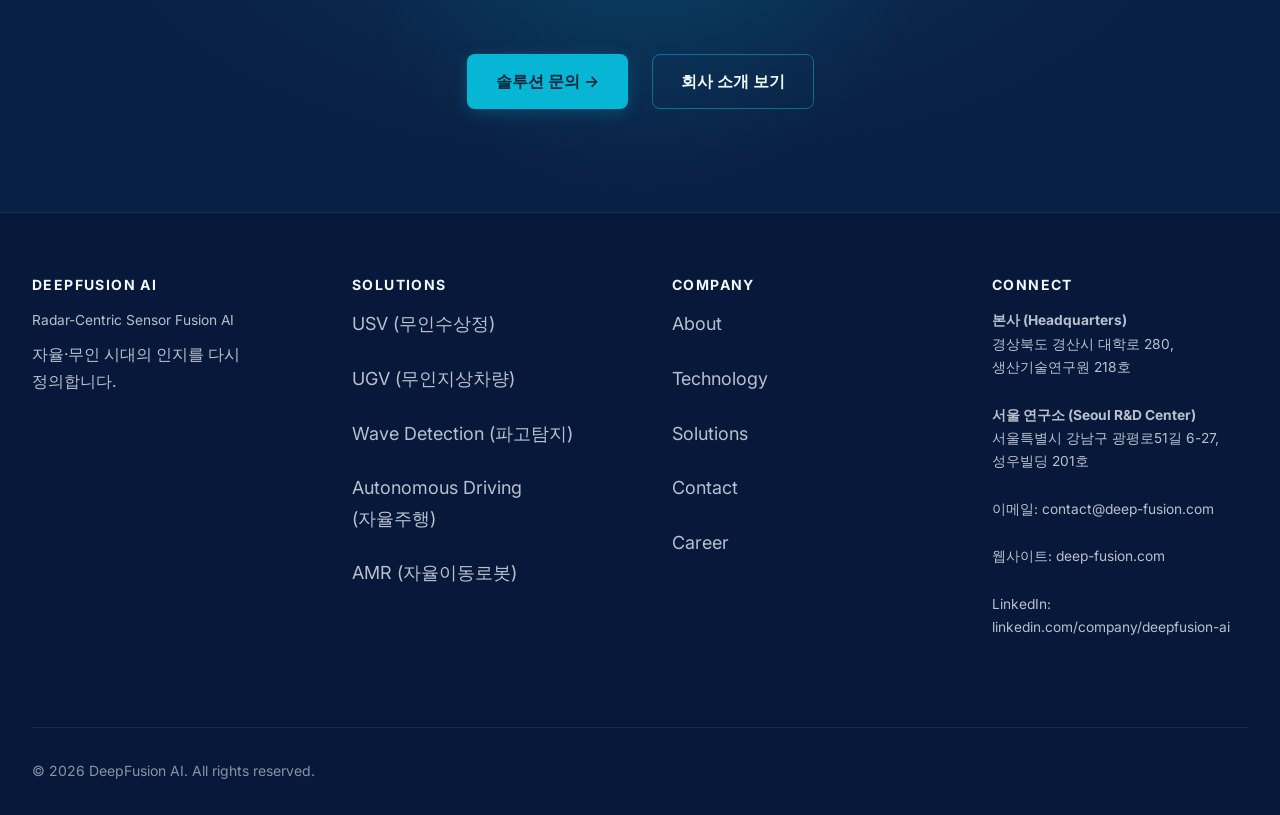
==== commit be9c5ba6: "feat: make Solutions redirect conditional to preserve Home page access via index.html" ====
--- a/index.html
+++ b/index.html
@@ -3,19 +3,23 @@
 <head>
   <script>
     (function() {
-      var langPref = localStorage.getItem('dfai_lang_pref');
-      if (!langPref) {
-        var lang = (navigator.language || navigator.userLanguage || '').toLowerCase();
-        if (lang.indexOf('ko') === -1 && lang.indexOf('en') === 0) {
-          langPref = 'en';
+      var path = window.location.pathname;
+      var isRoot = path.endsWith('/') || path.split('/').pop() === '';
+      if (isRoot) {
+        var langPref = localStorage.getItem('dfai_lang_pref');
+        if (!langPref) {
+          var lang = (navigator.language || navigator.userLanguage || '').toLowerCase();
+          if (lang.indexOf('ko') === -1 && lang.indexOf('en') === 0) {
+            langPref = 'en';
+          } else {
+            langPref = 'ko';
+          }
+        }
+        if (langPref === 'en') {
+          window.location.replace('en/solutions.html');
         } else {
-          langPref = 'ko';
+          window.location.replace('solutions.html');
         }
-      }
-      if (langPref === 'en') {
-        window.location.replace('en/solutions.html');
-      } else {
-        window.location.replace('solutions.html');
       }
     })();
   </script>
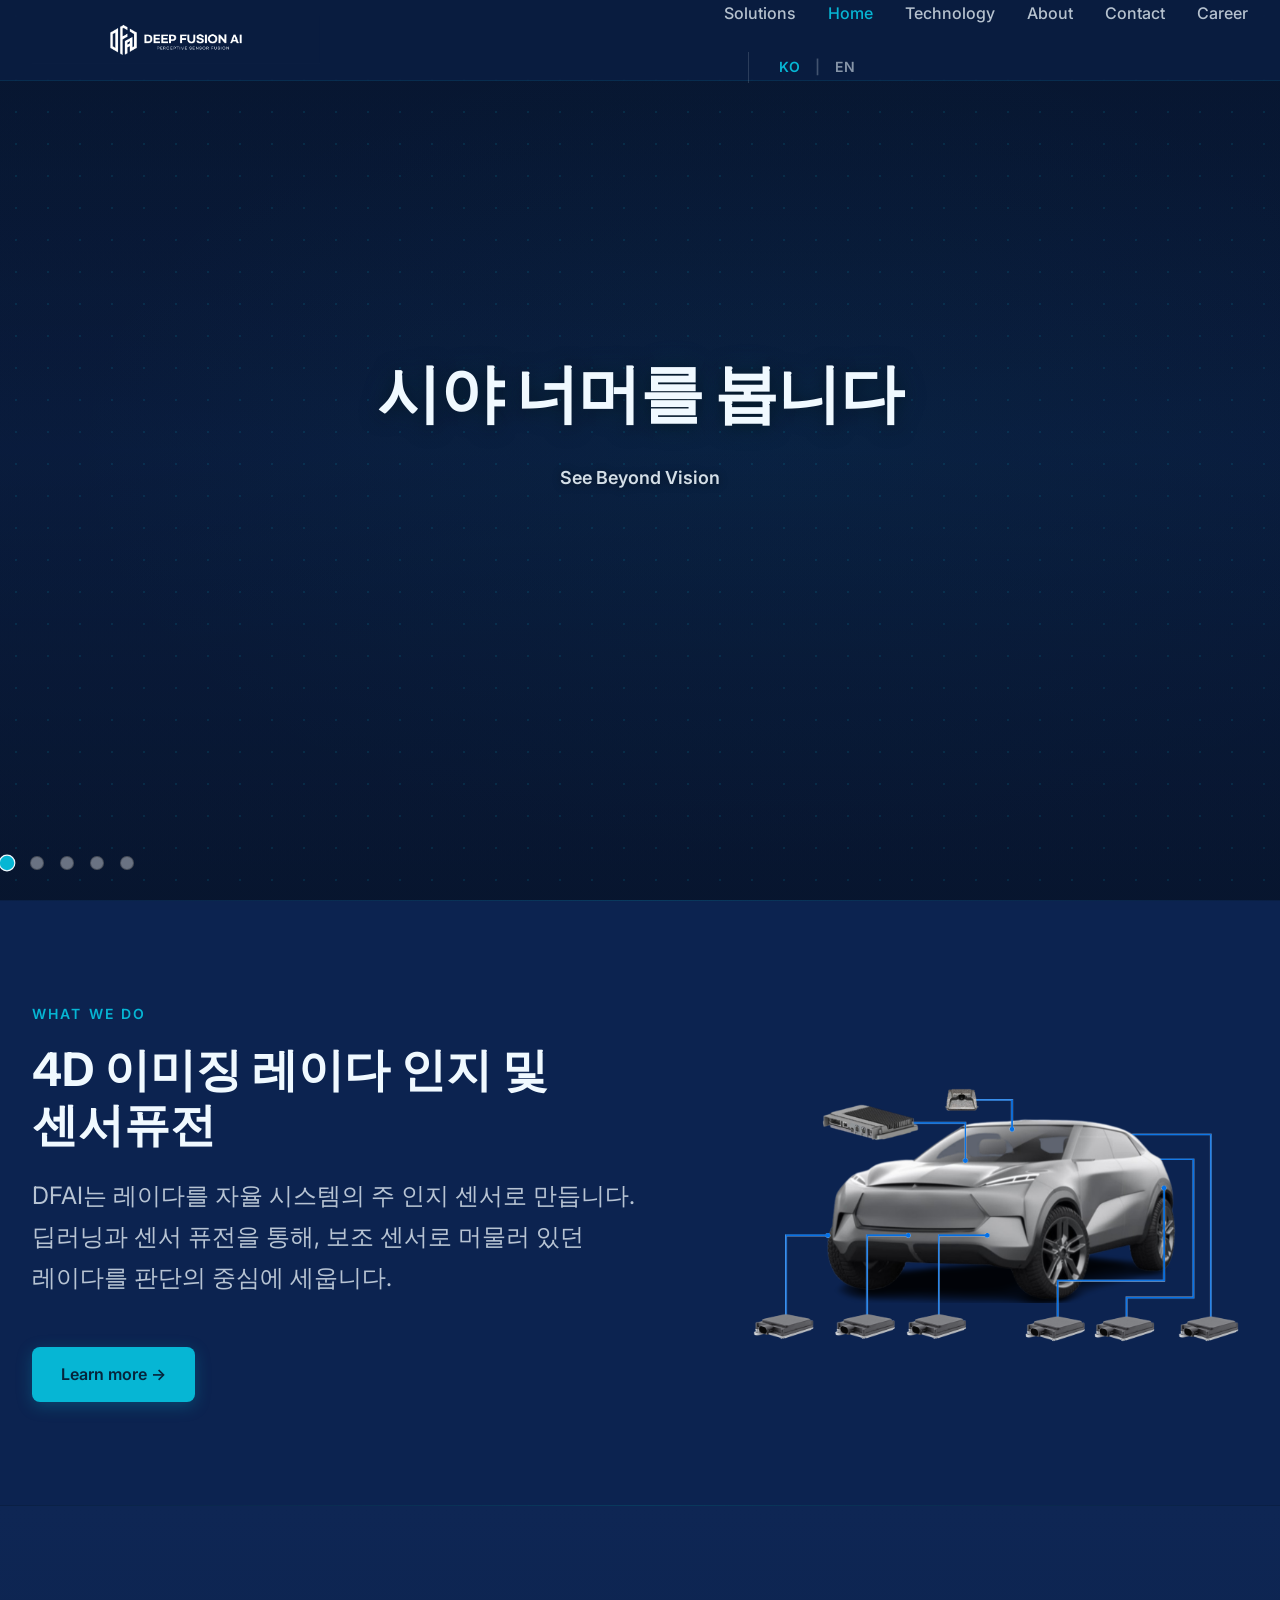
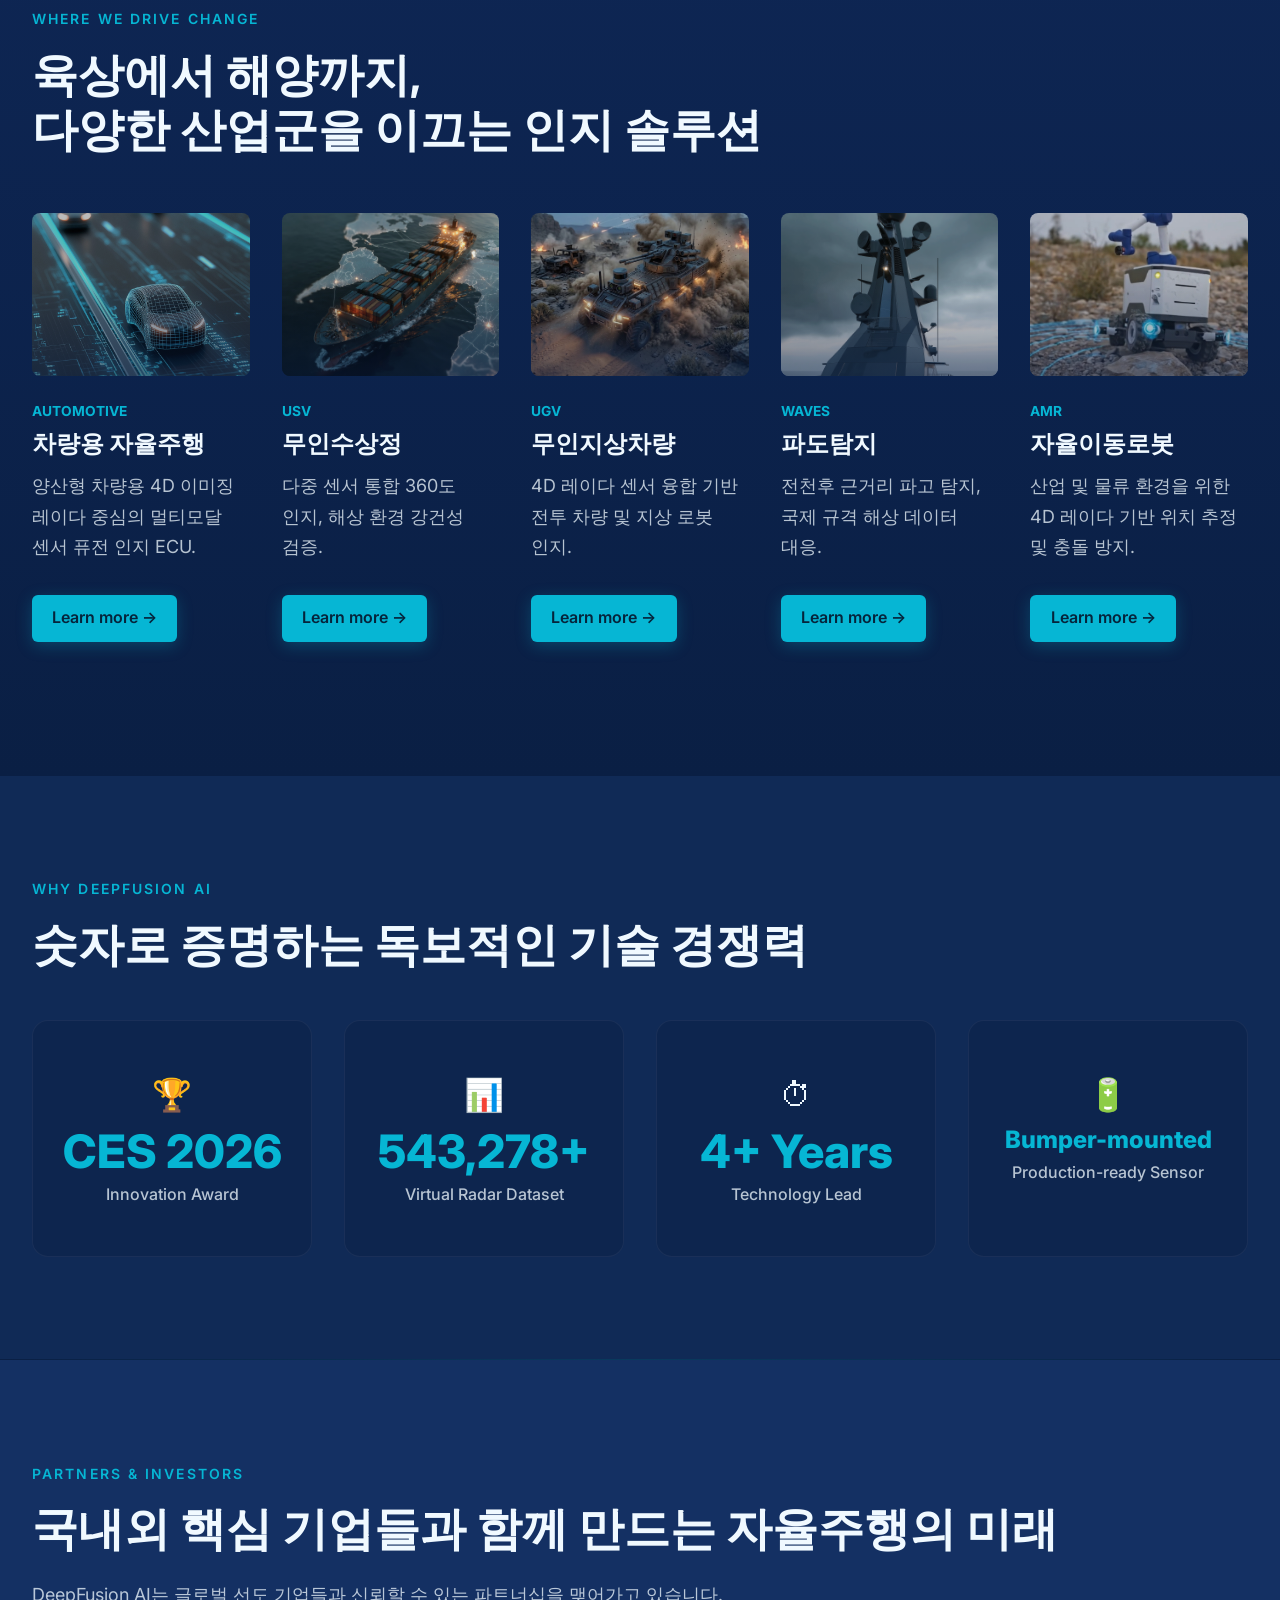
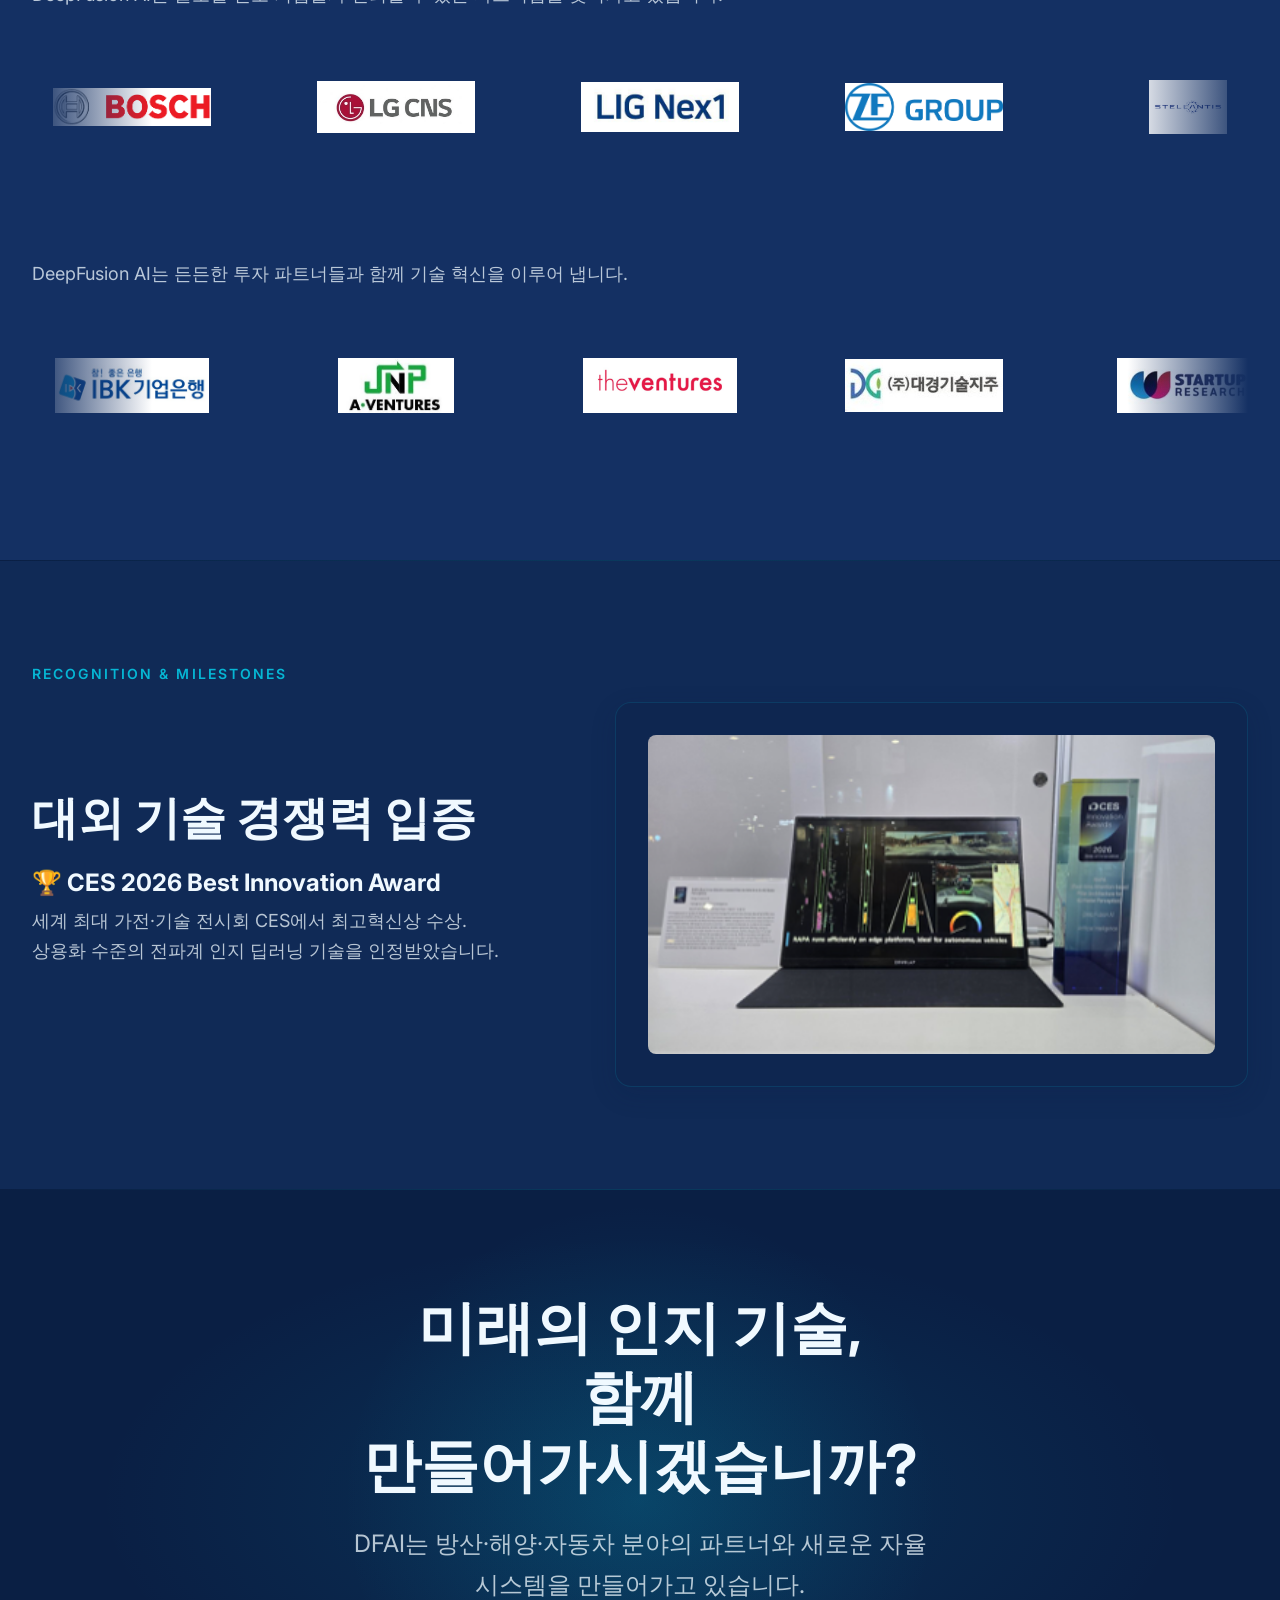
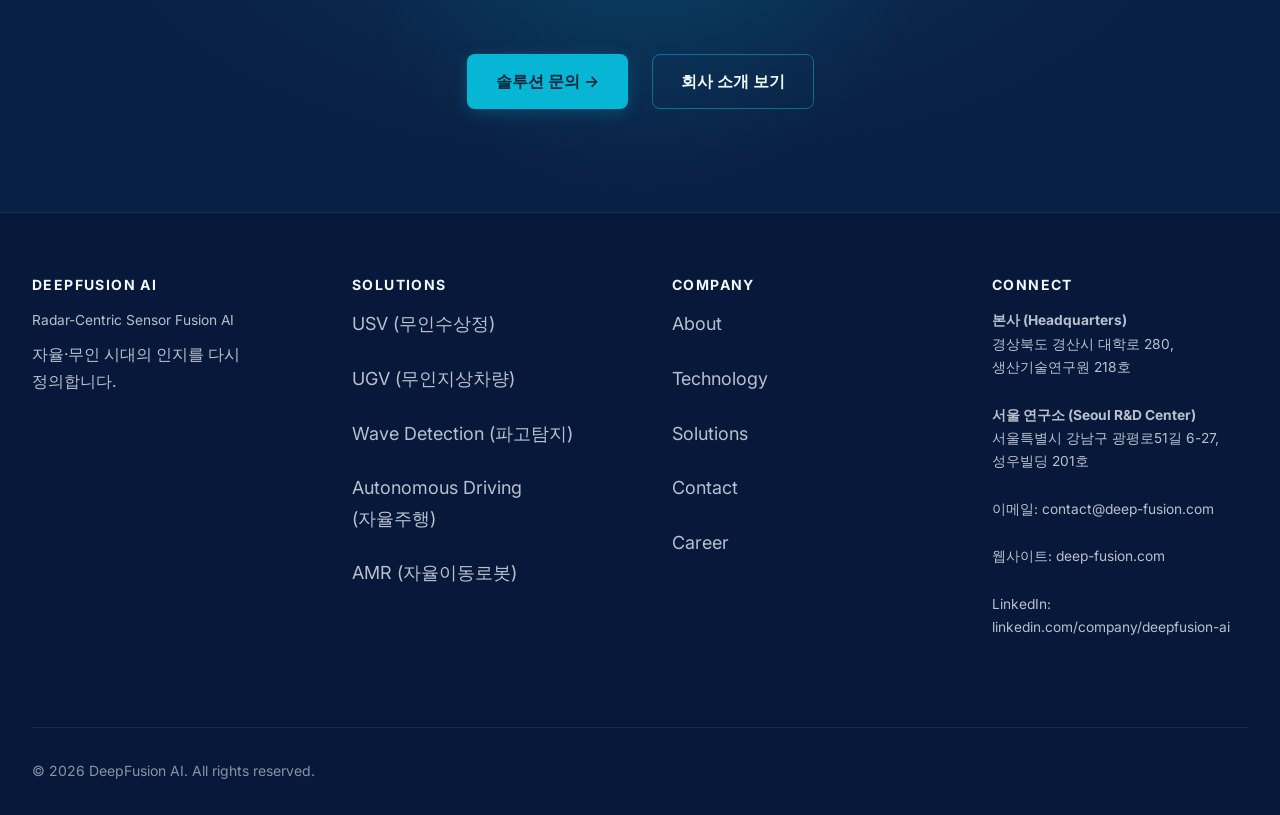
==== commit e80aeafa: "feat: make homepage first visit redirect bulletproof using specific page check" ====
--- a/index.html
+++ b/index.html
@@ -4,8 +4,10 @@
   <script>
     (function() {
       var path = window.location.pathname;
-      var isRoot = path.endsWith('/') || path.split('/').pop() === '';
-      if (isRoot) {
+      var file = path.split('/').pop().toLowerCase();
+      var pages = ['index.html', 'solutions.html', 'technology.html', 'about.html', 'contact.html', 'career.html'];
+      var isPage = pages.some(function(p) { return file === p; });
+      if (!isPage) {
         var langPref = localStorage.getItem('dfai_lang_pref');
         if (!langPref) {
           var lang = (navigator.language || navigator.userLanguage || '').toLowerCase();
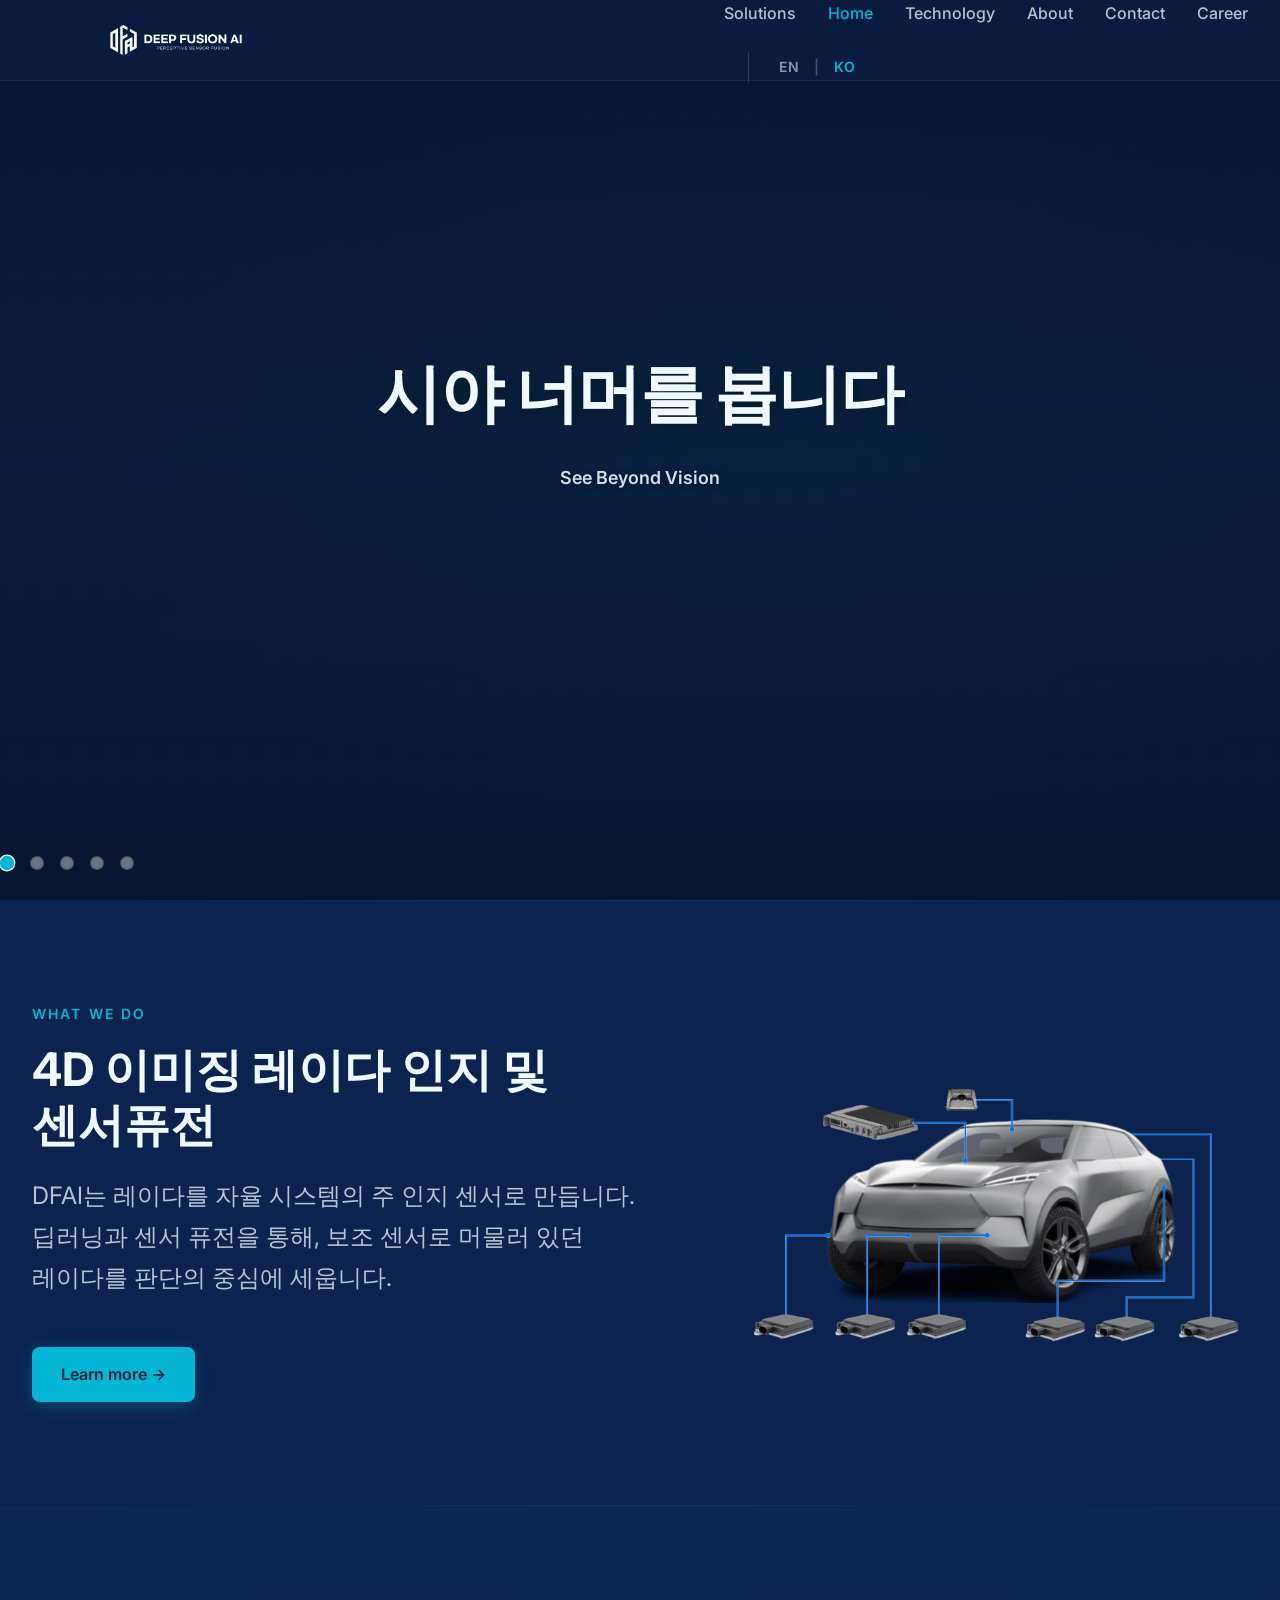
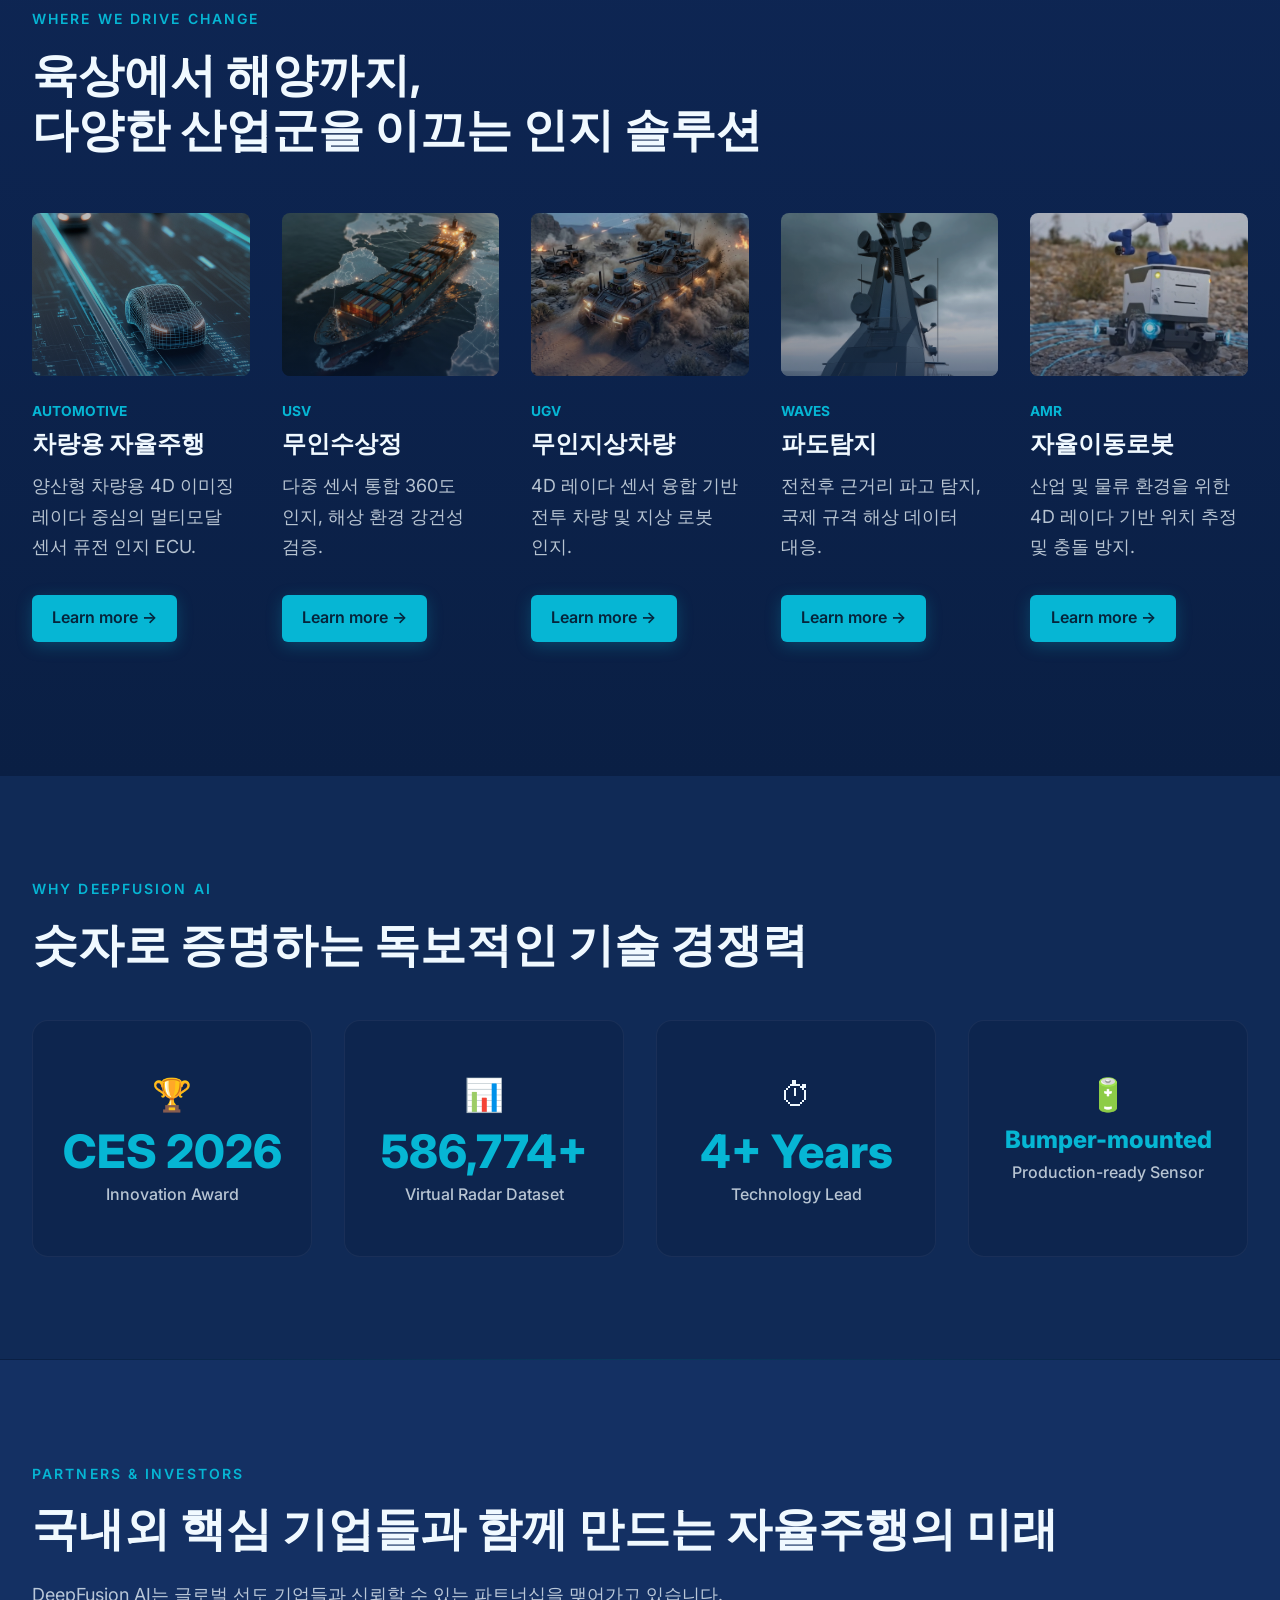
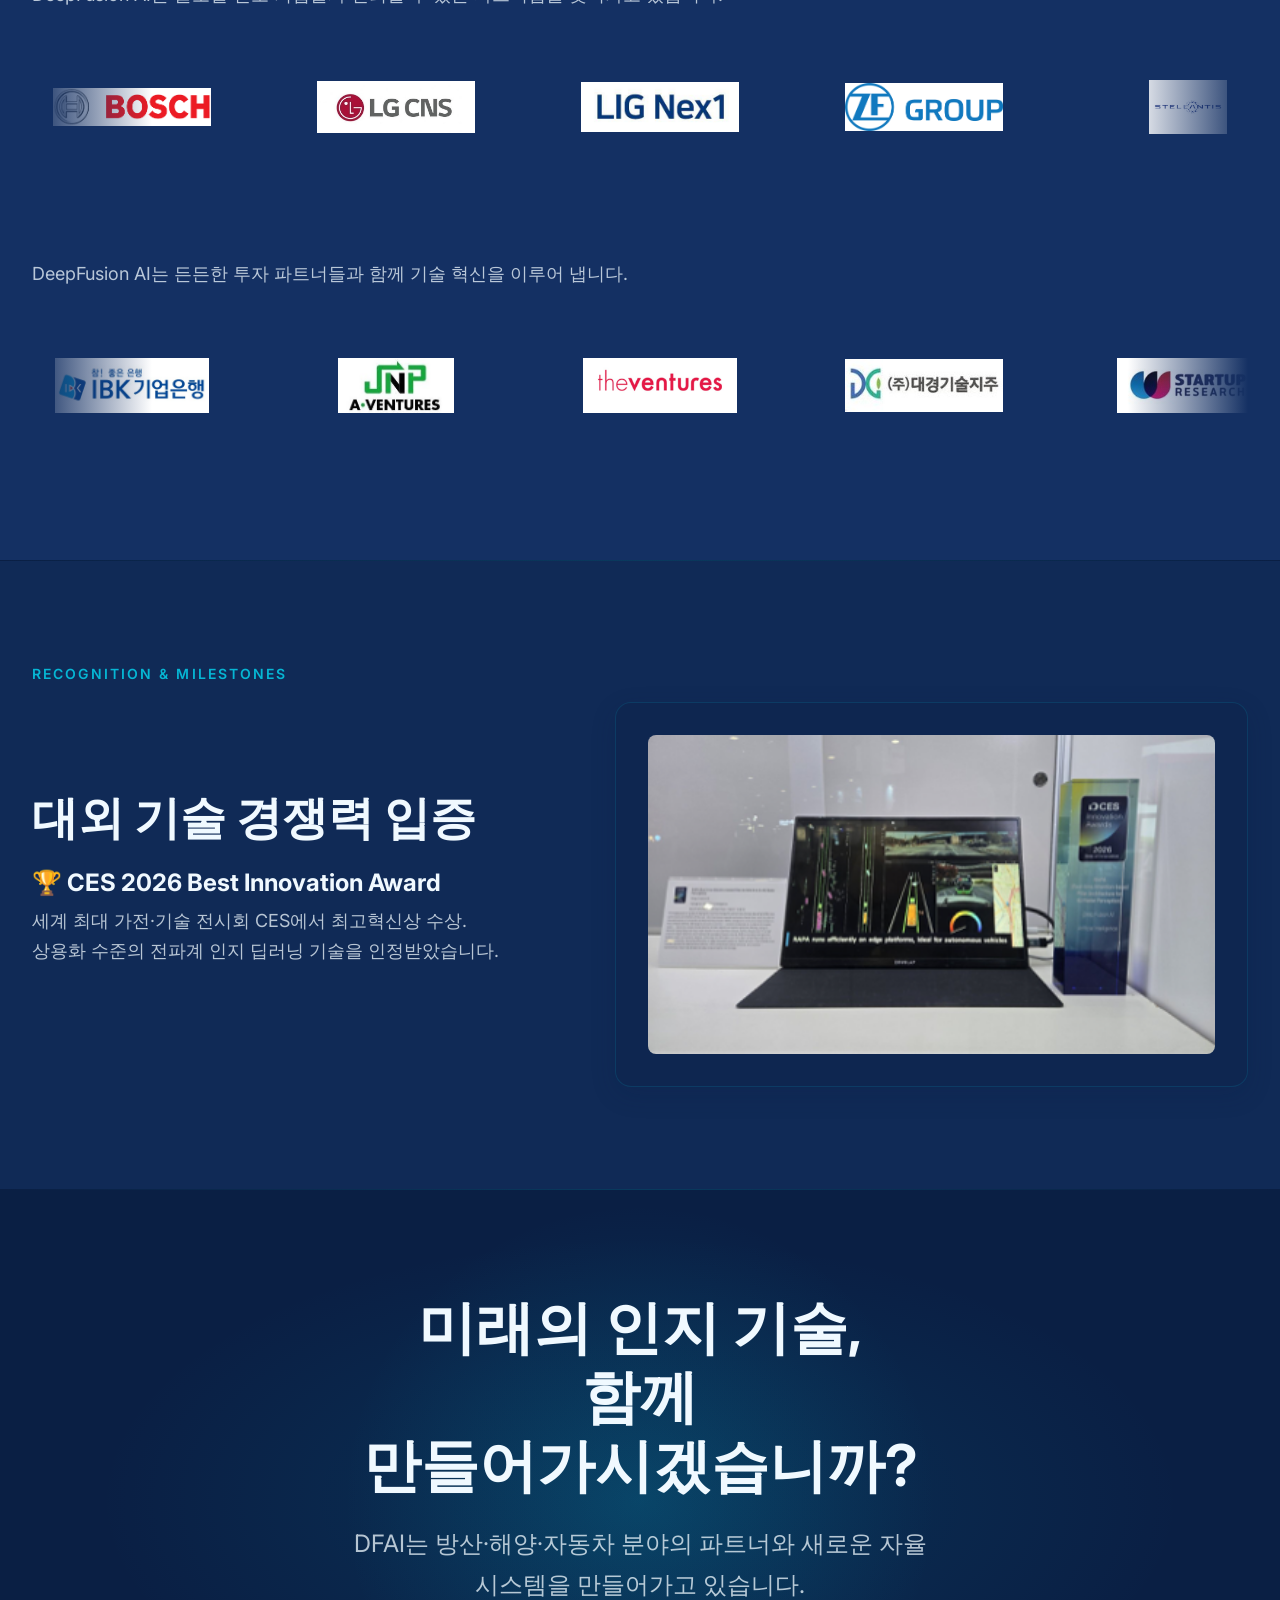
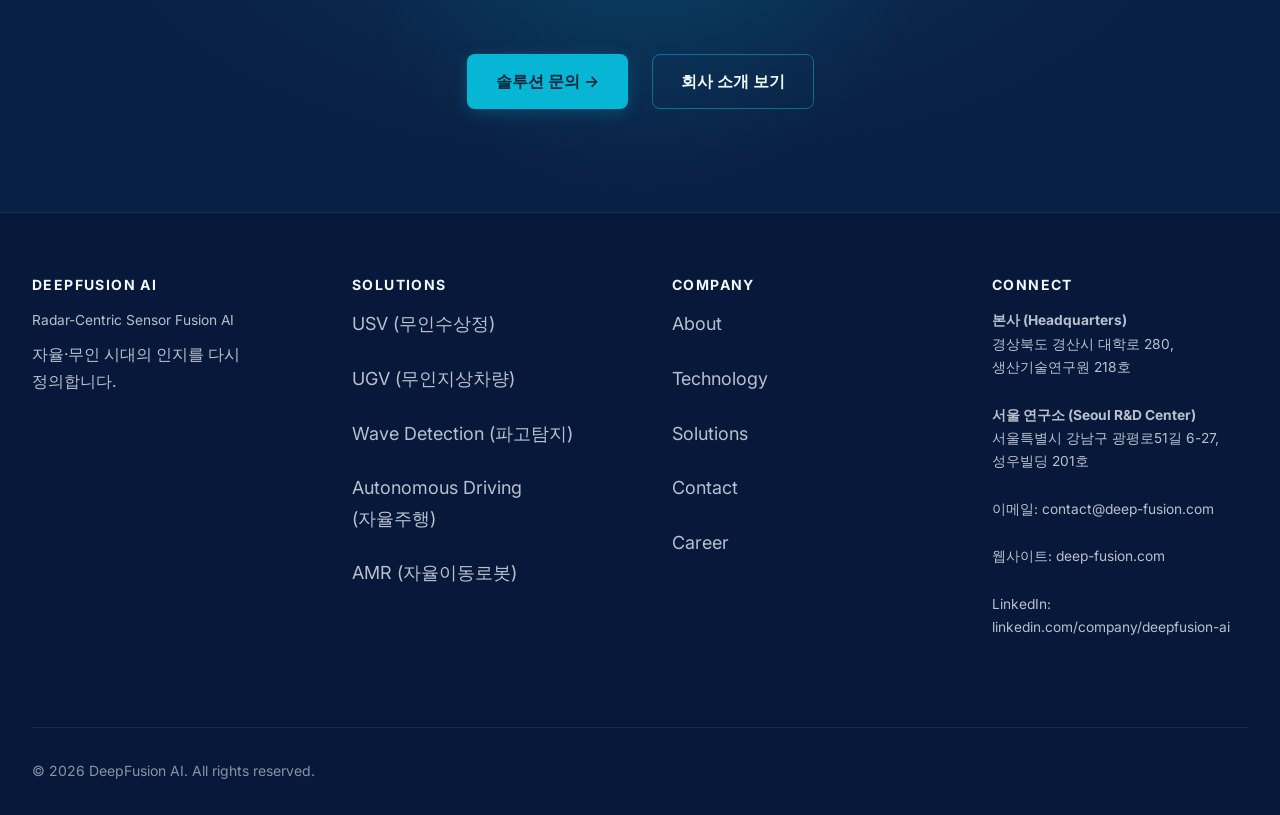
==== commit c679e5ef: "feat: swap language selector links order from KO | EN to EN | KO across all pages" ====
--- a/index.html
+++ b/index.html
@@ -94,9 +94,9 @@
           <li><a href="career.html" class="nav-link">Career</a></li>
         </ul>
         <div class="lang-switcher" role="group" aria-label="Language">
+          <a href="en/index.html" class="lang-link" hreflang="en">EN</a>
+          <span class="lang-divider">|</span>
           <a href="index.html" class="lang-link active" aria-current="true">KO</a>
-          <span class="lang-divider">|</span>
-          <a href="en/index.html" class="lang-link" hreflang="en">EN</a>
         </div>
       </nav>
     </div>
